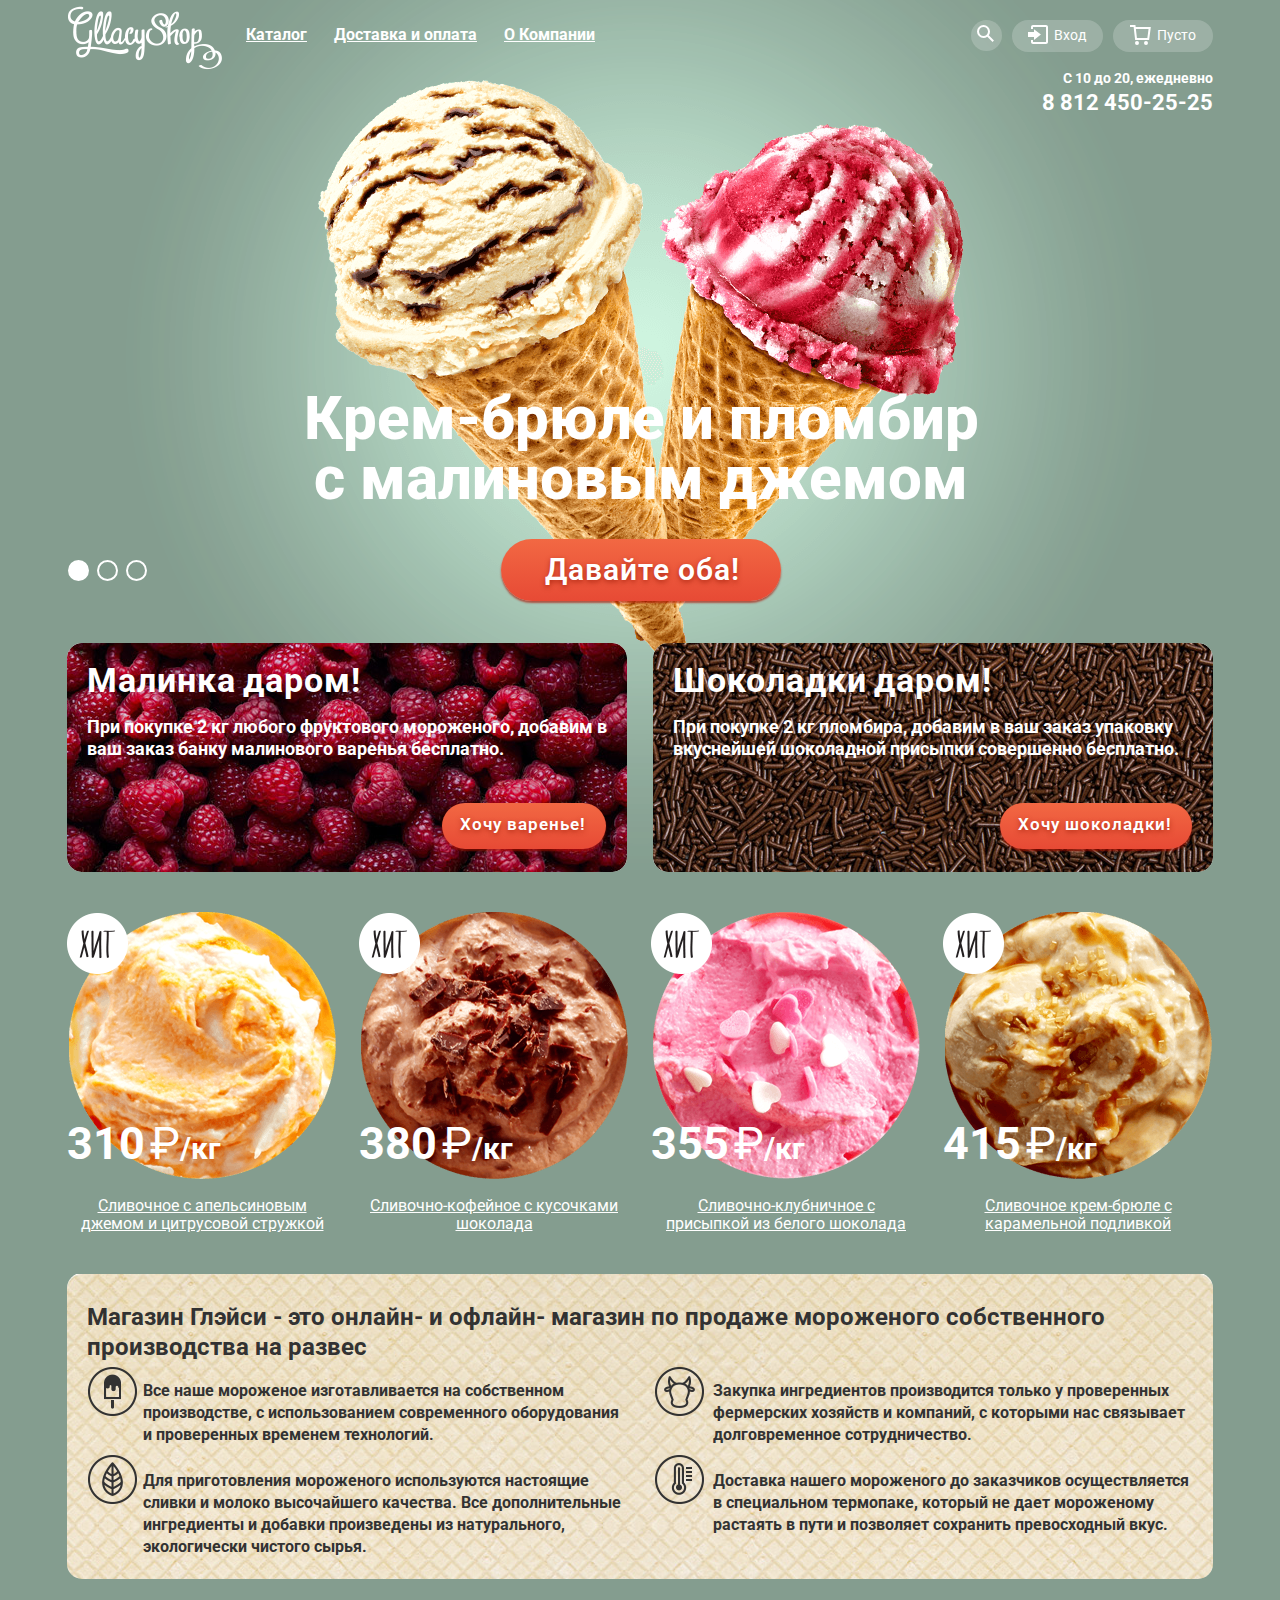
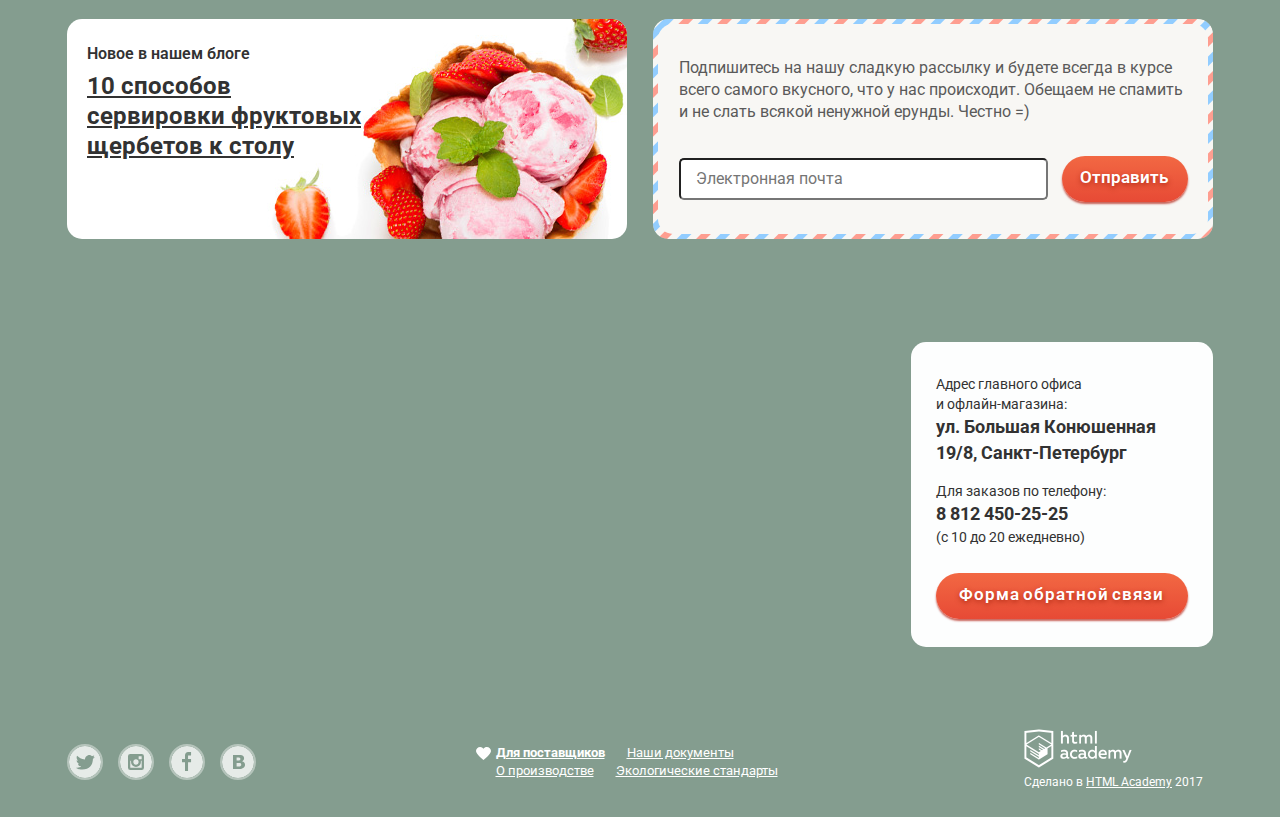
==== index.html @ 6d19d8b7 "Завершение стилизации" ====
<!DOCTYPE html>
<html lang="ru">
    <head>
    	<meta charset="utf-8">
    	<title>Главная Глейси</title>
    	<link href="https://fonts.googleapis.com/css?family=Roboto" rel="stylesheet">
    	<link href="https://fonts.googleapis.com/css?family=Roboto:400,700" rel="stylesheet">
    	<link rel="stylesheet" href="css/normalize.css">
    	<link rel="stylesheet" type="text/css" href="css/style.css">
    </head>
    <body>
            <input type="radio" class="visually-hidden" id="product-1" name="toggle" checked>
            <input type="radio" class="visually-hidden" id="product-2" name="toggle">
            <input type="radio" class="visually-hidden" id="product-3" name="toggle">

    <div class="slider-container">
 		<header class="main-header">
 			<nav class="main-navigation">
                <div class="container">
 				    <a class="main-header-logo">
 					    <img src="img/index-logo.png" width="154" height="64" alt="логотип Глейси">
 				    </a>
 				    <ul class="site-navigation">
 					    <li class="site-navigation-item">
 						    <a class="no-hover" href="">Каталог</a>
 						    <!--Появляется при наведении-->
 						<ul class="catalog-navigation-hover">
 							<li><a href="">Новинки</a></li>
 							<li><a href="catalog.html">Сливочные</a></li>
							<li><a href="">Щербеты</a></li>
 							<li><a href="">Фруктовый лед</a></li>
 							<li><a href="">Мелорин</a></li>
 						</ul>
 					    </li>
 					    <li class="site-navigation-item">
 						    <a href="">Доставка и оплата</a>
 					    </li>
 					    <li class="site-navigation-item">
 						    <a href="">О Компании</a>
 					    </li>
 				    </ul>
 				    <ul class="user-navigation">
 					    <li class="search-link">
 						    <a href="#">
                                <svg xmlns="http://www.w3.org/2000/svg" xmlns:xlink="http://www.w3.org/1999/xlink" width="17" height="17" viewBox="0 0 17 17">
                                <path fill="#FFF" d="M16.958 15.527L11.75 10.32A6.455 6.455 0 0 0 13 6.5 6.5 6.5 0 1 0 6.5 13a6.465 6.465 0 0 0 3.839-1.263l5.205 5.204 1.414-1.414zM6.5 11C4.019 11 2 8.981 2 6.5S4.019 2 6.5 2 11 4.019 11 6.5 8.981 11 6.5 11z"/>
                                </svg>
                            <span class="visually-hidden">Поиск</span>
                            </a>
 						 <!--Появляется при наведении-->
                            <div class="hover-search"> 
 						    <section class="button-search-hover">
 							    <form class="search-link-form" action="https://echo.htmlacademy.ru" method="get">
 								    <label class="visually-hidden" for="button-search">
                                        Поиск
                                    </label>
 								    <input type="text" id="button-search" name="search" placeholder="Что ищем?">
 							    </form>
 						    </section>
                            </div>
 					    </li>
 					    <li class="login-link">
 						    <a class="login-link-user" href="#">
                                <svg xmlns="http://www.w3.org/2000/svg" xmlns:xlink="http://www.w3.org/1999/xlink" width="21" height="19" viewBox="0 0 21 19">
                                <g fill="#FFF">
                                <path d="M6 14.875L12.917 9.5 6 4.125v2.917H-.042v4.917H6z"/>
                                <path d="M18 0H5C3.9 0 3 .9 3 2v2h2V2h13v15H5v-2H3v2c0 1.1.9 2 2 2h13c1.1 0 2-.9 2-2V2c0-1.1-.9-2-2-2z"/>
                                </g>
                                </svg>
                            Вход
                            </a>
 						    <!--Появляется при наведении-->
                            <div class="hover-link">
 						    <section class="button-login-hover">
 							    <form class="login-link-form" action="https://echo.htmlacademy.ru" method="post">
 								    <p>
 									    <label class="visually-hidden" for="button-email">Электронная почта</label>
 									    <input class="login-link-email" type="email" id="button-email" name="email" placeholder="Электронная почта">
 								    </p>
 								    <p>
 									    <label class="visually-hidden" for="button-password">Пароль</label>
 									    <input class="login-link-password" type="password" id="button-password" name="password" placeholder="Пароль">
                                    </p>
                                    <div class="login-link-footer">
                                        <button class="button button-login-link" type="submit" name="button-link">Войти</button>
                                        <p class="password-info">
                                            <a href="#">Забыли пароль?</a>
                                            <a href="#">Новая регистрация</a>
                                        </p>
                                    </div>
                                </form>
 						    </section>
                            </div>
 					    </li>
 					    <li class="basket">
 						    <a class="basket-link" href="#">
                                <svg xmlns="http://www.w3.org/2000/svg" width="21" height="20" viewBox="0 0 21 20">
                                <g fill="#FFF">
                                <path d="M5.657 2.031L5.422 0H0v2h3.64l1.5 13h13.988l1.699-12.969H5.657zM17.372 13H6.922L5.888 4.031h12.66L17.372 13z"/>
                                <circle cx="6.984" cy="18" r="2"/>
                                <circle cx="15.984" cy="18" r="2"/>
                                </g>
                                </svg>
                            Пусто
                            </a>
 					    </li>
 				    </ul>
                </div>
 			</nav>
 		</header>
 
 		<main>

 		    <div class="container">
                <div class="main-navigation-info">
                <p class="main-navigation-info-time">
                    C 10 до 20, ежедневно
                </p>
                <p class="main-navigation-info-tel">
                    8 812 450-25-25
                </p>
                </div>

 			<section class="slider">

 				<h1 class="visually-hidden">Слайдер с мороженным</h1>

                <div class="slider-controls">
                    <label for="product-1">Первый</label>
                    <label for="product-2">Второй</label>
                    <label for="product-3">Третий</label>
                </div>
                <ul class="slider-list">
                    <li class="slider-item slide" id="slide1">
                        <h3 class="slide-title">
                            Крем-брюле и пломбир с малиновым джемом
                        </h3>
                        <a class="button slide-button" href="#">Давайте оба!</a>
                    </li>
                    <li class="slider-item slide" id="slide2">
                        <h3 class="slide-title">
                        Шоколадный пломбир и лимонный сорбет
                    </h3>
                        <a class="button slide-button" href="#">Давайте оба!</a>
                    </li>
                    <li class="slider-item slide" id="slide3">
                        <h3 class="slide-title">
                        Пломбир с помадкой и клубничный щербет
                    </h3>
                        <a class="button slide-button" href="#">Давайте оба!</a>
                    </li>
                </ul>
 			</section>		
 
 			<section class="banners">
 			
 				<h2 class="visually-hidden">Акция</h2>
 
 				<ul class="banner-list">
 					<li class="banner-item banner-item-crimson">
 						<h3>Малинка даром!</h3>
 						<p class="banner-item-text">
 							При покупке 2 кг любого фруктового мороженого, добавим в ваш заказ банку малинового варенья бесплатно.
 						</p>
 						<a href="" class="button button-banner">Хочу варенье!</a>
 					</li>
 					<li class="banner-item banner-item-chocolate">
 						<h3>Шоколадки даром!</h3>
 						<p class="banner-item-text">При покупке 2 кг пломбира, добавим в ваш заказ упаковку вкуснейшей шоколадной присыпки совершенно бесплатно.</p>
 						<a href="" class="button button-banner">Хочу шоколадки!</a>
 					</li>
 				</ul>
 			</section>
 
 			<section class="popular">
 			
 				<h2 class="visually-hidden">Хиты продаж</h2>
 
 				<ul class="product-list">
 					<li class="product-item">
                            <div class="product-item-bg"></div>
                            <img src="img/product-hit.png" width="61" height="61" alt="Хит продаж" class="hit">
 							<img src="img/ice-product1.png" width="267" height="267" alt="Сливочное с апельсиновым джемом и цитрусовой стружкой">
 							<p class="product-text">
                                <a>
 								Сливочное с апельсиновым джемом и цитрусовой стружкой
                                </a>
							</p>
						<p class="product-price">
 							310<span class="product-price-unicode">&#8381;</span><span>/кг</span>
 						</p>
                        <a class="product-link" href="#"></a>
 					</li>
 					<li class="product-item">
                            <img src="img/product-hit.png" width="61" height="61" alt="Хит продаж" class="hit">
							<img src="img/ice-product2.png" width="267" height="267" alt="Сливочно-кофейное с кусочками шоколада">
 							<p class="product-text">
                                <a>
 								Сливочно-кофейное с кусочками шоколада
                                </a>
 							</p>
 						    <p class="product-price">
 							    380<span class="product-price-unicode">&#8381;</span><span>/кг</span>
 						    </p>
                        <a class="product-link" href="#"></a>
 					</li>
 					<li class="product-item">
                            <img src="img/product-hit.png" width="61" height="61" alt="Хит продаж" class="hit">
 							<img src="img/ice-product3.png" width="267" height="267" alt="Сливочно-клубничное с присыпкой из белого шоколада">
 							<p class="product-text">
                                <a>
 								Сливочно-клубничное с присыпкой из белого шоколада
                                </a>
 							</p>
 						<p class="product-price">
 							355<span class="product-price-unicode">&#8381;</span><span>/кг</span>
 						</p>
                        <a class="product-link" href="#"></a>
 					</li>
 					<li class="product-item">
                            <img src="img/product-hit.png" width="61" height="61" alt="Хит продаж" class="hit">
 							<img src="img/ice-product4.png" width="267" height="267" alt="Сливочное крем-брюле с карамельной подливкой">
 							<p class="product-text">
                                <a>
 								Сливочное крем-брюле с карамельной подливкой
                                </a>
 							</p>
 						<p class="product-price">
 							415<span class="product-price-unicode">&#8381;</span><span>/кг</span>
 						</p>
                        <a class="product-link" href="#"></a>
 					</li>
 				</ul>
 			</section>
 
 			<section class="features">
 			
 				<h2 class="visually-hidden">Преимущества</h2>
 
 				<h3>Магазин Глэйси - это онлайн- и офлайн- магазин по продаже мороженого собственного производства на развес</h3>
 				<ul class="features-list">
 					<li class="features-item">
 						<p class="features-item-text features-item-text-1">
 							Все наше мороженое изготавливается на собственном производстве, с использованием современного оборудования и проверенных временем технологий.
 						</p>
 					</li>
 					<li class="features-item">
 						<p class="features-item-text features-item-text-2">
 							Закупка ингредиентов производится только у проверенных фермерских хозяйств и компаний, с которыми нас связывает долговременное сотрудничество.
 						</p>
 					</li>
 					<li class="features-item">
 						<p class="features-item-text features-item-text-3">
 							Для приготовления мороженого используются настоящие сливки и молоко высочайшего качества. Все дополнительные ингредиенты и добавки произведены из натурального, экологически чистого сырья.
 						</p>
 					</li>
 					<li class="features-item">
						<p class="features-item-text features-item-text-4">
 							Доставка нашего мороженого до заказчиков осуществляется в специальном термопаке, который не дает мороженому растаять в пути и позволяет сохранить превосходный вкус.
 						</p>
 					</li>
				</ul>
 			</section>
            <div class="index-column">
			<article class="news">
 			
 				<h2 class="visually-hidden">Новости</h2>
 
 				<ul class="news-list">
 					<li class="news-item">
 						<h3>
 							Новое в нашем блоге
 						</h3>
 						<p class="news-item-text">
 							<a href="">10 способов сервировки фруктовых щербетов к столу</a>
 						</p>
 					</li>
 				</ul>
 			</article>
 
 			<section class="distribution">
 			    <div class="distribution-wraper">
 				<h2 class="visually-hidden">Рассылка</h2>
 
 				<p class="distribution-text">
 					Подпишитесь на нашу сладкую рассылку и будете всегда в курсе всего самого вкусного, что у нас происходит. Обещаем не спамить и не слать всякой ненужной ерунды. Честно =)
 				</p>
 				<form class="distribution-form" action="https://echo.htmlacademy.ru" method="get">
 					<label class="visually-hidden" for="distribution-email">Электронная почта</label>
 					<input type="email" id="distribution-email" name="email" placeholder="Электронная почта">
 					<button class="button distribution-button" type="submit">Отправить</button>
 				</form>
                </div>
 			</section>
            </div>
            </div>
 			<section class="map">

 				<h2 class="visually-hidden">Карта расположения магазина</h2>

                <iframe src="https://www.google.com/maps/embed?pb=!1m18!1m12!1m3!1d1998.6289038046496!2d30.32300819655568!3d59.938299738865474!2m3!1f0!2f0!3f0!3m2!1i1024!2i768!4f13.1!3m3!1m2!1s0x4696310fca5ba729%3A0xea9c53d4493c879f!2z0JHQvtC70YzRiNCw0Y8g0JrQvtC90Y7RiNC10L3QvdCw0Y8g0YPQuy4sIDE5LCDQodCw0L3QutGCLdCf0LXRgtC10YDQsdGD0YDQsywgMTkxMTg2!5e0!3m2!1sru!2sru!4v1530135851954" width="1200" height="430" style="border:0" allowfullscreen></iframe>

 				<img src="img/map.jpg" width="1200" height="430" alt="ул. Большая Конюшенная 19/8, Санкт-Петербург">
 
 				<div class="contact-info">
 					<p class="contact-info-address">
 						Адрес главного офиса<br>
 						и офлайн-магазина:<br>
 						<span>ул. Большая Конюшенная<br>
 						19/8, Санкт-Петербург</span>
 					</p>
 					<p class="contact-info-tel">
 						Для заказов по телефону:<br>
 						<span>8 812 450-25-25</span><br>
 						(с 10 до 20 ежедневно)
 					</p>
 					<button class="button contact-button" type="button">Форма обратной связи</button>
 				</div>
 			</section>
 		</main>
 
 		<footer class="main-footer">
            <div class="container">
 			<div class="footer-social">
 				<ul class="footer-social-list">
 					<li class="footer-social-item">
 						<a class="button-social button-social-tw" href="#">
                        <svg xmlns="http://www.w3.org/2000/svg" width="32" height="32" viewBox="0 0 32 32">
                        <path fill="#FFF" d="M16 0C7.164 0 0 7.164 0 16c0 8.837 7.164 16 16 16 8.837 0 16-7.163 16-16 0-8.836-7.163-16-16-16zm7.944 12.809c-.251 6.516-3.463 10.832-10.992 10.702h-.486c-.447 0-4.543-.443-5.344-1.823 2.479.19 4.247-.406 5.12-1.136-1.048-.289-2.923-.461-3.251-2.848.384.104.618.221 1.299.113-1.307-.824-2.758-1.519-2.679-3.643.311.317 1.164.518 1.46.457-.768-.233-2.149-3.244-.974-4.781 1.984 1.79 4.075 3.482 7.804 3.643.227-2.214 1.24-3.699 3.168-4.325 1.84-.479 3.255.26 3.901 1.138.737-.224 1.453-.466 2.193-.685-.004.833-.569 1.463-.935 1.709.747.165 1.423-.475 1.423-.475-.184.963-1.094 1.725-1.707 1.954z"/>
                        </svg>
                        <span class="visually-hidden">Twiter</span>
                        </a>
 					</li>
 					<li class="footer-social-item">
 						<a class="button-social button-social-inst" href="#">
                        <svg xmlns="http://www.w3.org/2000/svg" width="32" height="32" viewBox="0 0 32 32">
                        <g fill="#FFF">
                        <path d="M20.916 16a4.938 4.938 0 1 1-9.877 0c0-.394.051-.773.138-1.14h-.897v6.838h11.396V14.86h-.897c.086.367.137.746.137 1.14z"/>
                        <path d="M15.978 18.659c1.466 0 2.659-1.193 2.659-2.659s-1.193-2.659-2.659-2.659c-1.466 0-2.659 1.193-2.659 2.659s1.192 2.659 2.659 2.659zM18.637 10.302h3.039v3.039h-3.039z"/>
                        <path d="M16 0C7.164 0 0 7.164 0 16c0 8.837 7.164 16 16 16 8.837 0 16-7.163 16-16 0-8.836-7.163-16-16-16zm7.955 21.698a2.285 2.285 0 0 1-2.279 2.279H10.279A2.285 2.285 0 0 1 8 21.698V10.302a2.286 2.286 0 0 1 2.279-2.279h11.396a2.286 2.286 0 0 1 2.279 2.279v11.396z"/>
                        </g>
                        </svg>
                        <span class="visually-hidden">Instagram</span>
                        </a>
 					</li>
 					<li class="footer-social-item">
 						<a class="button-social button-social-fb" href="#">
                        <svg xmlns="http://www.w3.org/2000/svg" width="32" height="32" viewBox="0 0 32 32">
                        <path fill="#FFF" d="M16 0C7.164 0 0 7.163 0 16s7.164 16 16 16c8.837 0 16-7.164 16-16S24.837 0 16 0zm4.062 9.455h-3.021v3.444h3.021v3.445h-3.021v8.61H14.02v-8.61H11v-3.445h3.021V9.455c0-1.902 1.353-3.445 3.021-3.445h3.021v3.445z"/>
                        </svg>
                        <span class="visually-hidden">Facebook</span>
                        </a>
 					</li>
 					<li class="footer-social-item">
 						<a class="button-social button-social-vk" href="#">
                        <svg xmlns="http://www.w3.org/2000/svg" width="32" height="32" viewBox="0 0 32 32">
                        <g fill="#FFF">
                        <path d="M16.637 14.495c.402-.019.719-.082.951-.188.326-.145.54-.33.641-.559.101-.229.15-.496.15-.797 0-.232-.058-.465-.174-.697-.116-.232-.322-.405-.617-.517-.264-.1-.592-.155-.984-.165a76.242 76.242 0 0 0-1.652-.014h-.339v2.965h.565c.571 0 1.057-.009 1.459-.028zM18.118 17.084c-.282-.081-.672-.125-1.166-.132a127.97 127.97 0 0 0-1.55-.009h-.79v3.493h.264c1.014 0 1.74-.003 2.18-.009a3.2 3.2 0 0 0 1.212-.245c.377-.157.633-.364.774-.625s.214-.562.214-.9c0-.446-.088-.788-.261-1.03-.17-.241-.464-.423-.877-.543z"/>
                        <path d="M16 0C7.164 0 0 7.164 0 16c0 8.837 7.164 16 16 16 8.837 0 16-7.163 16-16 0-8.836-7.163-16-16-16zm6.602 20.531a3.73 3.73 0 0 1-1.124 1.327c-.552.415-1.161.71-1.823.886s-1.501.264-2.519.264h-6.121V8.987h5.443c1.13 0 1.957.038 2.48.113a5.126 5.126 0 0 1 1.561.5c.533.27.929.632 1.189 1.087.26.455.392.975.392 1.558 0 .678-.179 1.278-.536 1.795-.358.518-.863.92-1.517 1.208v.075c.917.182 1.642.559 2.179 1.13.537.571.807 1.325.807 2.261 0 .678-.138 1.283-.411 1.817z"/>
                        </g>
                        </svg>
                        <span class="visually-hidden">Vk</span>
                        </a>
 					</li>
 				</ul>
 			</div>
 
 			<section class="provider">
 				<ul class="provider-list">
 					<li class="provider-item provider-item-love">
 						<a href="#">
                        <svg xmlns="http://www.w3.org/2000/svg" width="15" height="13" viewBox="0 0 15 13">
                        <path fill="#FFF" d="M10.799 0c-1.35 0-2.551.65-3.3 1.661A4.097 4.097 0 0 0 4.199 0C1.875 0 0 1.806 0 4.044 0 7.223 7.499 13 7.499 13s7.499-5.777 7.499-8.956C14.998 1.806 13.123 0 10.799 0z"/>
                        </svg>
                        Для поставщиков
                        </a>
 					</li>
 					<li class="provider-item">
 						<a href="#">Наши документы</a>
 					</li>
 					<li class="provider-item">
 						<a href="#">О производстве</a>
 					</li>
 					<li class="provider-item">
 						<a href="#">Экологические стандарты</a>
 					</li>
 				</ul>
 			</section>
 
 			<section class="footer-copyright">
 				<a class="footer-copyright-logo" href="https://htmlacademy.ru/intensive/htmlcss">
 					<img src="img/logo-htmlacademy.png" width="108" height="39" alt="HTML Academy">
 				</a>
 				<p>
 					Сделано в <a href="https://htmlacademy.ru/intensive/htmlcss">HTML Academy</a> 2017
 				</p>
 			</section>
            </div>
 		</footer>
 
 		<!--Модальные окна-->
 
 		<section class="modal modal-feedback">
 			<h1 class="visually-hidden">Обратная связь</h1>
 			<h3>Мы обязательно вам ответим!</h3>
 			<form class="feedback-form" action="https://echo.htmlacademy.ru" method="post">
 				<p class="feedback-item">
 					<label class="visually-hidden" for="feedback-name">Ваше имя?</label>
 					<input type="text" id="feedback-name" name="login" placeholder="Как вас зовут?">
 				</p>
 				<p class="feedback-item">
 					<label class="visually-hidden" for="feedback-email">Ваша почта для ответа?</label>
 					<input type="email" id="feedback-email" name="email" placeholder="Ваша почта для ответа?">
 				</p>
 				<p class="feedback-item">
 					<label class="visually-hidden" for="feedback-comments">Напишите что-нибудь</label>
 					<textarea rows="7" cols="50" id="feedback-comments" placeholder="Напишите что-нибудь..."></textarea>
 				</p>
 				<button class="button feedback-button" type="submit">Отправить</button>
 			</form>
 			<button class="modal-close" type="button"><span>Закрыть</span></button>
 		</section>
        <script src="js/feedback-modal.js"></script>
    </div>

   	</body>
</html>
---- css/style.css ----
body {
	min-width: 1200px;
	box-sizing: border-box;

	font-family: "Roboto", Arial, sans-serif;
	font-size: 16px;
	line-height: 18px;
	font-weight: 700;
	color: #ffffff;

	background-color: #859e90;
	background-position: top center;
	background-repeat: repeat;
}

.container {
	position: relative;
	width: 1146px;
	margin: 0 auto;
}

.slider-container {
	background-color: #849d8f;
	background-image: url("../img/ice-cream1-2.png");
	background-repeat: no-repeat;
	background-position: top -3px center;

	transition: background-image 0.9s ease, background-color 0.7s ease;
}

.visually-hidden {
  position: absolute;
  width: 1px;
  height: 1px;
  margin: -1px;
  border: 0;
  padding: 0;
  clip: rect(0 0 0 0);
  overflow: hidden;
}

.button {
	display: inline-block;
	padding: 13px 20px;
	padding-top: 9px;
	padding-left: 18px;

	font: inherit;
	font-weight: 600;
	font-size: 17px;
	line-height: 24px;
	text-align: center;
	color: #ffffff;
	vertical-align: top;
	text-decoration: none;
	text-shadow: 0 2px 5px rgba(160, 32, 11, 0.76);

	background-color: #f26843;
	background: linear-gradient(to bottom, #f26843 0%, #e74a35 100%);
	border-radius: 50px;
	box-shadow: 0 2px 2px rgba(172, 16, 0, 0.64);
	border: none;

	cursor: pointer;
}

.button:hover {
	background: linear-gradient(to bottom, #f58669 0%, #ec6f5e 100%);
	box-shadow: 0 2px 2px rgba(172, 16, 0, 1);
}

.button:active {
	background: linear-gradient(to bottom, #d84732 0%, #e1613e 100%);
	box-shadow: inset 0 2px 2px rgba(172, 16, 0,1);
}

.main-navigation {
	display: flex;
	padding-top: 6px;
	font-size: 16px;
	line-height: 18px;
	color: #ffffff;
	margin-bottom: -4px;
}

.main-navigation .container {
	display: flex;
}

.main-header-logo {
	width: 154;
	height: 68;
	margin-right: 12px;
	margin-left: 1px;
}

.site-navigation,
.user-navigation {
	display: flex;
	justify-content: space-between;
	align-self: center;
	flex-wrap: wrap;
	list-style: none;
	padding: 0;
	margin: 0;
	margin-bottom: 8px;
}

.site-navigation a,
.user-navigation a {
	display: block;
	color: #ffffff;
}

.site-navigation {
	min-width: 373px;
}

.site-navigation li {
	position: relative;
}

.site-navigation > li > a {
	padding: 6px 12px 8px;
	border-radius: 20px;
}

.user-navigation {
	min-width: 242px;
	font-size: 14px;
	font-weight: 400;
	margin-left: auto;
}

.user-navigation > li > a {
	position: relative;
	vertical-align: center;
	border-radius: 30px;
	background-color: rgba(255, 255, 255, 0.2);
	text-decoration: none;
}

.user-navigation > li {
	margin-right: 10px;
}

.user-navigation > li:last-child {
	margin-right: 0;
}

.search-link {
	position: relative;
}

.search-link > a {
	width: 31px;
	height: 31px;
	text-align: center;
	
	border-radius: 50%;
}

.search-link svg {
	position: absolute;
	top: 5px;
	left: 6px;
}

.hover-search {
	position: absolute;
	display: none;
	width: 300px;
	height: 10px;
	top: 30px;
	right: 0;
	background-color: transparent;
}

.button-search-hover {
	position: absolute;
	display: none;
	top: 5px;
	right: 0;
	width: 300px;
	padding: 20px 15px;
	border: 1px solid;
	border-radius: 5px;
	background-color: #f8f7f4;
	z-index: 10;
	box-shadow: 0 20px 20px 1px rgba(0, 0, 0, 0.4);
}

.search-link-form input {
	font-size: 14px; 
	line-height: 18px;
	color: #999999;
	width: 100%;
	padding: 15px;
	box-sizing: border-box;

	background-color: #ffffff;
	border: 1px solid #d3d3d2;
}

.login-link {
	position: relative;
}

.login-link-user  {
	padding: 6px 17px 8px 42px;
}

.hover-link {
	position: absolute;
	display: none;
	top: 30px;
	right: 0;
	background-color: transparent;
	width: 277px;
	height: 10px;
}

.button-login-hover {
	position: absolute;
	display: none;
	top: 5px;
	right: 0px;
	padding: 20px;
	color: #323232;
	width: 237px;
	z-index: 10;
	border-radius: 5px;

	background-color: #f8f7f4;
	box-shadow: 0 20px 20px 1px rgba(0, 0, 0, 0.4);
}

.search-link:hover .hover-search,
.search-link:hover .button-search-hover,
.login-link:hover .hover-link,
.login-link:hover .button-login-hover {
	display: block;
}


.login-link-form p {
	margin: 0;
	padding: 0;
}

.login-link-form input {
	box-sizing: border-box;
	width: 100%;
	padding: 15px;
	margin-bottom: 20px;
}

.login-link-footer {
	display: flex;
	justify-content: space-between;
	align-items: center;
}

.password-info a {
	font-size: 13px;
	line-height: 24px;
	font-weight: 700;
	color: #323232;
}

.password-info a:hover,
.password-indo a:active {
	color: #e84d37;
}

.password-info p {
	margin: 0;
	padding: 0;
}

.button-login-link {
	padding: 15px 25px;
}

.login-link-user svg {
	position: absolute;
	top: 5px;
	left: 16px;
}

.basket-link  {
	padding: 6px 17px 8px 44px;
}

.basket-link svg {
	position: absolute;
	top: 5px;
	left: 17px;
}

.inner-page .site-navigation-current > a {
	background-color: #d07058;
	text-decoration: none;
}

.site-navigation > li > a[href]:hover,
.site-navigation > li > a[href]:focus,
.user-navigation > li > a:hover,
.user-navigation > li > a:focus {
	background-color: #f7f6f3;
	color: #333333;
	text-decoration: none;
}

.search-link a:hover path,
.search-link a:active path,
.search-link a:focus path {
	fill: #333;
}

.login-link a:hover path,
.login-link a:active path,
.login-link a:focus path {
	fill: #333;
}

.basket a:hover path,
.basket a:hover circle,
.basket a:active path,
.basket a:active circle, 
.basket a:focus path,
.basket a:focus circle {
	fill: #333;
}

li.basket-inner a {
	position: relative;
	background-color: #fff;
	color: #323232;
}



.basket-inner a:hover path,
.basket-inner a:hover circle,
.basket-inner a:active circle,
.basket-inner a:active path,
.basket-inner a:focus circle,
.basket-inner a:focus path {
	fill: 333;
}

.basket-inner a:hover .basket-orange {
	fill: #E84D37;
}

.basket-inner::after {
	content: "";
	position: absolute;
	right: 0;
	bottom: top;
	width: 120px;
	height: 5px;
	background-color: transparent;
}

.basket-hover {
	display: none;
	position: absolute;
	z-index: 20;
	top: 50px;
	right: 0;
	width: 520px;
	padding: 10px;
	min-height: 220px;
	background-color: #fff;
	border-radius: 5px;
	box-shadow: 0 20px 20px 1px rgba(0, 0, 0, 0.4);
}

.basket-inner:hover .basket-hover {
	display: block;
}

.basket-product {
	width: 520px;
	font-size: 13px;
	line-height: 16px;
	background-color: #fff;
	color: #323232;
	border-collapse: collapse;
	margin-bottom: 5px;
}

.basket-product td {
	text-align: left;
	padding: 10px;
	padding-top: 15px;
	padding-bottom: 15px;
}

.basket-product-close {
	background-image: url("../img/product-close.png");
	background-repeat: no-repeat;
	background-position: 50% 50%;

	padding: 10px;
}

.basket-product-row .basket-product-text {
	padding-left: 50px;
	width: 230px;
}

.basket-product-text a::before {
	content: "";
	position: absolute;
	width: 33px;
	height: 33px;
}

.basket-product-text-1 a::before {
	top: -7px;
	left: -45px;
	background-image: url("../img/product-text-1.png");
	background-repeat: no-repeat;
}

.basket-product-text-2 a::before {
	top: 0px;
	left: -45px;
	background-image: url("../img/product-text-2.png");
	background-repeat: no-repeat;
}

td.basket-product-price {
	text-align: right;
	font-size: 15px;
	line-height: 18px;
	font-weight: bold;
}

.basket-product tr:nth-last-of-type(2) {
	border-bottom: 1px solid lightgray;
}

.basket-hover .basket-hover-button {
	font-size: 18px;
	line-height: 24px;
	color: #fff;
	width: 143px;
	padding: 0;
	padding: 10px 13px;
	margin-left: auto;
}


.no-hover::before {
	content: "";
	position: absolute;
	bottom: -5px;
	left: -5px;
	width: 143px;
	height: 5px;
	background-color: transparent;
}

.catalog-navigation-hover {
	display: none;
	position: absolute;
	top: 38px;
	left: -6px;
	z-index: 20;
	font-size: 14px;
	width: 143px;
	list-style: none;
	margin: 0;
	padding: 0;
	background-color: #fff;
	border-radius: 5px;
	overflow: hidden;
}

.site-navigation li:hover .catalog-navigation-hover {
	display: block;
}


.catalog-navigation-hover li {
	position: relative;
}

.catalog-navigation-hover a {
	display: block;
	color: #323232;
	padding: 8px 20px;
	padding-right: 0;
	text-decoration: none;
	font-weight: normal;
}

.catalog-navigation-current {
	background-color: rgba(208, 112, 88, 1);
}

.catalog-navigation-hover li:first-child a {
	font-weight: bold;
	padding-top: 13px;
	padding-bottom: 13px;
}

.catalog-navigation-hover li:first-child::after {
	content: "";
	position: absolute;
	bottom: 0;
	left: 11px;
	width: 120px;
	height: 1px;
	background-color: rgba(0, 0, 0, 0.2);
}

.catalog-navigation-hover li:last-child a {
	padding-bottom: 13px;
}

.catalog-navigation-hover a:hover {
	background-color: rgba(208, 112, 88, 0.2);
}

.catalog-navigation-hover a:active {
	background-color: rgba(208, 112, 88, 0.6);
}

.container {
	position: relative;
	padding: 0;
	margin-top: 0;
}

.inner-container {
	position: relative;
}

.main-navigation-info {
	position: absolute;
	z-index: 10;
	top: 0;
	right: 0;
	margin: 0;
	padding: 0;
	font-size: 14px;
	line-height: 16px;
	text-align: right;
}

.main-navigation-info-time {
	padding: 0;
	margin: 0;
	margin-bottom: 6px;
}

.main-navigation-info-tel {
	font-size: 22px;
	line-height: 22px;
	padding: 0;
	margin: 0;
}

		/* СЛАЙДЕР */

.slider {
	position: relative;

	padding-top: 319px;
	text-align: center;
	color: #fff;
	margin-right: -2px;
	margin-bottom: 2px;

}

.slider-list {
	margin: 0;
	padding: 0;

	list-style: none;
}

.slide {
	display: none;
}

.slide-title {
	width: 700px;
	margin: 0 auto;
	margin-bottom: 30px;

	font-size: 60px;
	line-height: 60px;
	font-weight: 800;
}


.slider-controls {
	position: absolute;
	bottom: 60px;
	left: 1px;
	z-index: 10;
	font-size: 0;
}

.slider-controls label {
	display: inline-block;
	width: 17px;
	height: 17px;
	margin-right: 8px;

	vertical-align: top;

	background-color: #transparent;
	border: 2px solid #ffffff;
	border-radius: 50%;
	cursor: pointer;
}

.slider-controls label:hover {
	background-color: rgba(255, 255, 255, 0.4);
}

#product-1:checked ~ .slider-container {
	background-color: #849d8f;
	background-image: url("../img/ice-cream1-2.png");
	background-repeat: no-repeat;
}

#product-2:checked ~ .slider-container {
	background-color: #8996a6;
	background-image: url("../img/ice-cream3-4.png");
	background-repeat: no-repeat;
}

#product-3:checked ~ .slider-container {
	background-color: #9d8b84;
	background-image: url("../img/ice-cream5-6.png");
	background-repeat: no-repeat;
}

#product-1:checked ~ .slider-container #slide1,
#product-2:checked ~ .slider-container #slide2,
#product-3:checked ~ .slider-container #slide3 {
display: block;
}

#product-1:checked ~ .slider-container label[for="product-1"],
#product-2:checked ~ .slider-container label[for="product-2"],
#product-3:checked ~ .slider-container label[for="product-3"] {
	background-color: #fff;
}

.slide-button {
	width: 220px;
	margin-bottom: 40px;
	padding-bottom: 11px;
	padding-left: 31px;
	padding-right: 29px;
	padding-top: 10px;
	font-size: 30px;
	line-height: 41px;
	letter-spacing: 1px;
}


.banners {
	font-size: 18px;
	line-height: 22px;
	font-weight: 700;
	color: #ffffff;
}

.banner-list {
	display: flex;
	justify-content: space-between;
	list-style: none;
	margin: 0;
	padding: 0;
}

.banners h3 {
	font-size: 34px;
	line-height: 41px;
	letter-spacing: 1px;
	word-spacing: -2px;
	padding: 0;
	margin: 0;
	margin-bottom: 15px;
}

.banner-item-text {
	margin: 0;
	padding: 0;
}

.banner-item {
	position: relative;
	width: 540px;
	height: 212px;
	border-radius: 15px;
	margin-right: 26px;
	margin-bottom: 40px;
	padding-left: 20px;
	padding-right: 20px;
	padding-top: 17px;

}

.banner-item-crimson {
	background-image: url("../img/crimson-bg.jpg");
	background-repeat: no-repeat;
}

.banner-item-chocolate {
	background-image: url("../img/chocolate-bg.jpg");
	background-repeat: no-repeat;
	margin-right: 0;
}

.button-banner {
	position: absolute;
	letter-spacing: 1px;
	bottom: 23px;
	right: 21px;
}

.product-list {
	display: flex;
	justify-content: space-between;
	flex-wrap: wrap;
	list-style: none;
	margin: 0;
	padding: 0;
}

.product-item {
	position: relative;
	width: 270px;
	font-weight: normal;
	margin-bottom: 40px;
	text-align: center;
}

.product-item a {
	color: #ffffff;
	font-weight: normal;
}

.product-item .hit {
	position: absolute;
	top: 1px;
	left: 0;
}

a.product-link {
	position: absolute;
	top: 0;
	right: 0;
	bottom: 0;
	left: 0;
}

.product-price {
	position: absolute;
	top: 178px;
	left: 0px;
	font-size: 45px;
	font-weight: bold;
}

.product-text {
	padding: 0 10px;
	margin: 0;
	margin-top: 14px;
}

.product-text a {
	text-decoration: underline;
}

.product-price span {
	font-size: 30px;
}

.product-price .product-price-unicode {
	font-size: 45px;
	font-weight: normal;
	margin-left: 5px;
}



.product-item a:hover,
.product-item a:active {
	color: #ffbc9e;
}

.product-item:hover {
	background-color: rgba(255, 255, 255, 0.2);
}

.features {
	color: #323232;
	border-radius: 15px;
	width: 1146px;
	height: 305px;
	margin-bottom: 40px;

	background-image: url("../img/pattern-bg.jpg");
	background-repeat: no-repeat;

	border-top: 1px solid transparent;
}

.features h3 {
	font-size: 24px;
	line-height: 30px;
	color: #323232;
	margin: 0;
	padding: 0;
	margin-top: 28px;
	margin-left: 20px;
	margin-right: 20px;
}

.features-list {
	display: flex;
	flex-wrap: wrap;
	justify-content: space-between;
	list-style: none;
	line-height: 22px;
	font-size: 16px;
	padding: 0;
	margin: 0;
}

.features-item {
	width: 540px;
	margin-left: 20px;
}

.features-item:nth-of-type(3),
.features-item:nth-of-type(4) {
	margin-top: 6px;
}

.features-item:nth-of-type(2),
.feauters-item:nth-of-type(4) {
	margin-left: 0;
}

.features-item-text {
	position: relative;
	padding: 0;
	margin: 0;
	margin-left: 56px;
	margin-top: 18px;

}

.features-item-text-2,
.features-item-text-4 {
	margin-left: 40px;
	padding-right: 15px;
}

.features-item-text::before {
	content: "";
	position: absolute;
	width: 49px;
	height: 49px;
	z-index: 10;
}

.features-item-text-1::before {
	top: -13px;
	left: -55px;
	background-image: url("../img/features-photo1.png");	
}

.features-item-text-2::before {
	top: -13px;
	left: -58px;
	background-image: url("../img/features-photo2.png");
}

.features-item-text-3::before {
	top: -15px;
	left: -55px;
	background-image: url("../img/features-photo3.png");
}

.features-item-text-4::before {
	top: -15px;
	left: -58px;
	background-image: url("../img/features-photo4.png");	
}

.index-column {
	display: flex;
	justify-content: space-between;
	margin-bottom: 40px;
}	

.news {
	color: #323232;
	width: 560px;
	border-radius: 15px;
	padding: 0;
	margin: 0;
	height: 220px;

	background-image: url("../img/news-bg.jpg");
	background-repeat: no-repeat;
}

.news-list {
	color: #323232;
	list-style: none;
	margin: 0;
	padding: 0;
}

.news-list h3 {
	font-weight: 600;
	color: #323232;
	margin: 0;
	padding: 0;
	font-size: 16px;
	line-height: 20px;
	
	margin-top: 25px;
	margin-left: 20px;
	margin-bottom: 0px;
}

.news-item-text {
	width: 285px;
	height: 84px;
	margin-left: 20px;
	margin-top: 7px;
	font-size: 24px;
}

.news-list a {
	color: #323232;
	line-height: 30px;
	text-decoration: underline;
}

.news-list a:hover,
.news-list a:active {
	color: #e84d37;
}

.distribution {
	display: flex;
	color: #5a5a5a;
	font-weight: 400;
	width: 560px;
	height: 220px;
	border-radius: 15px;
	padding: 0;
	margin: 0;

	background-image: url("../img/email-bg.png");
}

.distribution-wraper {
	width: 529px;
	height: 144px;
	margin: auto;
	padding: 33px 21px;
	padding-right: 0;
	background-color: #f8f7f4;
	border-radius: 15px;
}

.distribution-text {
	font-size: 16px;
	line-height: 22px;
	padding: 0;
	margin: 0;
	margin-bottom: 33px;
	padding-right: 20px;
}

.distribution-form input[type="email"] {
	width: 335px;
	height: 8px;
	padding: 15px;
	margin-right: 10px;
	margin-top: 2px;
	border-radius: 5px;
	box-shadow: none;
}

.distribution-button {

}

.map {
	position: relative;
	background-color: transparent;
	color: #323232;
	width: 1200px;
	height: 430px;
	margin-left: auto;
	margin-right: auto;
	margin-bottom: 17px;
}

.map img {
	position: absolute;
	top: 0;
	left: 0;
	z-index: -1;
}

.contact-info {
	position: absolute;
	top: 63px;
	right: 27px;
	font-size: 14px;
	font-weight: normal;
	line-height: 20px;
	color: #323232;
	width: 252px;
	height: 241px;
	background-color: #fdfefe;
	border-radius: 15px;

	padding: 32px 25px;
}

.contact-info-address {
	padding: 0;
	margin: 0;
	margin-bottom: 15px;
}

.contact-info span {
	font-size: 18px;
	line-height: 26px;
	font-weight: 700;
}

.contact-info-tel {
	padding: 0;
	margin: 0;
	margin-bottom: 26px;
}

.contact-button {
	width: 252px;
	letter-spacing: 1px;
	word-spacing: -2px;
}

.main-footer ul {
	list-style: none;
	font-size: 13px;
	font-weight: 400;
	line-height: 18px;
	padding: 0;
	margin: 0;
}

.main-footer a {
	color: #ffffff;
	text-decoration: underline;
}

.main-footer a:hover,
.main-footer a:active {
	color: #ffbc9e;
}

footer .container {
	display: flex;
	justify-content: space-between;
	margin-top: 20px;
	padding-bottom: 26px;
}

.footer-social {
	width: 260px;
	margin-top: 15px;
}

.footer-social-list {
	display: flex;
	padding: 0;
	margin: 0;
	list-style: none;
}

.footer-social-item {
	margin-right: 15px;
}

.footer-social-item svg {
	border: 2px solid rgba(255, 255, 255, 0.5);
	border-radius: 50%;
}

.footer-social-item:last-child {
	margin-right: 0;
}

.button-social {
	opacity: 0.8;
}

.button-social:hover {
	opacity: 1;
}

.provider {
	width: 360px;
	margin-top: 15px;
}

.provider-list {
	display: flex;
	flex-wrap:  wrap;
	padding: 0;
	margin: 0;
}

.provider-item {
	margin-right: 22px;
}

.provider-item-love a {
	position: relative;
	font-weight: 700;
}

.provider-item-love svg {
	position: absolute;
	top: 2px;
	left: -20px;
}

.footer-copyright {
	width: 189px;
	padding-left: 0px;
}

.footer-copyright p,
.footer-copyright a {
	font-size: 12px;
	line-height:  18px;
	font-weight: normal;
	padding: 0;
	margin: 0;
}

			/* Модальные окна */		

@keyframes bounce {
	0% { transform: translateY(-2000px) };
	70% { transform: translateY(30px) };
	90% { transform: translate(-50px) };
	100% { transform: translate(0) };
	0% {
		transform: rotate(0deg);
	}
	20% {
		transform: rotate(15deg);
	}
	40% {
		transform: rotate(-15deg);
	}
	60% {
		transform: rotate(15deg);
	}
	80% {
		transform: rotate(-15deg);
	}
	100% {
		transform: rotate(0deg);
	}
}


.modal-feedback {
	display: none;
	position: fixed;
	z-index: 11;
	top: 200px;
	left: 50%;
	width: 430px;
	color: #323232;
	padding: 25px;
	padding-top: 20px;
	padding-bottom: 95px;
	margin-left: -215px;
	border-radius: 15px;

	background-color: #f8f7f3;
}

.modal-show {
	display: block;
	animation-name: bounce;
	animation-duration: 0.4s;
}

.modal-feedback h3 {
	font-size: 24px;
	line-height: 28px;
	font-weight: 700;
	color: #323232;

	margin: 0;
	margin-bottom: 20px;
}

.modal-feedback p {
	padding: 0;
	margin: 0;
	margin-bottom: 20px;
}

.modal-feedback p:last-child {
	margin-bottom: 0;
}

.feedback-form input[type="text"],
.feedback-form input[type="email"] {
	width: 237px;
	height: 15px;
	padding: 15px;
}

.feedback-form .feedback-button {
	position: absolute;
	right: 25px;		
	bottom: 25px;
}

.feedback-form input[type="text"],
.feedback-form input[type="email"],
.feedback-form text-area {
	font: inherit;
	color: #000000;
	font-weight: 400;

	background-color: #ffffff;
	border: 1px solid #d3d3d2;
}

.modal-feedback .modal-close {
	position: absolute;
	top: 15px;
	right: 15px;
	font-size: 0;
	width: 18px;
	height: 18px;
	background-color: transparent;
	border: none;
	cursor: pointer;
}

.modal-feedback .modal-close::before,
.modal-feedback .modal-close::after {
	content: "";
	position: absolute;
	top: 8px;
	left: -1px;
	width: 20px;
	height: 2px;
	background-color: #323232;
}

.modal-feedback .modal-close::before {
	transform: rotate(45deg);
}

.modal-feedback .modal-close::after {
	transform: rotate(-45deg);
}

/*------Внутренняя страница---*/

.inner-page {
	font-family: "Roboto", Arial, sans-serif;
}

.inner-container {
	padding-top: 25px;
}

.page-title {
	padding: 0;
	margin: 0;
	margin-bottom: 25px;

	font-size: 35px;
	line-height: 41px;
	font-weight: 700;
	color: #ffffff;
}

.breadcrumbs  {
	/*position: absolute;*/
	display: flex;
	font-size: 14px;
	line-height: 16px;
	color: #ffffff;
	font-weight: 400;
	list-style: none;
	padding: 0;
	margin: 0;
	margin-bottom: 7px;
}

.breadcrumbs li {
	position: relative;
	margin-right: 20px;
}

.breadcrumbs a {
	color: rgba(255, 255, 255, 0.8);
	font-weight: normal;
}

.breadcrumbs span {
	position: absolute;
	left: 60px;
}

.breadcrumbs a:hover,
.breadcrumbs a:active {
	color: #ffbc9e;
}

.filtres {
	font-size: 14px;
	font-weight: 400;
	margin-bottom: 38px;
}

form.filter {
	display: flex;
	flex-wrap: wrap;
}

.filter ul,
.filter select {
	height: 37px;
	border-radius: 25px;
	color: #fff;
}

.filter > div {
	margin-right: 14px;
}

.sorting select {
	width: 195px;
	font-size: 16px;
	padding-left: 13px;
}

.sorting p {
	padding: 0;
	margin: 0;
	margin-bottom: 5px;
	padding-left: 14px;
}

.range-filter {
	width: 220px;
}

.range-filter p {
	padding: 0;
	margin: 0;
	margin-bottom: 5px;
	padding-left: 14px;
}

.range-controls {
	position: relative;
	height: 21px;
	background-color: rgba(255, 255, 255, 0.2);
	border-radius: 25px;
	padding-top: 16px;
	padding-left: 21px;
	padding-right: 21px;
}

.range-controls .scale {
	height: 4px;
	background-color: #d1dad3;
}

.range-controls .bar {
	width: 60%;
	height: 4px;
	margin-left: 10%;
	background-color: #fff;
}

.range-controls .toggle {
	position: absolute;
	top: 8px;
	left: 0;

	width: 4px;
	height: 4px;
	padding: 0;

	border: 8px solid #fff;
	background-color: #ababab;
	box-shadow: 0 2px 1px 0 #cfcfcf;
	border-radius: 50%;
	cursor: pointer;
}

.range-controls .toggle-min {
	left: 34px;
}

.range-controls .toggle-max {
	left: 132px;
}

.percent ul {
	display: flex;
	flex-wrap: wrap;
	justify-content: space-between;
	width: 345px;
	padding: 0;
	padding-left: 45px;
	padding-right: 25px;
	margin: 0;
	list-style: none;
}

.percent p {
	padding: 0;
	margin: 0;
	margin-bottom: 5px;
	padding-left: 14px;
}

.percent div {
	background-color: rgba(255, 255, 255, 0.2);
	padding-top: 10px;
	border-radius: 25px;
	height: 27px;
}

.percent  li {
	position: relative;
	/*margin-left: 45px;*/
}

.percent label:before {
	content: "";
	position: absolute;
	left: -30px;
	top: -2px;
	background-image: url("../img/radio-off.svg");
	background-repeat: no-repeat;
	-webkit-background-size: 20px;
	background-size: 20px;
	width: 26px;
	height: 26px;
}

.percent input[type="radio"]:checked ~ label:before {
	background-image: url("../img/radio-on.svg");
}

.fillers-list {
	display: flex;
	justify-content: space-between;
	list-style: none;
	padding: 0;
	margin: 0;
	padding-left: 45px;
	padding-right: 25px;
	width: 635px;
	font-size: 16px;
}

.fillers p {
	padding: 0;
	margin: 0;
	margin-bottom: 5px;
	margin-top: 15px;
	padding-left: 14px;
}

.fillers div {
	background-color: rgba(255, 255, 255, 0.2);
	border-radius: 25px;
	padding-top: 10px;
	height: 27px;
}

.fillers li {
	position: relative;
}

.fillers label::before {
	content: "";
	position: absolute;
	left: -30px;
	top: -2px;
	width: 25px;
	height: 25px;
	background-image: url(../img/checkbox-off.svg);
	background-repeat: no-repeat;
	-webkit-background-size: 20px 20px;
	background-size: 20px 20px;
}

.fillers input:checked ~ label::before {
	background-image: url(../img/checkbox-on.svg);
	-webkit-background-size: 24px 24px;
	background-size: 24px 24px;
	top: -4px;
}

select {
	color: #ffffff;
	background-color: rgba(255, 255, 255, 0.2);
}

select:hover {
	color: #323232;
}

.filter-button {
	align-self: flex-end;
	font-size: 16px;
	line-height: 18px;
	border: 2px solid #ffffff;
	color: #ffffff;
	background-color: rgba(255, 255, 255, 0.2);
	min-height: 32px;
	padding-top: 8px;
	padding-bottom: 8px;
	padding-left: 27px;
	padding-right: 29px;
	border-radius: 25px;
}

.filter-button:hover {
	color: #323232;
	background-color: #ffffff;
}

.filter-button:active {
	background-color: #eaeaea;
}

.pagination {
	display: flex;
	justify-content: flex-end;
	align-items: center;
	margin-top: 50px;
	margin-bottom: 30px;
}

.pagination-list {
	display: flex;
	justify-content: space-between;
	list-style: none;
	margin: 0;
	padding: 0;
	margin-left: 6px;
	margin-right: 10px;
}

.pagination-item a {
	display: inline-block;
	width: 26px;
	height: 26px;
	font-size: 18px;
	line-height: 26px;
	vertical-align: middle;
	text-align: center;
	text-decoration: none;
	border-radius: 50%;
	color: #fff;
	margin-left: 5px;
}

.pagination-item a[href]:hover {
	background-color: rgba(255, 255, 255, 0.2);
}

.pagination-item-current a {
	color: #323232;
	background-color: #fff;
}

.pagination-toggle {
	position: relative;
	display: block;
	font-size: 0;
	width: 10px;
	height: 13px;
	cursor: pointer;
}

.pagination-toggle::before,
.pagination-toggle::after {
	content: "";
	position: absolute;
	width: 1px;
	height: 7px;
	background-color: #fff;
}

.pagination-toggle::before {
	top: 0px;
	left: 5px;
	transform: rotate(45deg);
}

.pagination-toggle::after {
	top: 5px;
	left: 5px;
	transform: rotate(-45deg);
}

.pagination-toggle-next::before {
	transform: rotate(-45deg);
}

.pagination-toggle-next::after {
	transform: rotate(45deg);
}

.pagination-disabled {
	opacity: 0.2;
}

.inner-container {
	border-bottom: 1px solid rgba(255, 255, 255, 0.3);
}
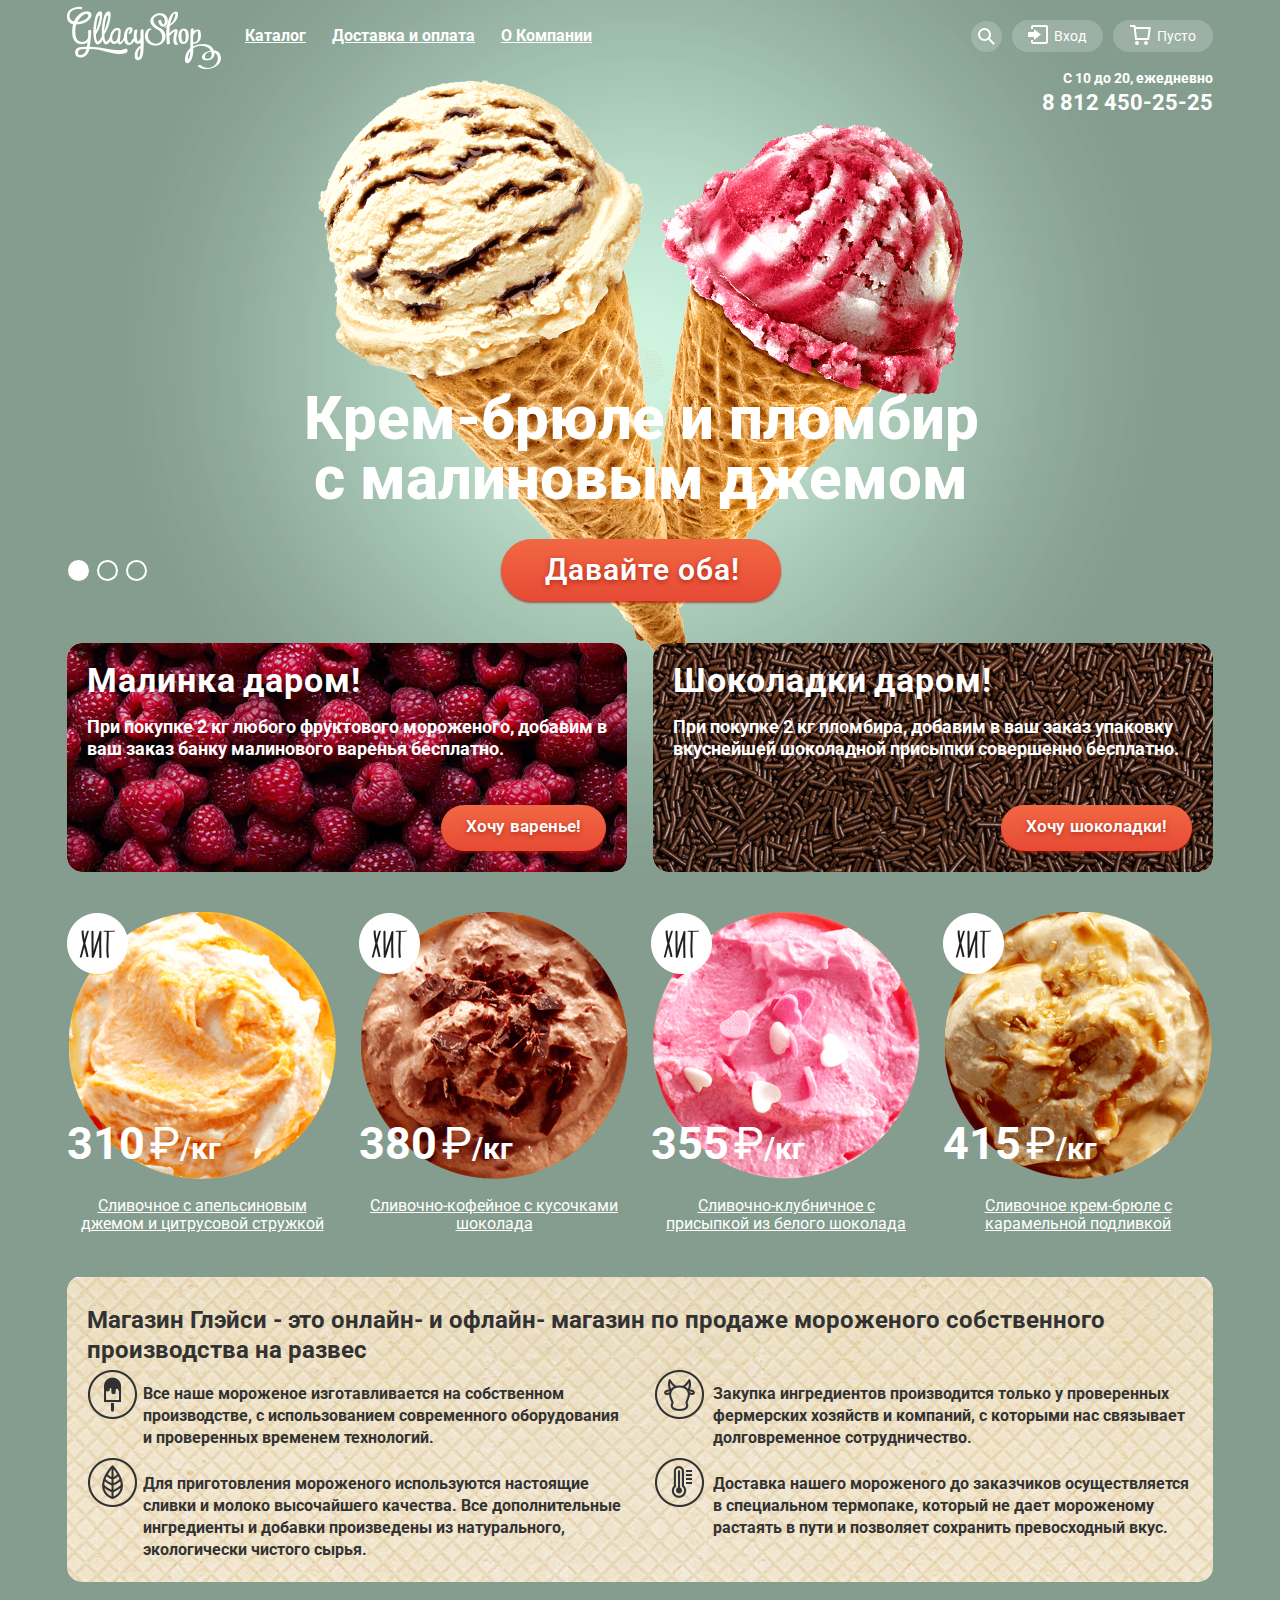
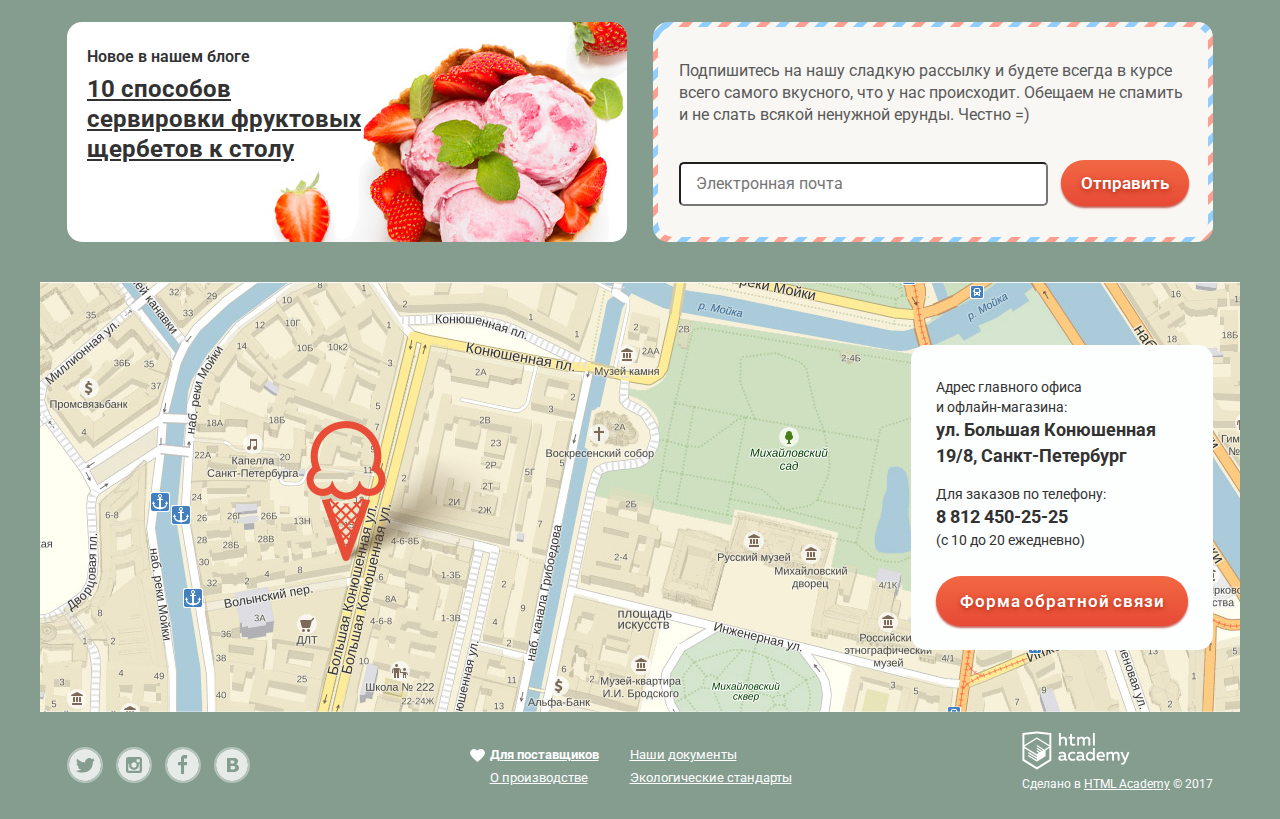
==== commit 0393fa23: "Верстка интерактивных элементов" ====
--- a/index.html
+++ b/index.html
@@ -24,13 +24,13 @@
  					    <li class="site-navigation-item">
  						    <a class="no-hover" href="">Каталог</a>
  						    <!--Появляется при наведении-->
- 						<ul class="catalog-navigation-hover">
- 							<li><a href="">Новинки</a></li>
- 							<li><a href="catalog.html">Сливочные</a></li>
-							<li><a href="">Щербеты</a></li>
- 							<li><a href="">Фруктовый лед</a></li>
- 							<li><a href="">Мелорин</a></li>
- 						</ul>
+ 					        <ul class="catalog-navigation-hover">
+ 							    <li><a href="">Новинки</a></li>
+ 							    <li><a href="catalog.html">Сливочные</a></li>
+							    <li><a href="">Щербеты</a></li>
+ 							    <li><a href="">Фруктовый лед</a></li>
+ 							    <li><a href="">Мелорин</a></li>
+ 						    </ul>
  					    </li>
  					    <li class="site-navigation-item">
  						    <a href="">Доставка и оплата</a>
@@ -43,65 +43,67 @@
  					    <li class="search-link">
  						    <a href="#">
                                 <svg xmlns="http://www.w3.org/2000/svg" xmlns:xlink="http://www.w3.org/1999/xlink" width="17" height="17" viewBox="0 0 17 17">
-                                <path fill="#FFF" d="M16.958 15.527L11.75 10.32A6.455 6.455 0 0 0 13 6.5 6.5 6.5 0 1 0 6.5 13a6.465 6.465 0 0 0 3.839-1.263l5.205 5.204 1.414-1.414zM6.5 11C4.019 11 2 8.981 2 6.5S4.019 2 6.5 2 11 4.019 11 6.5 8.981 11 6.5 11z"/>
-                                </svg>
-                            <span class="visually-hidden">Поиск</span>
+                                    <path fill="#FFF" d="M16.958 15.527L11.75 10.32A6.455 6.455 0 0 0 13 6.5 6.5 6.5 0 1 0 6.5 13a6.465 6.465 0 0 0 3.839-1.263l5.205 5.204 1.414-1.414zM6.5 11C4.019 11 2 8.981 2 6.5S4.019 2 6.5 2 11 4.019 11 6.5 8.981 11 6.5 11z"/>
+                                </svg>
+                                <span class="visually-hidden">Поиск</span>
                             </a>
  						 <!--Появляется при наведении-->
                             <div class="hover-search"> 
- 						    <section class="button-search-hover">
- 							    <form class="search-link-form" action="https://echo.htmlacademy.ru" method="get">
- 								    <label class="visually-hidden" for="button-search">
-                                        Поиск
-                                    </label>
- 								    <input type="text" id="button-search" name="search" placeholder="Что ищем?">
- 							    </form>
- 						    </section>
+ 						        <section class="button-search-hover">
+                                    <h2 class="visually-hidden">Выпадающая форма поиска при наведении</h2>
+ 							        <form class="search-link-form" action="https://echo.htmlacademy.ru" method="get">
+ 								        <label class="visually-hidden" for="button-search">
+                                            Поиск
+                                        </label>
+ 								        <input type="text" id="button-search" name="search" placeholder="Что ищем?">
+ 							        </form>
+ 						        </section>
                             </div>
  					    </li>
  					    <li class="login-link">
  						    <a class="login-link-user" href="#">
                                 <svg xmlns="http://www.w3.org/2000/svg" xmlns:xlink="http://www.w3.org/1999/xlink" width="21" height="19" viewBox="0 0 21 19">
-                                <g fill="#FFF">
-                                <path d="M6 14.875L12.917 9.5 6 4.125v2.917H-.042v4.917H6z"/>
-                                <path d="M18 0H5C3.9 0 3 .9 3 2v2h2V2h13v15H5v-2H3v2c0 1.1.9 2 2 2h13c1.1 0 2-.9 2-2V2c0-1.1-.9-2-2-2z"/>
-                                </g>
-                                </svg>
-                            Вход
+                                    <g fill="#FFF">
+                                        <path d="M6 14.875L12.917 9.5 6 4.125v2.917H-.042v4.917H6z"/>
+                                        <path d="M18 0H5C3.9 0 3 .9 3 2v2h2V2h13v15H5v-2H3v2c0 1.1.9 2 2 2h13c1.1 0 2-.9 2-2V2c0-1.1-.9-2-2-2z"/>
+                                    </g>
+                                </svg>
+                                Вход
                             </a>
  						    <!--Появляется при наведении-->
                             <div class="hover-link">
- 						    <section class="button-login-hover">
- 							    <form class="login-link-form" action="https://echo.htmlacademy.ru" method="post">
- 								    <p>
- 									    <label class="visually-hidden" for="button-email">Электронная почта</label>
- 									    <input class="login-link-email" type="email" id="button-email" name="email" placeholder="Электронная почта">
- 								    </p>
- 								    <p>
- 									    <label class="visually-hidden" for="button-password">Пароль</label>
- 									    <input class="login-link-password" type="password" id="button-password" name="password" placeholder="Пароль">
-                                    </p>
-                                    <div class="login-link-footer">
-                                        <button class="button button-login-link" type="submit" name="button-link">Войти</button>
-                                        <p class="password-info">
-                                            <a href="#">Забыли пароль?</a>
-                                            <a href="#">Новая регистрация</a>
+ 						        <section class="button-login-hover">
+                                    <h2 class="visually-hidden">Выпадающая форма входа при наведении</h2>
+ 							        <form class="login-link-form" action="https://echo.htmlacademy.ru" method="post">
+ 								        <p>
+ 									        <label class="visually-hidden" for="button-email">Электронная почта</label>
+ 									        <input class="login-link-email" type="email" id="button-email" name="email" placeholder="Электронная почта">
+ 								        </p>
+ 								        <p>
+ 									        <label class="visually-hidden" for="button-password">Пароль</label>
+ 									        <input class="login-link-password" type="password" id="button-password" name="password" placeholder="Пароль">
                                         </p>
-                                    </div>
-                                </form>
- 						    </section>
+                                        <div class="login-link-footer">
+                                            <button class="button button-login-link" type="submit" name="button-link">Войти</button>
+                                            <p class="password-info">
+                                                <a href="#">Забыли пароль?</a>
+                                                <a href="#">Новая регистрация</a>
+                                            </p>
+                                        </div>
+                                    </form>
+ 						        </section>
                             </div>
  					    </li>
  					    <li class="basket">
  						    <a class="basket-link" href="#">
                                 <svg xmlns="http://www.w3.org/2000/svg" width="21" height="20" viewBox="0 0 21 20">
-                                <g fill="#FFF">
-                                <path d="M5.657 2.031L5.422 0H0v2h3.64l1.5 13h13.988l1.699-12.969H5.657zM17.372 13H6.922L5.888 4.031h12.66L17.372 13z"/>
-                                <circle cx="6.984" cy="18" r="2"/>
-                                <circle cx="15.984" cy="18" r="2"/>
-                                </g>
-                                </svg>
-                            Пусто
+                                    <g fill="#FFF">
+                                        <path d="M5.657 2.031L5.422 0H0v2h3.64l1.5 13h13.988l1.699-12.969H5.657zM17.372 13H6.922L5.888 4.031h12.66L17.372 13z"/>
+                                        <circle cx="6.984" cy="18" r="2"/>
+                                        <circle cx="15.984" cy="18" r="2"/>
+                                    </g>
+                                </svg>
+                                Пусто
                             </a>
  					    </li>
  				    </ul>
@@ -110,7 +112,6 @@
  		</header>
  
  		<main>
-
  		    <div class="container">
                 <div class="main-navigation-info">
                 <p class="main-navigation-info-time">
@@ -120,288 +121,291 @@
                     8 812 450-25-25
                 </p>
                 </div>
-
- 			<section class="slider">
-
- 				<h1 class="visually-hidden">Слайдер с мороженным</h1>
-
-                <div class="slider-controls">
-                    <label for="product-1">Первый</label>
-                    <label for="product-2">Второй</label>
-                    <label for="product-3">Третий</label>
+ 			    <section class="slider">
+
+ 				   <h1 class="visually-hidden">Слайдер с мороженным</h1>
+
+                    <div class="slider-controls">
+                        <label for="product-1">Первый</label>
+                        <label for="product-2">Второй</label>
+                        <label for="product-3">Третий</label>
+                    </div>
+                    <ul class="slider-list">
+                        <li class="slider-item slide" id="slide1">
+                            <h3 class="slide-title">
+                                Крем-брюле и пломбир с малиновым джемом
+                            </h3>
+                            <a class="button slide-button" href="#">Давайте оба!</a>
+                        </li>
+                        <li class="slider-item slide" id="slide2">
+                            <h3 class="slide-title">
+                            Шоколадный пломбир и лимонный сорбет
+                            </h3>
+                            <a class="button slide-button" href="#">Давайте оба!</a>
+                        </li>
+                        <li class="slider-item slide" id="slide3">
+                            <h3 class="slide-title">
+                            Пломбир с помадкой и клубничный щербет
+                            </h3>
+                            <a class="button slide-button" href="#">Давайте оба!</a>
+                        </li>
+                    </ul>
+ 			    </section>		
+ 			    <section class="banners">
+ 			
+ 				   <h2 class="visually-hidden">Акция</h2>
+ 
+ 				    <ul class="banner-list">
+ 					    <li class="banner-item banner-item-crimson">
+ 						    <h3>Малинка даром!</h3>
+ 						    <p class="banner-item-text">
+ 							    При покупке 2 кг любого фруктового мороженого, добавим в ваш заказ банку малинового варенья бесплатно.
+ 						    </p>
+ 						    <a href="" class="button button-banner">Хочу варенье!</a>
+ 					    </li>
+ 					    <li class="banner-item banner-item-chocolate">
+ 						    <h3>Шоколадки даром!</h3>
+ 						    <p class="banner-item-text">
+                            При покупке 2 кг пломбира, добавим в ваш заказ упаковку вкуснейшей шоколадной присыпки совершенно бесплатно.
+                            </p>
+ 						    <a href="" class="button button-banner">Хочу шоколадки!</a>
+ 					    </li>
+ 				    </ul>
+ 			    </section>
+ 			    <section class="popular">
+ 			
+ 				    <h2 class="visually-hidden">Хиты продаж</h2>
+ 
+                    <ul class="product-list">
+                        <li class="product-item">
+                            <div class="product-link">
+                                <a class="button button-product" href="">Быстрый просмотр</a>
+                            </div>
+                            <img src="img/product-hit.png" width="61" height="61" alt="Хит продаж" class="hit">
+                            <img src="img/ice-product1.png" width="267" height="267" alt="Сливочное с апельсиновым джемом и цитрусовой стружкой">
+                            <p class="product-text">
+                                <a href="#">
+                                    Сливочное с апельсиновым джемом и цитрусовой стружкой
+                                </a>
+                            </p>
+                            <p class="product-price">
+                                310<span class="product-price-unicode">&#8381;</span><span>/кг</span>
+                            </p>
+ 					    </li>
+ 					    <li class="product-item">
+                            <div class="product-link">
+                                <a class="button button-product" href="">Быстрый просмотр</a>
+                            </div>
+                            <img src="img/product-hit.png" width="61" height="61" alt="Хит продаж" class="hit">
+						    <img src="img/ice-product2.png" width="267" height="267" alt="Сливочно-кофейное с кусочками шоколада">
+ 						    <p class="product-text">
+                                <a>
+ 								    Сливочно-кофейное с кусочками шоколада
+                                </a>
+ 						    </p>
+ 					        <p class="product-price">
+ 						        380<span class="product-price-unicode">&#8381;</span><span>/кг</span>
+					        </p>
+ 					    </li>
+ 					    <li class="product-item">
+                            <div class="product-link">
+                                <a class="button button-product" href="">Быстрый просмотр</a>
+                            </div>
+                            <img src="img/product-hit.png" width="61" height="61" alt="Хит продаж" class="hit">
+ 						    <img src="img/ice-product3.png" width="267" height="267" alt="Сливочно-клубничное с присыпкой из белого шоколада">
+ 						    <p class="product-text">
+                                <a>
+ 								    Сливочно-клубничное с присыпкой из белого шоколада
+                                </a>
+ 						    </p>
+ 						    <p class="product-price">
+ 							    355<span class="product-price-unicode">&#8381;</span><span>/кг</span>
+ 						    </p>
+ 					    </li>
+ 					    <li class="product-item">
+                            <div class="product-link">
+                                <a class="button button-product" href="">Быстрый просмотр</a>
+                            </div>
+                            <img src="img/product-hit.png" width="61" height="61" alt="Хит продаж" class="hit">
+ 						    <img src="img/ice-product4.png" width="267" height="267" alt="Сливочное крем-брюле с карамельной подливкой">
+ 						    <p class="product-text">
+                                <a>
+ 								   Сливочное крем-брюле с карамельной подливкой
+                                </a>
+ 						    </p>
+ 						    <p class="product-price">
+ 							    415<span class="product-price-unicode">&#8381;</span><span>/кг</span>
+ 						    </p>
+ 					    </li>
+ 				    </ul>
+ 			    </section>
+ 			    <section class="features">
+ 			
+ 				    <h2 class="visually-hidden">Преимущества</h2>
+ 
+ 				    <h3>Магазин Глэйси - это онлайн- и офлайн- магазин по продаже мороженого собственного производства на развес</h3>
+ 				    <ul class="features-list">
+ 					    <li class="features-item">
+ 					        <p class="features-item-text features-item-text-1">
+ 							    Все наше мороженое изготавливается на собственном производстве, с использованием современного оборудования и проверенных временем технологий.
+ 						    </p>
+ 					    </li>
+ 					    <li class="features-item">
+ 						    <p class="features-item-text features-item-text-2">
+ 							    Закупка ингредиентов производится только у проверенных фермерских хозяйств и компаний, с которыми нас связывает долговременное сотрудничество.
+ 						    </p>
+ 					    </li>
+ 					    <li class="features-item">
+ 						    <p class="features-item-text features-item-text-3">
+ 							    Для приготовления мороженого используются настоящие сливки и молоко высочайшего качества. Все дополнительные ингредиенты и добавки произведены из натурального, экологически чистого сырья.
+ 						    </p>
+ 					    </li>
+ 					    <li class="features-item">
+						    <p class="features-item-text features-item-text-4">
+ 							    Доставка нашего мороженого до заказчиков осуществляется в специальном термопаке, который не дает мороженому растаять в пути и позволяет сохранить превосходный вкус.
+ 						    </p>
+ 					    </li>
+				    </ul>
+ 			    </section>
+                <div class="index-column">
+			        <article class="news">
+ 			
+ 				        <h2 class="visually-hidden">Новости</h2>
+ 
+ 				        <ul class="news-list">
+ 					        <li class="news-item">
+ 						        <h3>
+ 							        Новое в нашем блоге
+ 						        </h3>
+ 						        <p class="news-item-text">
+ 							        <a href="">10 способов сервировки фруктовых щербетов к столу</a>
+ 						        </p>
+ 					        </li>
+ 				        </ul>
+ 			        </article>
+ 			        <section class="distribution">
+ 			            <div class="distribution-wraper">
+
+ 				            <h2 class="visually-hidden">Рассылка</h2>
+ 
+ 				            <p class="distribution-text">
+ 					            Подпишитесь на нашу сладкую рассылку и будете всегда в курсе всего самого вкусного, что у нас происходит. Обещаем не спамить и не слать всякой ненужной ерунды. Честно =)
+ 				            </p>
+ 				            <form class="distribution-form" action="https://echo.htmlacademy.ru" method="get">
+ 					            <label class="visually-hidden" for="distribution-email">Электронная почта</label>
+ 					            <input type="email" id="distribution-email" name="email" placeholder="Электронная почта">
+ 					            <button class="button distribution-button" type="submit">Отправить</button>
+ 				            </form>
+                        </div>
+ 			        </section>
                 </div>
-                <ul class="slider-list">
-                    <li class="slider-item slide" id="slide1">
-                        <h3 class="slide-title">
-                            Крем-брюле и пломбир с малиновым джемом
-                        </h3>
-                        <a class="button slide-button" href="#">Давайте оба!</a>
-                    </li>
-                    <li class="slider-item slide" id="slide2">
-                        <h3 class="slide-title">
-                        Шоколадный пломбир и лимонный сорбет
-                    </h3>
-                        <a class="button slide-button" href="#">Давайте оба!</a>
-                    </li>
-                    <li class="slider-item slide" id="slide3">
-                        <h3 class="slide-title">
-                        Пломбир с помадкой и клубничный щербет
-                    </h3>
-                        <a class="button slide-button" href="#">Давайте оба!</a>
-                    </li>
-                </ul>
- 			</section>		
- 
- 			<section class="banners">
- 			
- 				<h2 class="visually-hidden">Акция</h2>
- 
- 				<ul class="banner-list">
- 					<li class="banner-item banner-item-crimson">
- 						<h3>Малинка даром!</h3>
- 						<p class="banner-item-text">
- 							При покупке 2 кг любого фруктового мороженого, добавим в ваш заказ банку малинового варенья бесплатно.
- 						</p>
- 						<a href="" class="button button-banner">Хочу варенье!</a>
- 					</li>
- 					<li class="banner-item banner-item-chocolate">
- 						<h3>Шоколадки даром!</h3>
- 						<p class="banner-item-text">При покупке 2 кг пломбира, добавим в ваш заказ упаковку вкуснейшей шоколадной присыпки совершенно бесплатно.</p>
- 						<a href="" class="button button-banner">Хочу шоколадки!</a>
- 					</li>
- 				</ul>
- 			</section>
- 
- 			<section class="popular">
- 			
- 				<h2 class="visually-hidden">Хиты продаж</h2>
- 
- 				<ul class="product-list">
- 					<li class="product-item">
-                            <div class="product-item-bg"></div>
-                            <img src="img/product-hit.png" width="61" height="61" alt="Хит продаж" class="hit">
- 							<img src="img/ice-product1.png" width="267" height="267" alt="Сливочное с апельсиновым джемом и цитрусовой стружкой">
- 							<p class="product-text">
-                                <a>
- 								Сливочное с апельсиновым джемом и цитрусовой стружкой
-                                </a>
-							</p>
-						<p class="product-price">
- 							310<span class="product-price-unicode">&#8381;</span><span>/кг</span>
- 						</p>
-                        <a class="product-link" href="#"></a>
- 					</li>
- 					<li class="product-item">
-                            <img src="img/product-hit.png" width="61" height="61" alt="Хит продаж" class="hit">
-							<img src="img/ice-product2.png" width="267" height="267" alt="Сливочно-кофейное с кусочками шоколада">
- 							<p class="product-text">
-                                <a>
- 								Сливочно-кофейное с кусочками шоколада
-                                </a>
- 							</p>
- 						    <p class="product-price">
- 							    380<span class="product-price-unicode">&#8381;</span><span>/кг</span>
- 						    </p>
-                        <a class="product-link" href="#"></a>
- 					</li>
- 					<li class="product-item">
-                            <img src="img/product-hit.png" width="61" height="61" alt="Хит продаж" class="hit">
- 							<img src="img/ice-product3.png" width="267" height="267" alt="Сливочно-клубничное с присыпкой из белого шоколада">
- 							<p class="product-text">
-                                <a>
- 								Сливочно-клубничное с присыпкой из белого шоколада
-                                </a>
- 							</p>
- 						<p class="product-price">
- 							355<span class="product-price-unicode">&#8381;</span><span>/кг</span>
- 						</p>
-                        <a class="product-link" href="#"></a>
- 					</li>
- 					<li class="product-item">
-                            <img src="img/product-hit.png" width="61" height="61" alt="Хит продаж" class="hit">
- 							<img src="img/ice-product4.png" width="267" height="267" alt="Сливочное крем-брюле с карамельной подливкой">
- 							<p class="product-text">
-                                <a>
- 								Сливочное крем-брюле с карамельной подливкой
-                                </a>
- 							</p>
- 						<p class="product-price">
- 							415<span class="product-price-unicode">&#8381;</span><span>/кг</span>
- 						</p>
-                        <a class="product-link" href="#"></a>
- 					</li>
- 				</ul>
- 			</section>
- 
- 			<section class="features">
- 			
- 				<h2 class="visually-hidden">Преимущества</h2>
- 
- 				<h3>Магазин Глэйси - это онлайн- и офлайн- магазин по продаже мороженого собственного производства на развес</h3>
- 				<ul class="features-list">
- 					<li class="features-item">
- 						<p class="features-item-text features-item-text-1">
- 							Все наше мороженое изготавливается на собственном производстве, с использованием современного оборудования и проверенных временем технологий.
- 						</p>
- 					</li>
- 					<li class="features-item">
- 						<p class="features-item-text features-item-text-2">
- 							Закупка ингредиентов производится только у проверенных фермерских хозяйств и компаний, с которыми нас связывает долговременное сотрудничество.
- 						</p>
- 					</li>
- 					<li class="features-item">
- 						<p class="features-item-text features-item-text-3">
- 							Для приготовления мороженого используются настоящие сливки и молоко высочайшего качества. Все дополнительные ингредиенты и добавки произведены из натурального, экологически чистого сырья.
- 						</p>
- 					</li>
- 					<li class="features-item">
-						<p class="features-item-text features-item-text-4">
- 							Доставка нашего мороженого до заказчиков осуществляется в специальном термопаке, который не дает мороженому растаять в пути и позволяет сохранить превосходный вкус.
- 						</p>
- 					</li>
-				</ul>
- 			</section>
-            <div class="index-column">
-			<article class="news">
- 			
- 				<h2 class="visually-hidden">Новости</h2>
- 
- 				<ul class="news-list">
- 					<li class="news-item">
- 						<h3>
- 							Новое в нашем блоге
- 						</h3>
- 						<p class="news-item-text">
- 							<a href="">10 способов сервировки фруктовых щербетов к столу</a>
- 						</p>
- 					</li>
- 				</ul>
- 			</article>
- 
- 			<section class="distribution">
- 			    <div class="distribution-wraper">
- 				<h2 class="visually-hidden">Рассылка</h2>
- 
- 				<p class="distribution-text">
- 					Подпишитесь на нашу сладкую рассылку и будете всегда в курсе всего самого вкусного, что у нас происходит. Обещаем не спамить и не слать всякой ненужной ерунды. Честно =)
- 				</p>
- 				<form class="distribution-form" action="https://echo.htmlacademy.ru" method="get">
- 					<label class="visually-hidden" for="distribution-email">Электронная почта</label>
- 					<input type="email" id="distribution-email" name="email" placeholder="Электронная почта">
- 					<button class="button distribution-button" type="submit">Отправить</button>
- 				</form>
-                </div>
- 			</section>
+ 			    <section class="map">
+
+ 				    <h2 class="visually-hidden">Карта расположения магазина</h2>
+
+                    <iframe src="https://www.google.com/maps/embed?pb=!1m18!1m12!1m3!1d1998.6289038046496!2d30.32300819655568!3d59.938299738865474!2m3!1f0!2f0!3f0!3m2!1i1024!2i768!4f13.1!3m3!1m2!1s0x4696310fca5ba729%3A0xea9c53d4493c879f!2z0JHQvtC70YzRiNCw0Y8g0JrQvtC90Y7RiNC10L3QvdCw0Y8g0YPQuy4sIDE5LCDQodCw0L3QutGCLdCf0LXRgtC10YDQsdGD0YDQsywgMTkxMTg2!5e0!3m2!1sru!2sru!4v1530135851954" width="1200" height="430" style="border:0" allowfullscreen>
+                    </iframe>
+                    <img src="img/map.jpg" width="1200" height="430" alt="ул. Большая Конюшенная 19/8, Санкт-Петербург">
+ 				    <div class="contact-info">
+ 					    <p class="contact-info-address">
+ 						    Адрес главного офиса<br>
+ 						    и офлайн-магазина:<br>
+ 						    <span>ул. Большая Конюшенная<br>
+ 						    19/8, Санкт-Петербург</span>
+ 					    </p>
+ 					    <p class="contact-info-tel">
+ 						    Для заказов по телефону:<br>
+ 						    <span>8 812 450-25-25</span><br>
+ 						    (с 10 до 20 ежедневно)
+ 					    </p>
+ 					    <button class="button contact-button" type="button">Форма обратной связи</button>
+ 				    </div>
+ 			    </section>
             </div>
-            </div>
- 			<section class="map">
-
- 				<h2 class="visually-hidden">Карта расположения магазина</h2>
-
-                <iframe src="https://www.google.com/maps/embed?pb=!1m18!1m12!1m3!1d1998.6289038046496!2d30.32300819655568!3d59.938299738865474!2m3!1f0!2f0!3f0!3m2!1i1024!2i768!4f13.1!3m3!1m2!1s0x4696310fca5ba729%3A0xea9c53d4493c879f!2z0JHQvtC70YzRiNCw0Y8g0JrQvtC90Y7RiNC10L3QvdCw0Y8g0YPQuy4sIDE5LCDQodCw0L3QutGCLdCf0LXRgtC10YDQsdGD0YDQsywgMTkxMTg2!5e0!3m2!1sru!2sru!4v1530135851954" width="1200" height="430" style="border:0" allowfullscreen></iframe>
-
- 				<img src="img/map.jpg" width="1200" height="430" alt="ул. Большая Конюшенная 19/8, Санкт-Петербург">
- 
- 				<div class="contact-info">
- 					<p class="contact-info-address">
- 						Адрес главного офиса<br>
- 						и офлайн-магазина:<br>
- 						<span>ул. Большая Конюшенная<br>
- 						19/8, Санкт-Петербург</span>
- 					</p>
- 					<p class="contact-info-tel">
- 						Для заказов по телефону:<br>
- 						<span>8 812 450-25-25</span><br>
- 						(с 10 до 20 ежедневно)
- 					</p>
- 					<button class="button contact-button" type="button">Форма обратной связи</button>
- 				</div>
- 			</section>
  		</main>
- 
  		<footer class="main-footer">
             <div class="container">
- 			<div class="footer-social">
- 				<ul class="footer-social-list">
- 					<li class="footer-social-item">
- 						<a class="button-social button-social-tw" href="#">
-                        <svg xmlns="http://www.w3.org/2000/svg" width="32" height="32" viewBox="0 0 32 32">
-                        <path fill="#FFF" d="M16 0C7.164 0 0 7.164 0 16c0 8.837 7.164 16 16 16 8.837 0 16-7.163 16-16 0-8.836-7.163-16-16-16zm7.944 12.809c-.251 6.516-3.463 10.832-10.992 10.702h-.486c-.447 0-4.543-.443-5.344-1.823 2.479.19 4.247-.406 5.12-1.136-1.048-.289-2.923-.461-3.251-2.848.384.104.618.221 1.299.113-1.307-.824-2.758-1.519-2.679-3.643.311.317 1.164.518 1.46.457-.768-.233-2.149-3.244-.974-4.781 1.984 1.79 4.075 3.482 7.804 3.643.227-2.214 1.24-3.699 3.168-4.325 1.84-.479 3.255.26 3.901 1.138.737-.224 1.453-.466 2.193-.685-.004.833-.569 1.463-.935 1.709.747.165 1.423-.475 1.423-.475-.184.963-1.094 1.725-1.707 1.954z"/>
-                        </svg>
-                        <span class="visually-hidden">Twiter</span>
-                        </a>
- 					</li>
- 					<li class="footer-social-item">
- 						<a class="button-social button-social-inst" href="#">
-                        <svg xmlns="http://www.w3.org/2000/svg" width="32" height="32" viewBox="0 0 32 32">
-                        <g fill="#FFF">
-                        <path d="M20.916 16a4.938 4.938 0 1 1-9.877 0c0-.394.051-.773.138-1.14h-.897v6.838h11.396V14.86h-.897c.086.367.137.746.137 1.14z"/>
-                        <path d="M15.978 18.659c1.466 0 2.659-1.193 2.659-2.659s-1.193-2.659-2.659-2.659c-1.466 0-2.659 1.193-2.659 2.659s1.192 2.659 2.659 2.659zM18.637 10.302h3.039v3.039h-3.039z"/>
-                        <path d="M16 0C7.164 0 0 7.164 0 16c0 8.837 7.164 16 16 16 8.837 0 16-7.163 16-16 0-8.836-7.163-16-16-16zm7.955 21.698a2.285 2.285 0 0 1-2.279 2.279H10.279A2.285 2.285 0 0 1 8 21.698V10.302a2.286 2.286 0 0 1 2.279-2.279h11.396a2.286 2.286 0 0 1 2.279 2.279v11.396z"/>
-                        </g>
-                        </svg>
-                        <span class="visually-hidden">Instagram</span>
-                        </a>
- 					</li>
- 					<li class="footer-social-item">
- 						<a class="button-social button-social-fb" href="#">
-                        <svg xmlns="http://www.w3.org/2000/svg" width="32" height="32" viewBox="0 0 32 32">
-                        <path fill="#FFF" d="M16 0C7.164 0 0 7.163 0 16s7.164 16 16 16c8.837 0 16-7.164 16-16S24.837 0 16 0zm4.062 9.455h-3.021v3.444h3.021v3.445h-3.021v8.61H14.02v-8.61H11v-3.445h3.021V9.455c0-1.902 1.353-3.445 3.021-3.445h3.021v3.445z"/>
-                        </svg>
-                        <span class="visually-hidden">Facebook</span>
-                        </a>
- 					</li>
- 					<li class="footer-social-item">
- 						<a class="button-social button-social-vk" href="#">
-                        <svg xmlns="http://www.w3.org/2000/svg" width="32" height="32" viewBox="0 0 32 32">
-                        <g fill="#FFF">
-                        <path d="M16.637 14.495c.402-.019.719-.082.951-.188.326-.145.54-.33.641-.559.101-.229.15-.496.15-.797 0-.232-.058-.465-.174-.697-.116-.232-.322-.405-.617-.517-.264-.1-.592-.155-.984-.165a76.242 76.242 0 0 0-1.652-.014h-.339v2.965h.565c.571 0 1.057-.009 1.459-.028zM18.118 17.084c-.282-.081-.672-.125-1.166-.132a127.97 127.97 0 0 0-1.55-.009h-.79v3.493h.264c1.014 0 1.74-.003 2.18-.009a3.2 3.2 0 0 0 1.212-.245c.377-.157.633-.364.774-.625s.214-.562.214-.9c0-.446-.088-.788-.261-1.03-.17-.241-.464-.423-.877-.543z"/>
-                        <path d="M16 0C7.164 0 0 7.164 0 16c0 8.837 7.164 16 16 16 8.837 0 16-7.163 16-16 0-8.836-7.163-16-16-16zm6.602 20.531a3.73 3.73 0 0 1-1.124 1.327c-.552.415-1.161.71-1.823.886s-1.501.264-2.519.264h-6.121V8.987h5.443c1.13 0 1.957.038 2.48.113a5.126 5.126 0 0 1 1.561.5c.533.27.929.632 1.189 1.087.26.455.392.975.392 1.558 0 .678-.179 1.278-.536 1.795-.358.518-.863.92-1.517 1.208v.075c.917.182 1.642.559 2.179 1.13.537.571.807 1.325.807 2.261 0 .678-.138 1.283-.411 1.817z"/>
-                        </g>
-                        </svg>
-                        <span class="visually-hidden">Vk</span>
-                        </a>
- 					</li>
- 				</ul>
- 			</div>
- 
- 			<section class="provider">
- 				<ul class="provider-list">
- 					<li class="provider-item provider-item-love">
- 						<a href="#">
-                        <svg xmlns="http://www.w3.org/2000/svg" width="15" height="13" viewBox="0 0 15 13">
-                        <path fill="#FFF" d="M10.799 0c-1.35 0-2.551.65-3.3 1.661A4.097 4.097 0 0 0 4.199 0C1.875 0 0 1.806 0 4.044 0 7.223 7.499 13 7.499 13s7.499-5.777 7.499-8.956C14.998 1.806 13.123 0 10.799 0z"/>
-                        </svg>
-                        Для поставщиков
-                        </a>
- 					</li>
- 					<li class="provider-item">
- 						<a href="#">Наши документы</a>
- 					</li>
- 					<li class="provider-item">
- 						<a href="#">О производстве</a>
- 					</li>
- 					<li class="provider-item">
- 						<a href="#">Экологические стандарты</a>
- 					</li>
- 				</ul>
- 			</section>
- 
- 			<section class="footer-copyright">
- 				<a class="footer-copyright-logo" href="https://htmlacademy.ru/intensive/htmlcss">
- 					<img src="img/logo-htmlacademy.png" width="108" height="39" alt="HTML Academy">
- 				</a>
- 				<p>
- 					Сделано в <a href="https://htmlacademy.ru/intensive/htmlcss">HTML Academy</a> 2017
- 				</p>
- 			</section>
+ 			    <div class="footer-social">
+ 				    <ul class="footer-social-list">
+ 					    <li class="footer-social-item">
+ 						    <a class="button-social button-social-tw" href="#">
+                                <svg xmlns="http://www.w3.org/2000/svg" width="32" height="32" viewBox="0 0 32 32">
+                                    <path fill="#FFF" d="M16 0C7.164 0 0 7.164 0 16c0 8.837 7.164 16 16 16 8.837 0 16-7.163 16-16 0-8.836-7.163-16-16-16zm7.944 12.809c-.251 6.516-3.463 10.832-10.992 10.702h-.486c-.447 0-4.543-.443-5.344-1.823 2.479.19 4.247-.406 5.12-1.136-1.048-.289-2.923-.461-3.251-2.848.384.104.618.221 1.299.113-1.307-.824-2.758-1.519-2.679-3.643.311.317 1.164.518 1.46.457-.768-.233-2.149-3.244-.974-4.781 1.984 1.79 4.075 3.482 7.804 3.643.227-2.214 1.24-3.699 3.168-4.325 1.84-.479 3.255.26 3.901 1.138.737-.224 1.453-.466 2.193-.685-.004.833-.569 1.463-.935 1.709.747.165 1.423-.475 1.423-.475-.184.963-1.094 1.725-1.707 1.954z"/>
+                                </svg>
+                                <span class="visually-hidden">Twiter</span>
+                            </a>
+ 					    </li>
+ 					    <li class="footer-social-item">
+ 						    <a class="button-social button-social-inst" href="#">
+                                <svg xmlns="http://www.w3.org/2000/svg" width="32" height="32" viewBox="0 0 32 32">
+                                    <g fill="#FFF">
+                                        <path d="M20.916 16a4.938 4.938 0 1 1-9.877 0c0-.394.051-.773.138-1.14h-.897v6.838h11.396V14.86h-.897c.086.367.137.746.137 1.14z"/>
+                                        <path d="M15.978 18.659c1.466 0 2.659-1.193 2.659-2.659s-1.193-2.659-2.659-2.659c-1.466 0-2.659 1.193-2.659 2.659s1.192 2.659 2.659 2.659zM18.637 10.302h3.039v3.039h-3.039z"/>
+                                        <path d="M16 0C7.164 0 0 7.164 0 16c0 8.837 7.164 16 16 16 8.837 0 16-7.163 16-16 0-8.836-7.163-16-16-16zm7.955 21.698a2.285 2.285 0 0 1-2.279 2.279H10.279A2.285 2.285 0 0 1 8 21.698V10.302a2.286 2.286 0 0 1 2.279-2.279h11.396a2.286 2.286 0 0 1 2.279 2.279v11.396z"/>
+                                    </g>
+                                </svg>
+                                <span class="visually-hidden">Instagram</span>
+                            </a>
+ 					    </li>
+ 					    <li class="footer-social-item">
+ 						    <a class="button-social button-social-fb" href="#">
+                                <svg xmlns="http://www.w3.org/2000/svg" width="32" height="32" viewBox="0 0 32 32">
+                                    <path fill="#FFF" d="M16 0C7.164 0 0 7.163 0 16s7.164 16 16 16c8.837 0 16-7.164 16-16S24.837 0 16 0zm4.062 9.455h-3.021v3.444h3.021v3.445h-3.021v8.61H14.02v-8.61H11v-3.445h3.021V9.455c0-1.902 1.353-3.445 3.021-3.445h3.021v3.445z"/>
+                                </svg>
+                                <span class="visually-hidden">Facebook</span>
+                            </a>
+ 					    </li>
+ 					    <li class="footer-social-item">
+ 						    <a class="button-social button-social-vk" href="#">
+                                <svg xmlns="http://www.w3.org/2000/svg" width="32" height="32" viewBox="0 0 32 32">
+                                    <g fill="#FFF">
+                                        <path d="M16.637 14.495c.402-.019.719-.082.951-.188.326-.145.54-.33.641-.559.101-.229.15-.496.15-.797 0-.232-.058-.465-.174-.697-.116-.232-.322-.405-.617-.517-.264-.1-.592-.155-.984-.165a76.242 76.242 0 0 0-1.652-.014h-.339v2.965h.565c.571 0 1.057-.009 1.459-.028zM18.118 17.084c-.282-.081-.672-.125-1.166-.132a127.97 127.97 0 0 0-1.55-.009h-.79v3.493h.264c1.014 0 1.74-.003 2.18-.009a3.2 3.2 0 0 0 1.212-.245c.377-.157.633-.364.774-.625s.214-.562.214-.9c0-.446-.088-.788-.261-1.03-.17-.241-.464-.423-.877-.543z"/>
+                                        <path d="M16 0C7.164 0 0 7.164 0 16c0 8.837 7.164 16 16 16 8.837 0 16-7.163 16-16 0-8.836-7.163-16-16-16zm6.602 20.531a3.73 3.73 0 0 1-1.124 1.327c-.552.415-1.161.71-1.823.886s-1.501.264-2.519.264h-6.121V8.987h5.443c1.13 0 1.957.038 2.48.113a5.126 5.126 0 0 1 1.561.5c.533.27.929.632 1.189 1.087.26.455.392.975.392 1.558 0 .678-.179 1.278-.536 1.795-.358.518-.863.92-1.517 1.208v.075c.917.182 1.642.559 2.179 1.13.537.571.807 1.325.807 2.261 0 .678-.138 1.283-.411 1.817z"/>
+                                    </g>
+                                </svg>
+                                <span class="visually-hidden">Vk</span>
+                            </a>
+ 					    </li>
+ 				    </ul>
+ 			    </div>
+ 			    <section class="provider">
+                    <h2 class="visually-hidden">Информация для сотрудничества</h2>
+ 				    <ul class="provider-list">
+ 					    <li class="provider-item provider-item-love">
+ 						    <a href="#">
+                                <svg xmlns="http://www.w3.org/2000/svg" width="15" height="13" viewBox="0 0 15 13">
+                                    <path fill="#FFF" d="M10.799 0c-1.35 0-2.551.65-3.3 1.661A4.097 4.097 0 0 0 4.199 0C1.875 0 0 1.806 0 4.044 0 7.223 7.499 13 7.499 13s7.499-5.777 7.499-8.956C14.998 1.806 13.123 0 10.799 0z"/>
+                                </svg>
+                                Для поставщиков
+                            </a>
+ 					    </li>
+ 					    <li class="provider-item">
+ 						    <a href="#">Наши документы</a>
+ 					    </li>
+ 					    <li class="provider-item">
+ 						    <a href="#">О производстве</a>
+ 					    </li>
+ 					    <li class="provider-item">
+ 						    <a href="#">Экологические стандарты</a>
+ 					    </li>
+ 				    </ul>
+ 			    </section>
+ 			    <section class="footer-copyright">
+                    <h2 class="visually-hidden">Информация о разработчике сайта</h2>
+ 				    <a class="footer-copyright-logo" href="https://htmlacademy.ru/intensive/htmlcss">
+ 					    <img src="img/logo-htmlacademy.png" width="108" height="39" alt="HTML Academy">
+ 				    </a>
+ 				    <p>
+ 					    Сделано в <a href="https://htmlacademy.ru/intensive/htmlcss">HTML Academy</a> &#169; 2017
+ 				    </p>
+ 			    </section>
             </div>
  		</footer>
- 
  		<!--Модальные окна-->
- 
  		<section class="modal modal-feedback">
+
  			<h1 class="visually-hidden">Обратная связь</h1>
+
  			<h3>Мы обязательно вам ответим!</h3>
  			<form class="feedback-form" action="https://echo.htmlacademy.ru" method="post">
  				<p class="feedback-item">
@@ -414,7 +418,7 @@
  				</p>
  				<p class="feedback-item">
  					<label class="visually-hidden" for="feedback-comments">Напишите что-нибудь</label>
- 					<textarea rows="7" cols="50" id="feedback-comments" placeholder="Напишите что-нибудь..."></textarea>
+ 					<textarea rows="7"  class="feedback-comments" id="feedback-comments" placeholder="Напишите что-нибудь..."></textarea>
  				</p>
  				<button class="button feedback-button" type="submit">Отправить</button>
  			</form>
@@ -422,6 +426,5 @@
  		</section>
         <script src="js/feedback-modal.js"></script>
     </div>
-
    	</body>
 </html>--- a/css/style.css
+++ b/css/style.css
@@ -1,1656 +1,2009 @@
 body {
-	min-width: 1200px;
-	box-sizing: border-box;
-
-	font-family: "Roboto", Arial, sans-serif;
-	font-size: 16px;
-	line-height: 18px;
-	font-weight: 700;
-	color: #ffffff;
-
-	background-color: #859e90;
-	background-position: top center;
-	background-repeat: repeat;
+    font-family: 'Roboto', Arial, sans-serif;
+    font-size: 16px;
+    font-weight: 700;
+    line-height: 18px;
+
+    -webkit-box-sizing: border-box;
+            box-sizing: border-box;
+    min-width: 1200px;
+
+    color: #fff;
+    background-color: #859e90;
+    background-repeat: repeat;
+    background-position: top center;
+}
+
+main {
+    display: block;
 }
 
 .container {
-	position: relative;
-	width: 1146px;
-	margin: 0 auto;
+    position: relative;
+
+    width: 1146px;
+    margin: 0 auto;
 }
 
 .slider-container {
-	background-color: #849d8f;
-	background-image: url("../img/ice-cream1-2.png");
-	background-repeat: no-repeat;
-	background-position: top -3px center;
-
-	transition: background-image 0.9s ease, background-color 0.7s ease;
+    -webkit-transition: background-image .9s ease, background-color .7s ease;
+         -o-transition: background-image .9s ease, background-color .7s ease;
+            transition: background-image .9s ease, background-color .7s ease;
+
+    background-color: #849d8f;
+    background-image: url('../img/ice-cream1-2.png');
+    background-repeat: no-repeat;
+    background-position: top -3px center;
 }
 
 .visually-hidden {
-  position: absolute;
-  width: 1px;
-  height: 1px;
-  margin: -1px;
-  border: 0;
-  padding: 0;
-  clip: rect(0 0 0 0);
-  overflow: hidden;
+    position: absolute;
+
+    overflow: hidden;
+    clip: rect(0 0 0 0);
+
+    width: 1px;
+    height: 1px;
+    margin: -1px;
+    padding: 0;
+
+    border: 0;
 }
 
 .button {
-	display: inline-block;
-	padding: 13px 20px;
-	padding-top: 9px;
-	padding-left: 18px;
-
-	font: inherit;
-	font-weight: 600;
-	font-size: 17px;
-	line-height: 24px;
-	text-align: center;
-	color: #ffffff;
-	vertical-align: top;
-	text-decoration: none;
-	text-shadow: 0 2px 5px rgba(160, 32, 11, 0.76);
-
-	background-color: #f26843;
-	background: linear-gradient(to bottom, #f26843 0%, #e74a35 100%);
-	border-radius: 50px;
-	box-shadow: 0 2px 2px rgba(172, 16, 0, 0.64);
-	border: none;
-
-	cursor: pointer;
+    font: inherit;
+    font-size: 17px;
+    font-weight: 600;
+    line-height: 24px;
+
+    display: inline-block;
+
+    padding: 13px 25px;
+    padding-top: 9px;
+
+    cursor: pointer;
+    text-align: center;
+    vertical-align: top;
+    text-decoration: none;
+
+    color: #fff;
+    border: none;
+    border-radius: 50px;
+    background: -webkit-gradient(linear, left top, left bottom, from(#f26843), to(#e74a35));
+    background: -webkit-linear-gradient(top, #f26843 0%, #e74a35 100%);
+    background:      -o-linear-gradient(top, #f26843 0%, #e74a35 100%);
+    background:         linear-gradient(to bottom, #f26843 0%, #e74a35 100%);
+    background-color: #f26843;
+    -webkit-box-shadow: 0 2px 2px rgba(172, 16, 0, .64);
+            box-shadow: 0 2px 2px rgba(172, 16, 0, .64);
+    text-shadow: 0 2px 5px rgba(160, 32, 11, .76);
 }
 
 .button:hover {
-	background: linear-gradient(to bottom, #f58669 0%, #ec6f5e 100%);
-	box-shadow: 0 2px 2px rgba(172, 16, 0, 1);
+    background: -webkit-gradient(linear, left top, left bottom, from(#f58669), to(#ec6f5e));
+    background: -webkit-linear-gradient(top, #f58669 0%, #ec6f5e 100%);
+    background:      -o-linear-gradient(top, #f58669 0%, #ec6f5e 100%);
+    background:         linear-gradient(to bottom, #f58669 0%, #ec6f5e 100%);
+    -webkit-box-shadow: 0 2px 2px rgba(172, 16, 0, 1);
+            box-shadow: 0 2px 2px rgba(172, 16, 0, 1);
 }
 
 .button:active {
-	background: linear-gradient(to bottom, #d84732 0%, #e1613e 100%);
-	box-shadow: inset 0 2px 2px rgba(172, 16, 0,1);
+    background: -webkit-gradient(linear, left top, left bottom, from(#d84732), to(#e1613e));
+    background: -webkit-linear-gradient(top, #d84732 0%, #e1613e 100%);
+    background:      -o-linear-gradient(top, #d84732 0%, #e1613e 100%);
+    background:         linear-gradient(to bottom, #d84732 0%, #e1613e 100%);
+    -webkit-box-shadow: inset 0 2px 2px rgba(172, 16, 0,1);
+            box-shadow: inset 0 2px 2px rgba(172, 16, 0,1);
 }
 
 .main-navigation {
-	display: flex;
-	padding-top: 6px;
-	font-size: 16px;
-	line-height: 18px;
-	color: #ffffff;
-	margin-bottom: -4px;
+    font-size: 16px;
+    line-height: 18px;
+
+    display: -webkit-box;
+    display: -ms-flexbox;
+    display: flex;
+
+    margin-bottom: -4px;
+    padding-top: 6px;
+
+    color: #fff;
 }
 
 .main-navigation .container {
-	display: flex;
+    display: -webkit-box;
+    display: -ms-flexbox;
+    display: flex;
 }
 
 .main-header-logo {
-	width: 154;
-	height: 68;
-	margin-right: 12px;
-	margin-left: 1px;
+    width: 154px;
+    height: 68px;
+    margin-right: 11px;
 }
 
 .site-navigation,
 .user-navigation {
-	display: flex;
-	justify-content: space-between;
-	align-self: center;
-	flex-wrap: wrap;
-	list-style: none;
-	padding: 0;
-	margin: 0;
-	margin-bottom: 8px;
+    display: -webkit-box;
+    display: -ms-flexbox;
+    display: flex;
+
+    margin: 0;
+    margin-bottom: 8px;
+    padding: 0;
+
+    list-style: none;
+
+    -webkit-box-pack: justify;
+    -ms-flex-pack: justify;
+    justify-content: space-between;
+    -ms-flex-item-align: center;
+    align-self: center;
+    -ms-flex-wrap: wrap;
+        flex-wrap: wrap;
 }
 
 .site-navigation a,
 .user-navigation a {
-	display: block;
-	color: #ffffff;
+    display: block;
+
+    color: #fff;
 }
 
 .site-navigation {
-	min-width: 373px;
+    min-width: 373px;
 }
 
 .site-navigation li {
-	position: relative;
+    position: relative;
 }
 
 .site-navigation > li > a {
-	padding: 6px 12px 8px;
-	border-radius: 20px;
+    padding: 7px 13px 7px;
+
+    border-radius: 20px;
 }
 
 .user-navigation {
-	min-width: 242px;
-	font-size: 14px;
-	font-weight: 400;
-	margin-left: auto;
+    font-size: 14px;
+    font-weight: 400;
+
+    min-width: 242px;
+    margin-left: auto;
 }
 
 .user-navigation > li > a {
-	position: relative;
-	vertical-align: center;
-	border-radius: 30px;
-	background-color: rgba(255, 255, 255, 0.2);
-	text-decoration: none;
+    position: relative;
+
+    vertical-align: center;
+    text-decoration: none;
+
+    border-radius: 30px;
+    background-color: rgba(255, 255, 255, .2);
 }
 
 .user-navigation > li {
-	margin-right: 10px;
+    display: -webkit-box;
+    display: -ms-flexbox;
+    display: flex;
+
+    margin-right: 10px;
+
+    -webkit-box-pack: center;
+    -ms-flex-pack: center;
+    justify-content: center;
+    -webkit-box-align: center;
+    -ms-flex-align: center;
+    align-items: center;
 }
 
 .user-navigation > li:last-child {
-	margin-right: 0;
+    margin-right: 0;
 }
 
 .search-link {
-	position: relative;
+    position: relative;
 }
 
 .search-link > a {
-	width: 31px;
-	height: 31px;
-	text-align: center;
-	
-	border-radius: 50%;
+    display: -webkit-box;
+    display: -ms-flexbox;
+    display: flex;
+
+    width: 31px;
+    height: 31px;
+
+    text-align: center;
+
+    border-radius: 50%;
+
+    -webkit-box-pack: center;
+    -ms-flex-pack: center;
+    justify-content: center;
+    -webkit-box-align: center;
+    -ms-flex-align: center;
+    align-items: center;
 }
 
 .search-link svg {
-	position: absolute;
-	top: 5px;
-	left: 6px;
+    top: 5px;
+    left: 6px;
 }
 
 .hover-search {
-	position: absolute;
-	display: none;
-	width: 300px;
-	height: 10px;
-	top: 30px;
-	right: 0;
-	background-color: transparent;
+    position: absolute;
+    top: 30px;
+    right: 0;
+
+    display: none;
+
+    width: 300px;
+    height: 10px;
+
+    background-color: transparent;
 }
 
 .button-search-hover {
-	position: absolute;
-	display: none;
-	top: 5px;
-	right: 0;
-	width: 300px;
-	padding: 20px 15px;
-	border: 1px solid;
-	border-radius: 5px;
-	background-color: #f8f7f4;
-	z-index: 10;
-	box-shadow: 0 20px 20px 1px rgba(0, 0, 0, 0.4);
+    position: absolute;
+    z-index: 10;
+    top: 7px;
+    right: 0;
+
+    display: none;
+
+    width: 300px;
+    padding: 20px 15px;
+
+    border: 1px solid;
+    border-radius: 5px;
+    background-color: #f8f7f4;
+    -webkit-box-shadow: 0 20px 20px 1px rgba(0, 0, 0, .4);
+            box-shadow: 0 20px 20px 1px rgba(0, 0, 0, .4);
 }
 
 .search-link-form input {
-	font-size: 14px; 
-	line-height: 18px;
-	color: #999999;
-	width: 100%;
-	padding: 15px;
-	box-sizing: border-box;
-
-	background-color: #ffffff;
-	border: 1px solid #d3d3d2;
+    font-size: 14px;
+    line-height: 18px;
+
+    -webkit-box-sizing: border-box;
+            box-sizing: border-box;
+    width: 100%;
+    padding: 15px;
+
+    color: #999;
+    border: 1px solid #d3d3d2;
+    background-color: #fff;
 }
 
 .login-link {
-	position: relative;
-}
-
-.login-link-user  {
-	padding: 6px 17px 8px 42px;
+    position: relative;
+}
+
+.login-link-user {
+    padding: 7px 17px 7px 42px;
 }
 
 .hover-link {
-	position: absolute;
-	display: none;
-	top: 30px;
-	right: 0;
-	background-color: transparent;
-	width: 277px;
-	height: 10px;
+    position: absolute;
+    z-index: 11;
+    top: 30px;
+    right: 0;
+
+    display: none;
+
+    width: 277px;
+    height: 10px;
+
+    background-color: transparent;
 }
 
 .button-login-hover {
-	position: absolute;
-	display: none;
-	top: 5px;
-	right: 0px;
-	padding: 20px;
-	color: #323232;
-	width: 237px;
-	z-index: 10;
-	border-radius: 5px;
-
-	background-color: #f8f7f4;
-	box-shadow: 0 20px 20px 1px rgba(0, 0, 0, 0.4);
+    position: absolute;
+    z-index: 10;
+    top: 7px;
+    right: 0;
+
+    display: none;
+
+    width: 237px;
+    padding: 20px;
+
+    color: #323232;
+    border-radius: 5px;
+    background-color: #f8f7f4;
+    -webkit-box-shadow: 0 20px 20px 1px rgba(0, 0, 0, .4);
+            box-shadow: 0 20px 20px 1px rgba(0, 0, 0, .4);
 }
 
 .search-link:hover .hover-search,
 .search-link:hover .button-search-hover,
 .login-link:hover .hover-link,
 .login-link:hover .button-login-hover {
-	display: block;
+    display: block;
 }
 
 
 .login-link-form p {
-	margin: 0;
-	padding: 0;
+    margin: 0;
+    padding: 0;
 }
 
 .login-link-form input {
-	box-sizing: border-box;
-	width: 100%;
-	padding: 15px;
-	margin-bottom: 20px;
+    -webkit-box-sizing: border-box;
+            box-sizing: border-box;
+    width: 100%;
+    margin-bottom: 20px;
+    padding: 15px;
 }
 
 .login-link-footer {
-	display: flex;
-	justify-content: space-between;
-	align-items: center;
+    display: -webkit-box;
+    display: -ms-flexbox;
+    display: flex;
+
+    -webkit-box-pack: justify;
+    -ms-flex-pack: justify;
+    justify-content: space-between;
+    -webkit-box-align: center;
+    -ms-flex-align: center;
+    align-items: center;
 }
 
 .password-info a {
-	font-size: 13px;
-	line-height: 24px;
-	font-weight: 700;
-	color: #323232;
+    font-size: 13px;
+    font-weight: 700;
+    line-height: 24px;
+
+    color: #323232;
 }
 
 .password-info a:hover,
 .password-indo a:active {
-	color: #e84d37;
+    color: #e84d37;
 }
 
 .password-info p {
-	margin: 0;
-	padding: 0;
+    margin: 0;
+    padding: 0;
 }
 
 .button-login-link {
-	padding: 15px 25px;
+    padding: 10px 25px;
 }
 
 .login-link-user svg {
-	position: absolute;
-	top: 5px;
-	left: 16px;
-}
-
-.basket-link  {
-	padding: 6px 17px 8px 44px;
+    position: absolute;
+    top: 5px;
+    left: 16px;
+}
+
+.basket-link {
+    padding: 7px 17px 7px 44px;
 }
 
 .basket-link svg {
-	position: absolute;
-	top: 5px;
-	left: 17px;
+    position: absolute;
+    top: 5px;
+    left: 17px;
 }
 
 .inner-page .site-navigation-current > a {
-	background-color: #d07058;
-	text-decoration: none;
+    text-decoration: none;
+
+    background-color: #d07058;
 }
 
 .site-navigation > li > a[href]:hover,
 .site-navigation > li > a[href]:focus,
 .user-navigation > li > a:hover,
 .user-navigation > li > a:focus {
-	background-color: #f7f6f3;
-	color: #333333;
-	text-decoration: none;
+    text-decoration: none;
+
+    color: #333;
+    background-color: #f7f6f3;
 }
 
 .search-link a:hover path,
 .search-link a:active path,
 .search-link a:focus path {
-	fill: #333;
+    fill: #333;
 }
 
 .login-link a:hover path,
 .login-link a:active path,
 .login-link a:focus path {
-	fill: #333;
+    fill: #333;
 }
 
 .basket a:hover path,
 .basket a:hover circle,
 .basket a:active path,
-.basket a:active circle, 
+.basket a:active circle,
 .basket a:focus path,
 .basket a:focus circle {
-	fill: #333;
+    fill: #333;
 }
 
 li.basket-inner a {
-	position: relative;
-	background-color: #fff;
-	color: #323232;
-}
-
-
-
-.basket-inner a:hover path,
-.basket-inner a:hover circle,
-.basket-inner a:active circle,
-.basket-inner a:active path,
-.basket-inner a:focus circle,
-.basket-inner a:focus path {
-	fill: 333;
-}
-
+    position: relative;
+
+    color: #323232;
+    background-color: #fff;
+}
+
+.basket-inner a:focus .basket-orange,
 .basket-inner a:hover .basket-orange {
-	fill: #E84D37;
+    fill: #e84d37;
 }
 
 .basket-inner::after {
-	content: "";
-	position: absolute;
-	right: 0;
-	bottom: top;
-	width: 120px;
-	height: 5px;
-	background-color: transparent;
+    position: absolute;
+    top: 45px;
+    right: 0;
+
+    width: 120px;
+    height: 6px;
+
+    content: '';
+
+    background-color: transparent;
 }
 
 .basket-hover {
-	display: none;
-	position: absolute;
-	z-index: 20;
-	top: 50px;
-	right: 0;
-	width: 520px;
-	padding: 10px;
-	min-height: 220px;
-	background-color: #fff;
-	border-radius: 5px;
-	box-shadow: 0 20px 20px 1px rgba(0, 0, 0, 0.4);
+    position: absolute;
+    z-index: 20;
+    top: 51px;
+    right: 0;
+
+    display: none;
+
+    width: 520px;
+    min-height: 220px;
+    padding: 10px;
+
+    border-radius: 5px;
+    background-color: #fff;
+    -webkit-box-shadow: 0 20px 20px 1px rgba(0, 0, 0, .4);
+            box-shadow: 0 20px 20px 1px rgba(0, 0, 0, .4);
 }
 
 .basket-inner:hover .basket-hover {
-	display: block;
+    display: block;
 }
 
 .basket-product {
-	width: 520px;
-	font-size: 13px;
-	line-height: 16px;
-	background-color: #fff;
-	color: #323232;
-	border-collapse: collapse;
-	margin-bottom: 5px;
+    font-size: 13px;
+    line-height: 16px;
+
+    width: 520px;
+    margin-bottom: 5px;
+
+    border-collapse: collapse;
+
+    color: #323232;
+    background-color: #fff;
 }
 
 .basket-product td {
-	text-align: left;
-	padding: 10px;
-	padding-top: 15px;
-	padding-bottom: 15px;
+    padding: 10px;
+    padding-top: 15px;
+    padding-bottom: 15px;
+
+    text-align: left;
 }
 
 .basket-product-close {
-	background-image: url("../img/product-close.png");
-	background-repeat: no-repeat;
-	background-position: 50% 50%;
-
-	padding: 10px;
+    padding: 10px;
+
+    background-image: url('../img/product-close.png');
+    background-repeat: no-repeat;
+    background-position: 50% 50%;
 }
 
 .basket-product-row .basket-product-text {
-	padding-left: 50px;
-	width: 230px;
+    width: 230px;
+    padding-left: 50px;
 }
 
 .basket-product-text a::before {
-	content: "";
-	position: absolute;
-	width: 33px;
-	height: 33px;
+    position: absolute;
+
+    width: 33px;
+    height: 33px;
+
+    content: '';
 }
 
 .basket-product-text-1 a::before {
-	top: -7px;
-	left: -45px;
-	background-image: url("../img/product-text-1.png");
-	background-repeat: no-repeat;
+    top: -7px;
+    left: -45px;
+
+    background-image: url('../img/product-text-1.png');
+    background-repeat: no-repeat;
 }
 
 .basket-product-text-2 a::before {
-	top: 0px;
-	left: -45px;
-	background-image: url("../img/product-text-2.png");
-	background-repeat: no-repeat;
+    top: 0;
+    left: -45px;
+
+    background-image: url('../img/product-text-2.png');
+    background-repeat: no-repeat;
 }
 
 td.basket-product-price {
-	text-align: right;
-	font-size: 15px;
-	line-height: 18px;
-	font-weight: bold;
+    font-size: 15px;
+    font-weight: bold;
+    line-height: 18px;
+
+    text-align: right;
 }
 
 .basket-product tr:nth-last-of-type(2) {
-	border-bottom: 1px solid lightgray;
+    border-bottom: 1px solid lightgray;
 }
 
 .basket-hover .basket-hover-button {
-	font-size: 18px;
-	line-height: 24px;
-	color: #fff;
-	width: 143px;
-	padding: 0;
-	padding: 10px 13px;
-	margin-left: auto;
-}
-
-
-.no-hover::before {
-	content: "";
-	position: absolute;
-	bottom: -5px;
-	left: -5px;
-	width: 143px;
-	height: 5px;
-	background-color: transparent;
+    font-size: 18px;
+    line-height: 24px;
+
+    display: inline-block;
+
+    min-width: 148px;
+    margin-left: 350px;
+    padding: 0;
+    padding: 10px 13px;
+
+    color: #fff;
 }
 
 .catalog-navigation-hover {
-	display: none;
-	position: absolute;
-	top: 38px;
-	left: -6px;
-	z-index: 20;
-	font-size: 14px;
-	width: 143px;
-	list-style: none;
-	margin: 0;
-	padding: 0;
-	background-color: #fff;
-	border-radius: 5px;
-	overflow: hidden;
+    font-size: 14px;
+
+    position: absolute;
+    z-index: 20;
+    top: 31px;
+    left: -6px;
+
+    display: none;
+    overflow: hidden;
+
+    width: 143px;
+    margin: 0;
+    padding: 0;
+    padding-top: 7px;
+
+    list-style: none;
+
+    border-radius: 5px;
 }
 
 .site-navigation li:hover .catalog-navigation-hover {
-	display: block;
+    display: block;
 }
 
 
 .catalog-navigation-hover li {
-	position: relative;
+    position: relative;
+
+    background-color: #fff;
 }
 
 .catalog-navigation-hover a {
-	display: block;
-	color: #323232;
-	padding: 8px 20px;
-	padding-right: 0;
-	text-decoration: none;
-	font-weight: normal;
+    font-weight: normal;
+
+    display: block;
+
+    padding: 8px 20px;
+    padding-right: 0;
+
+    text-decoration: none;
+
+    color: #323232;
 }
 
 .catalog-navigation-current {
-	background-color: rgba(208, 112, 88, 1);
+    background-color: rgba(208, 112, 88, 1);
 }
 
 .catalog-navigation-hover li:first-child a {
-	font-weight: bold;
-	padding-top: 13px;
-	padding-bottom: 13px;
+    font-weight: bold;
+
+    padding-top: 13px;
+    padding-bottom: 13px;
 }
 
 .catalog-navigation-hover li:first-child::after {
-	content: "";
-	position: absolute;
-	bottom: 0;
-	left: 11px;
-	width: 120px;
-	height: 1px;
-	background-color: rgba(0, 0, 0, 0.2);
+    position: absolute;
+    bottom: 0;
+    left: 11px;
+
+    width: 120px;
+    height: 1px;
+
+    content: '';
+
+    background-color: rgba(0, 0, 0, .2);
 }
 
 .catalog-navigation-hover li:last-child a {
-	padding-bottom: 13px;
+    padding-bottom: 13px;
 }
 
 .catalog-navigation-hover a:hover {
-	background-color: rgba(208, 112, 88, 0.2);
+    background-color: rgba(208, 112, 88, .2);
 }
 
 .catalog-navigation-hover a:active {
-	background-color: rgba(208, 112, 88, 0.6);
+    background-color: rgba(208, 112, 88, .6);
 }
 
 .container {
-	position: relative;
-	padding: 0;
-	margin-top: 0;
+    position: relative;
+
+    margin-top: 0;
+    padding: 0;
 }
 
 .inner-container {
-	position: relative;
+    position: relative;
 }
 
 .main-navigation-info {
-	position: absolute;
-	z-index: 10;
-	top: 0;
-	right: 0;
-	margin: 0;
-	padding: 0;
-	font-size: 14px;
-	line-height: 16px;
-	text-align: right;
+    font-size: 14px;
+    line-height: 16px;
+
+    position: absolute;
+    z-index: 10;
+    top: 0;
+    right: 0;
+
+    margin: 0;
+    padding: 0;
+
+    text-align: right;
 }
 
 .main-navigation-info-time {
-	padding: 0;
-	margin: 0;
-	margin-bottom: 6px;
+    margin: 0;
+    margin-bottom: 6px;
+    padding: 0;
 }
 
 .main-navigation-info-tel {
-	font-size: 22px;
-	line-height: 22px;
-	padding: 0;
-	margin: 0;
-}
-
-		/* СЛАЙДЕР */
+    font-size: 22px;
+    line-height: 22px;
+
+    margin: 0;
+    padding: 0;
+}
+
+/* СЛАЙДЕР */
 
 .slider {
-	position: relative;
-
-	padding-top: 319px;
-	text-align: center;
-	color: #fff;
-	margin-right: -2px;
-	margin-bottom: 2px;
-
+    position: relative;
+
+    margin-right: -2px;
+    margin-bottom: 2px;
+    padding-top: 319px;
+
+    text-align: center;
+
+    color: #fff;
 }
 
 .slider-list {
-	margin: 0;
-	padding: 0;
-
-	list-style: none;
+    margin: 0;
+    padding: 0;
+
+    list-style: none;
 }
 
 .slide {
-	display: none;
+    display: none;
 }
 
 .slide-title {
-	width: 700px;
-	margin: 0 auto;
-	margin-bottom: 30px;
-
-	font-size: 60px;
-	line-height: 60px;
-	font-weight: 800;
+    font-size: 60px;
+    font-weight: 800;
+    line-height: 60px;
+
+    width: 700px;
+    margin: 0 auto;
+    margin-bottom: 30px;
 }
 
 
 .slider-controls {
-	position: absolute;
-	bottom: 60px;
-	left: 1px;
-	z-index: 10;
-	font-size: 0;
+    font-size: 0;
+
+    position: absolute;
+    z-index: 10;
+    bottom: 60px;
+    left: 1px;
 }
 
 .slider-controls label {
-	display: inline-block;
-	width: 17px;
-	height: 17px;
-	margin-right: 8px;
-
-	vertical-align: top;
-
-	background-color: #transparent;
-	border: 2px solid #ffffff;
-	border-radius: 50%;
-	cursor: pointer;
+    display: inline-block;
+
+    width: 17px;
+    height: 17px;
+    margin-right: 8px;
+
+    cursor: pointer;
+    vertical-align: top;
+
+    border: 2px solid #fff;
+    border-radius: 50%;
+    background-color: transparent;
 }
 
 .slider-controls label:hover {
-	background-color: rgba(255, 255, 255, 0.4);
+    background-color: rgba(255, 255, 255, .4);
 }
 
 #product-1:checked ~ .slider-container {
-	background-color: #849d8f;
-	background-image: url("../img/ice-cream1-2.png");
-	background-repeat: no-repeat;
+    background-color: #849d8f;
+    background-image: url('../img/ice-cream1-2.png');
+    background-repeat: no-repeat;
 }
 
 #product-2:checked ~ .slider-container {
-	background-color: #8996a6;
-	background-image: url("../img/ice-cream3-4.png");
-	background-repeat: no-repeat;
+    background-color: #8996a6;
+    background-image: url('../img/ice-cream3-4.png');
+    background-repeat: no-repeat;
 }
 
 #product-3:checked ~ .slider-container {
-	background-color: #9d8b84;
-	background-image: url("../img/ice-cream5-6.png");
-	background-repeat: no-repeat;
+    background-color: #9d8b84;
+    background-image: url('../img/ice-cream5-6.png');
+    background-repeat: no-repeat;
 }
 
 #product-1:checked ~ .slider-container #slide1,
 #product-2:checked ~ .slider-container #slide2,
 #product-3:checked ~ .slider-container #slide3 {
-display: block;
-}
-
-#product-1:checked ~ .slider-container label[for="product-1"],
-#product-2:checked ~ .slider-container label[for="product-2"],
-#product-3:checked ~ .slider-container label[for="product-3"] {
-	background-color: #fff;
+    display: block;
+}
+
+#product-1:checked ~ .slider-container label[for='product-1'],
+#product-2:checked ~ .slider-container label[for='product-2'],
+#product-3:checked ~ .slider-container label[for='product-3'] {
+    background-color: #fff;
 }
 
 .slide-button {
-	width: 220px;
-	margin-bottom: 40px;
-	padding-bottom: 11px;
-	padding-left: 31px;
-	padding-right: 29px;
-	padding-top: 10px;
-	font-size: 30px;
-	line-height: 41px;
-	letter-spacing: 1px;
+    font-size: 30px;
+    line-height: 41px;
+
+    width: 220px;
+    margin-bottom: 40px;
+    padding-top: 10px;
+    padding-right: 29px;
+    padding-bottom: 11px;
+    padding-left: 31px;
+
+    letter-spacing: 1px;
 }
 
 
 .banners {
-	font-size: 18px;
-	line-height: 22px;
-	font-weight: 700;
-	color: #ffffff;
+    font-size: 18px;
+    font-weight: 700;
+    line-height: 22px;
+
+    color: #fff;
 }
 
 .banner-list {
-	display: flex;
-	justify-content: space-between;
-	list-style: none;
-	margin: 0;
-	padding: 0;
+    display: -webkit-box;
+    display: -ms-flexbox;
+    display: flex;
+
+    margin: 0;
+    padding: 0;
+
+    list-style: none;
+
+    -webkit-box-pack: justify;
+    -ms-flex-pack: justify;
+    justify-content: space-between;
 }
 
 .banners h3 {
-	font-size: 34px;
-	line-height: 41px;
-	letter-spacing: 1px;
-	word-spacing: -2px;
-	padding: 0;
-	margin: 0;
-	margin-bottom: 15px;
+    font-size: 34px;
+    line-height: 41px;
+
+    margin: 0;
+    margin-bottom: 15px;
+    padding: 0;
+
+    letter-spacing: 1px;
+    word-spacing: -2px;
 }
 
 .banner-item-text {
-	margin: 0;
-	padding: 0;
+    margin: 0;
+    padding: 0;
 }
 
 .banner-item {
-	position: relative;
-	width: 540px;
-	height: 212px;
-	border-radius: 15px;
-	margin-right: 26px;
-	margin-bottom: 40px;
-	padding-left: 20px;
-	padding-right: 20px;
-	padding-top: 17px;
-
+    position: relative;
+
+    width: 540px;
+    height: 212px;
+    margin-right: 26px;
+    margin-bottom: 40px;
+    padding-top: 17px;
+    padding-right: 20px;
+    padding-left: 20px;
+
+    border-radius: 15px;
 }
 
 .banner-item-crimson {
-	background-image: url("../img/crimson-bg.jpg");
-	background-repeat: no-repeat;
+    background-image: url('../img/crimson-bg.jpg');
+    background-repeat: no-repeat;
 }
 
 .banner-item-chocolate {
-	background-image: url("../img/chocolate-bg.jpg");
-	background-repeat: no-repeat;
-	margin-right: 0;
+    margin-right: 0;
+
+    background-image: url('../img/chocolate-bg.jpg');
+    background-repeat: no-repeat;
 }
 
 .button-banner {
-	position: absolute;
-	letter-spacing: 1px;
-	bottom: 23px;
-	right: 21px;
+    position: absolute;
+    right: 21px;
+    bottom: 21px;
+
+    margin-left: 10px;
+
+    word-spacing: 2px;
 }
 
 .product-list {
-	display: flex;
-	justify-content: space-between;
-	flex-wrap: wrap;
-	list-style: none;
-	margin: 0;
-	padding: 0;
+    display: -webkit-box;
+    display: -ms-flexbox;
+    display: flex;
+
+    margin: 0;
+    padding: 0;
+
+    list-style: none;
+
+    -webkit-box-pack: justify;
+    -ms-flex-pack: justify;
+    justify-content: space-between;
+    -ms-flex-wrap: wrap;
+        flex-wrap: wrap;
 }
 
 .product-item {
-	position: relative;
-	width: 270px;
-	font-weight: normal;
-	margin-bottom: 40px;
-	text-align: center;
+    font-weight: normal;
+
+    position: relative;
+
+    width: 270px;
+    margin-bottom: 43px;
+
+    text-align: center;
 }
 
 .product-item a {
-	color: #ffffff;
-	font-weight: normal;
+    font-weight: normal;
+
+    color: #fff;
 }
 
 .product-item .hit {
-	position: absolute;
-	top: 1px;
-	left: 0;
-}
-
-a.product-link {
-	position: absolute;
-	top: 0;
-	right: 0;
-	bottom: 0;
-	left: 0;
+    position: absolute;
+    top: 1px;
+    left: 0;
+}
+
+div.product-link {
+    position: absolute;
+    z-index: 10;
+    top: -5px;
+    left: -10px;
+
+    width: 290px;
+    height: 380px;
+    padding-bottom: 20px;
+
+    background-color: rgba(255, 255, 255, .2);
+}
+
+.button-product {
+    position: absolute;
+    bottom: 19px;
+    left: 43px;
+}
+
+div.product-link {
+    display: none;
+}
+
+.product-item:hover div.product-link {
+    display: block;
 }
 
 .product-price {
-	position: absolute;
-	top: 178px;
-	left: 0px;
-	font-size: 45px;
-	font-weight: bold;
+    font-size: 45px;
+    font-weight: bold;
+
+    position: absolute;
+    top: 178px;
+    left: 0;
 }
 
 .product-text {
-	padding: 0 10px;
-	margin: 0;
-	margin-top: 14px;
+    margin: 0;
+    margin-top: 14px;
+    padding: 0 8px;
 }
 
 .product-text a {
-	text-decoration: underline;
+    text-decoration: underline;
 }
 
 .product-price span {
-	font-size: 30px;
+    font-size: 30px;
 }
 
 .product-price .product-price-unicode {
-	font-size: 45px;
-	font-weight: normal;
-	margin-left: 5px;
-}
-
-
-
-.product-item a:hover,
-.product-item a:active {
-	color: #ffbc9e;
-}
-
-.product-item:hover {
-	background-color: rgba(255, 255, 255, 0.2);
-}
+    font-size: 45px;
+    font-weight: normal;
+
+    margin-left: 5px;
+}
+
 
 .features {
-	color: #323232;
-	border-radius: 15px;
-	width: 1146px;
-	height: 305px;
-	margin-bottom: 40px;
-
-	background-image: url("../img/pattern-bg.jpg");
-	background-repeat: no-repeat;
-
-	border-top: 1px solid transparent;
+    width: 1146px;
+    height: 305px;
+    margin-bottom: 40px;
+
+    color: #323232;
+    border-top: 1px solid transparent;
+    border-radius: 15px;
+    background-image: url('../img/pattern-bg.jpg');
+    background-repeat: no-repeat;
 }
 
 .features h3 {
-	font-size: 24px;
-	line-height: 30px;
-	color: #323232;
-	margin: 0;
-	padding: 0;
-	margin-top: 28px;
-	margin-left: 20px;
-	margin-right: 20px;
+    font-size: 24px;
+    line-height: 30px;
+
+    margin: 0;
+    margin-top: 28px;
+    margin-right: 20px;
+    margin-left: 20px;
+    padding: 0;
+
+    color: #323232;
 }
 
 .features-list {
-	display: flex;
-	flex-wrap: wrap;
-	justify-content: space-between;
-	list-style: none;
-	line-height: 22px;
-	font-size: 16px;
-	padding: 0;
-	margin: 0;
+    font-size: 16px;
+    line-height: 22px;
+
+    display: -webkit-box;
+    display: -ms-flexbox;
+    display: flex;
+
+    margin: 0;
+    padding: 0;
+
+    list-style: none;
+
+    -ms-flex-wrap: wrap;
+        flex-wrap: wrap;
+    -webkit-box-pack: justify;
+    -ms-flex-pack: justify;
+    justify-content: space-between;
 }
 
 .features-item {
-	width: 540px;
-	margin-left: 20px;
+    width: 540px;
+    margin-left: 20px;
 }
 
 .features-item:nth-of-type(3),
 .features-item:nth-of-type(4) {
-	margin-top: 6px;
+    margin-top: 6px;
 }
 
 .features-item:nth-of-type(2),
 .feauters-item:nth-of-type(4) {
-	margin-left: 0;
+    margin-left: 0;
 }
 
 .features-item-text {
-	position: relative;
-	padding: 0;
-	margin: 0;
-	margin-left: 56px;
-	margin-top: 18px;
-
+    position: relative;
+
+    margin: 0;
+    margin-top: 18px;
+    margin-left: 56px;
+    padding: 0;
 }
 
 .features-item-text-2,
 .features-item-text-4 {
-	margin-left: 40px;
-	padding-right: 15px;
+    margin-left: 40px;
+    padding-right: 15px;
 }
 
 .features-item-text::before {
-	content: "";
-	position: absolute;
-	width: 49px;
-	height: 49px;
-	z-index: 10;
+    position: absolute;
+    z-index: 10;
+
+    width: 49px;
+    height: 49px;
+
+    content: '';
 }
 
 .features-item-text-1::before {
-	top: -13px;
-	left: -55px;
-	background-image: url("../img/features-photo1.png");	
+    top: -13px;
+    left: -55px;
+
+    background-image: url('../img/features-photo1.png');
 }
 
 .features-item-text-2::before {
-	top: -13px;
-	left: -58px;
-	background-image: url("../img/features-photo2.png");
+    top: -13px;
+    left: -58px;
+
+    background-image: url('../img/features-photo2.png');
 }
 
 .features-item-text-3::before {
-	top: -15px;
-	left: -55px;
-	background-image: url("../img/features-photo3.png");
+    top: -15px;
+    left: -55px;
+
+    background-image: url('../img/features-photo3.png');
 }
 
 .features-item-text-4::before {
-	top: -15px;
-	left: -58px;
-	background-image: url("../img/features-photo4.png");	
+    top: -15px;
+    left: -58px;
+
+    background-image: url('../img/features-photo4.png');
 }
 
 .index-column {
-	display: flex;
-	justify-content: space-between;
-	margin-bottom: 40px;
-}	
+    display: -webkit-box;
+    display: -ms-flexbox;
+    display: flex;
+
+    margin-bottom: 40px;
+
+    -webkit-box-pack: justify;
+    -ms-flex-pack: justify;
+    justify-content: space-between;
+}
 
 .news {
-	color: #323232;
-	width: 560px;
-	border-radius: 15px;
-	padding: 0;
-	margin: 0;
-	height: 220px;
-
-	background-image: url("../img/news-bg.jpg");
-	background-repeat: no-repeat;
+    width: 560px;
+    height: 220px;
+    margin: 0;
+    padding: 0;
+
+    color: #323232;
+    border-radius: 15px;
+    background-image: url('../img/news-bg.jpg');
+    background-repeat: no-repeat;
 }
 
 .news-list {
-	color: #323232;
-	list-style: none;
-	margin: 0;
-	padding: 0;
+    margin: 0;
+    padding: 0;
+
+    list-style: none;
+
+    color: #323232;
 }
 
 .news-list h3 {
-	font-weight: 600;
-	color: #323232;
-	margin: 0;
-	padding: 0;
-	font-size: 16px;
-	line-height: 20px;
-	
-	margin-top: 25px;
-	margin-left: 20px;
-	margin-bottom: 0px;
+    font-size: 16px;
+    font-weight: 600;
+    line-height: 20px;
+
+    margin: 0;
+    margin-top: 25px;
+    margin-bottom: 0;
+    margin-left: 20px;
+    padding: 0;
+
+    color: #323232;
 }
 
 .news-item-text {
-	width: 285px;
-	height: 84px;
-	margin-left: 20px;
-	margin-top: 7px;
-	font-size: 24px;
+    font-size: 24px;
+
+    width: 285px;
+    height: 84px;
+    margin-top: 7px;
+    margin-left: 20px;
 }
 
 .news-list a {
-	color: #323232;
-	line-height: 30px;
-	text-decoration: underline;
+    line-height: 30px;
+
+    text-decoration: underline;
+
+    color: #323232;
 }
 
 .news-list a:hover,
 .news-list a:active {
-	color: #e84d37;
+    color: #e84d37;
 }
 
 .distribution {
-	display: flex;
-	color: #5a5a5a;
-	font-weight: 400;
-	width: 560px;
-	height: 220px;
-	border-radius: 15px;
-	padding: 0;
-	margin: 0;
-
-	background-image: url("../img/email-bg.png");
+    font-weight: 400;
+
+    display: -webkit-box;
+    display: -ms-flexbox;
+    display: flex;
+
+    width: 560px;
+    height: 220px;
+    margin: 0;
+    padding: 0;
+
+    color: #5a5a5a;
+    border-radius: 15px;
+    background-image: url('../img/email-bg.png');
 }
 
 .distribution-wraper {
-	width: 529px;
-	height: 144px;
-	margin: auto;
-	padding: 33px 21px;
-	padding-right: 0;
-	background-color: #f8f7f4;
-	border-radius: 15px;
+    width: 529px;
+    height: 144px;
+    margin: auto;
+    padding: 33px 21px;
+    padding-right: 0;
+
+    border-radius: 15px;
+    background-color: #f8f7f4;
 }
 
 .distribution-text {
-	font-size: 16px;
-	line-height: 22px;
-	padding: 0;
-	margin: 0;
-	margin-bottom: 33px;
-	padding-right: 20px;
-}
-
-.distribution-form input[type="email"] {
-	width: 335px;
-	height: 8px;
-	padding: 15px;
-	margin-right: 10px;
-	margin-top: 2px;
-	border-radius: 5px;
-	box-shadow: none;
+    font-size: 16px;
+    line-height: 22px;
+
+    margin: 0;
+    margin-bottom: 34px;
+    padding: 0;
+    padding-right: 20px;
+}
+
+.distribution-form input[type='email'] {
+    font-size: 16px;
+    line-height: 20px;
+
+    width: 335px;
+    margin-top: 2px;
+    margin-right: 9px;
+    /*height: 8px;*/
+    padding: 10px 15px;
+
+    border-radius: 5px;
+    -webkit-box-shadow: none;
+            box-shadow: none;
 }
 
 .distribution-button {
-
+    padding: 11px 20px;
 }
 
 .map {
-	position: relative;
-	background-color: transparent;
-	color: #323232;
-	width: 1200px;
-	height: 430px;
-	margin-left: auto;
-	margin-right: auto;
-	margin-bottom: 17px;
+    position: relative;
+
+    width: 1200px;
+    height: 430px;
+    margin-bottom: 17px;
+    margin-left: -27px;
+
+    color: #323232;
+    background-color: transparent;
+}
+
+.map iframe {
+    /*margin-left: -27px;*/
+    position: absolute;
+    z-index: 1;
 }
 
 .map img {
-	position: absolute;
-	top: 0;
-	left: 0;
-	z-index: -1;
+    position: absolute;
+    z-index: 0;
+    top: 0;
+    left: 0;
 }
 
 .contact-info {
-	position: absolute;
-	top: 63px;
-	right: 27px;
-	font-size: 14px;
-	font-weight: normal;
-	line-height: 20px;
-	color: #323232;
-	width: 252px;
-	height: 241px;
-	background-color: #fdfefe;
-	border-radius: 15px;
-
-	padding: 32px 25px;
+    font-size: 14px;
+    font-weight: normal;
+    line-height: 20px;
+
+    position: absolute;
+    z-index: 2;
+    top: 63px;
+    right: 27px;
+
+    width: 252px;
+    height: 241px;
+    padding: 32px 25px;
+
+    color: #323232;
+    border-radius: 15px;
+    background-color: #fdfefe;
 }
 
 .contact-info-address {
-	padding: 0;
-	margin: 0;
-	margin-bottom: 15px;
+    margin: 0;
+    margin-bottom: 15px;
+    padding: 0;
 }
 
 .contact-info span {
-	font-size: 18px;
-	line-height: 26px;
-	font-weight: 700;
+    font-size: 18px;
+    font-weight: 700;
+    line-height: 26px;
 }
 
 .contact-info-tel {
-	padding: 0;
-	margin: 0;
-	margin-bottom: 26px;
+    margin: 0;
+    margin-bottom: 26px;
+    padding: 0;
 }
 
 .contact-button {
-	width: 252px;
-	letter-spacing: 1px;
-	word-spacing: -2px;
+    width: 252px;
+    padding: 13px 20px;
+
+    letter-spacing: 1px;
+    word-spacing: -2px;
 }
 
 .main-footer ul {
-	list-style: none;
-	font-size: 13px;
-	font-weight: 400;
-	line-height: 18px;
-	padding: 0;
-	margin: 0;
+    font-size: 13px;
+    font-weight: 400;
+    line-height: 18px;
+
+    margin: 0;
+    padding: 0;
+
+    list-style: none;
 }
 
 .main-footer a {
-	color: #ffffff;
-	text-decoration: underline;
+    text-decoration: underline;
+
+    color: #fff;
 }
 
 .main-footer a:hover,
 .main-footer a:active {
-	color: #ffbc9e;
+    color: #ffbc9e;
 }
 
 footer .container {
-	display: flex;
-	justify-content: space-between;
-	margin-top: 20px;
-	padding-bottom: 26px;
+    display: -webkit-box;
+    display: -ms-flexbox;
+    display: flex;
+
+    margin-top: 19px;
+    padding-bottom: 26px;
+
+    -webkit-box-pack: justify;
+    -ms-flex-pack: justify;
+    justify-content: space-between;
 }
 
 .footer-social {
-	width: 260px;
-	margin-top: 15px;
+    width: 260px;
+    margin-top: 16px;
 }
 
 .footer-social-list {
-	display: flex;
-	padding: 0;
-	margin: 0;
-	list-style: none;
+    display: -webkit-box;
+    display: -ms-flexbox;
+    display: flex;
+
+    margin: 0;
+    padding: 0;
+
+    list-style: none;
 }
 
 .footer-social-item {
-	margin-right: 15px;
+    margin-right: 13px;
 }
 
 .footer-social-item svg {
-	border: 2px solid rgba(255, 255, 255, 0.5);
-	border-radius: 50%;
+    border: 2px solid rgba(255, 255, 255, .5);
+    border-radius: 50%;
 }
 
 .footer-social-item:last-child {
-	margin-right: 0;
+    margin-right: 0;
 }
 
 .button-social {
-	opacity: 0.8;
+    opacity: .8;
 }
 
 .button-social:hover {
-	opacity: 1;
+    opacity: 1;
 }
 
 .provider {
-	width: 360px;
-	margin-top: 15px;
+    width: 360px;
+    margin-top: 15px;
+    margin-left: -10px;
 }
 
 .provider-list {
-	display: flex;
-	flex-wrap:  wrap;
-	padding: 0;
-	margin: 0;
+    display: -webkit-box;
+    display: -ms-flexbox;
+    display: flex;
+
+    margin: 0;
+    padding: 0;
+
+    -ms-flex-wrap: wrap;
+        flex-wrap: wrap;
 }
 
 .provider-item {
-	margin-right: 22px;
+    min-width: 140px;
+    margin-bottom: 5px;
 }
 
 .provider-item-love a {
-	position: relative;
-	font-weight: 700;
+    font-weight: 700;
+
+    position: relative;
 }
 
 .provider-item-love svg {
-	position: absolute;
-	top: 2px;
-	left: -20px;
+    position: absolute;
+    top: 2px;
+    left: -20px;
 }
 
 .footer-copyright {
-	width: 189px;
-	padding-left: 0px;
+    width: 191px;
+    padding-left: 0;
 }
 
 .footer-copyright p,
 .footer-copyright a {
-	font-size: 12px;
-	line-height:  18px;
-	font-weight: normal;
-	padding: 0;
-	margin: 0;
-}
-
-			/* Модальные окна */		
+    font-size: 12px;
+    font-weight: normal;
+    line-height: 18px;
+
+    margin: 0;
+    padding: 0;
+}
+
+/* Модальные окна */
+
+@-webkit-keyframes bounce {
+    0%{-webkit-transform: translateY(-2000px); transform: translateY(-2000px)}
+    70%{-webkit-transform: translateY(30px); transform: translateY(30px)}
+    90%{-webkit-transform: translate(-50px); transform: translate(-50px)}
+    100%{-webkit-transform: translate(0); transform: translate(0)}
+    0%{-webkit-transform: rotate(0deg); transform: rotate(0deg)}
+    20%{-webkit-transform: rotate(15deg); transform: rotate(15deg)}
+    40%{-webkit-transform: rotate(-15deg); transform: rotate(-15deg)}
+    60%{-webkit-transform: rotate(15deg); transform: rotate(15deg)}
+    80%{-webkit-transform: rotate(-15deg); transform: rotate(-15deg)}
+    100%{-webkit-transform: rotate(0deg); transform: rotate(0deg)}
+}
 
 @keyframes bounce {
-	0% { transform: translateY(-2000px) };
-	70% { transform: translateY(30px) };
-	90% { transform: translate(-50px) };
-	100% { transform: translate(0) };
-	0% {
-		transform: rotate(0deg);
-	}
-	20% {
-		transform: rotate(15deg);
-	}
-	40% {
-		transform: rotate(-15deg);
-	}
-	60% {
-		transform: rotate(15deg);
-	}
-	80% {
-		transform: rotate(-15deg);
-	}
-	100% {
-		transform: rotate(0deg);
-	}
+    0%{-webkit-transform: translateY(-2000px); transform: translateY(-2000px)}
+    70%{-webkit-transform: translateY(30px); transform: translateY(30px)}
+    90%{-webkit-transform: translate(-50px); transform: translate(-50px)}
+    100%{-webkit-transform: translate(0); transform: translate(0)}
+    0%{-webkit-transform: rotate(0deg); transform: rotate(0deg)}
+    20%{-webkit-transform: rotate(15deg); transform: rotate(15deg)}
+    40%{-webkit-transform: rotate(-15deg); transform: rotate(-15deg)}
+    60%{-webkit-transform: rotate(15deg); transform: rotate(15deg)}
+    80%{-webkit-transform: rotate(-15deg); transform: rotate(-15deg)}
+    100%{ -webkit-transform: rotate(0deg); transform: rotate(0deg)}
 }
 
 
 .modal-feedback {
-	display: none;
-	position: fixed;
-	z-index: 11;
-	top: 200px;
-	left: 50%;
-	width: 430px;
-	color: #323232;
-	padding: 25px;
-	padding-top: 20px;
-	padding-bottom: 95px;
-	margin-left: -215px;
-	border-radius: 15px;
-
-	background-color: #f8f7f3;
+    position: fixed;
+    z-index: 11;
+    top: 200px;
+    left: 50%;
+
+    display: none;
+
+    width: 430px;
+    margin-left: -215px;
+    padding: 25px;
+    padding-top: 20px;
+    padding-bottom: 95px;
+
+    color: #323232;
+    border-radius: 15px;
+    background-color: #f8f7f3;
 }
 
 .modal-show {
-	display: block;
-	animation-name: bounce;
-	animation-duration: 0.4s;
+    display: block;
+
+    -webkit-animation-name: bounce;
+            animation-name: bounce;
+    -webkit-animation-duration: .4s;
+            animation-duration: .4s;
 }
 
 .modal-feedback h3 {
-	font-size: 24px;
-	line-height: 28px;
-	font-weight: 700;
-	color: #323232;
-
-	margin: 0;
-	margin-bottom: 20px;
+    font-size: 24px;
+    font-weight: 700;
+    line-height: 28px;
+
+    margin: 0;
+    margin-bottom: 20px;
+
+    color: #323232;
 }
 
 .modal-feedback p {
-	padding: 0;
-	margin: 0;
-	margin-bottom: 20px;
+    margin: 0;
+    margin-bottom: 20px;
+    padding: 0;
 }
 
 .modal-feedback p:last-child {
-	margin-bottom: 0;
-}
-
-.feedback-form input[type="text"],
-.feedback-form input[type="email"] {
-	width: 237px;
-	height: 15px;
-	padding: 15px;
+    margin-bottom: 0;
+}
+
+.feedback-form input[type='text'],
+.feedback-form input[type='email'] {
+    width: 237px;
+    padding: 10px 15px;
 }
 
 .feedback-form .feedback-button {
-	position: absolute;
-	right: 25px;		
-	bottom: 25px;
-}
-
-.feedback-form input[type="text"],
-.feedback-form input[type="email"],
+    position: absolute;
+    right: 25px;
+    bottom: 25px;
+}
+
+.feedback-form input[type='text'],
+.feedback-form input[type='email'],
 .feedback-form text-area {
-	font: inherit;
-	color: #000000;
-	font-weight: 400;
-
-	background-color: #ffffff;
-	border: 1px solid #d3d3d2;
+    font: inherit;
+    font-weight: 400;
+
+    box-sizing: border-box;
+
+    color: #000;
+    border: 1px solid #d3d3d2;
+    background-color: #fff;
+}
+
+.feedback-comments {
+    font-size: 16px;
+    line-height: 18px;
+
+    box-sizing: border-box;
+    width: 100%;
+    padding: 0;
+    padding: 15px;
 }
 
 .modal-feedback .modal-close {
-	position: absolute;
-	top: 15px;
-	right: 15px;
-	font-size: 0;
-	width: 18px;
-	height: 18px;
-	background-color: transparent;
-	border: none;
-	cursor: pointer;
+    font-size: 0;
+
+    position: absolute;
+    top: 15px;
+    right: 15px;
+
+    width: 18px;
+    height: 18px;
+
+    cursor: pointer;
+
+    border: none;
+    background-color: transparent;
 }
 
 .modal-feedback .modal-close::before,
 .modal-feedback .modal-close::after {
-	content: "";
-	position: absolute;
-	top: 8px;
-	left: -1px;
-	width: 20px;
-	height: 2px;
-	background-color: #323232;
+    position: absolute;
+    top: 8px;
+    left: -1px;
+
+    width: 20px;
+    height: 2px;
+
+    content: '';
+
+    background-color: #323232;
 }
 
 .modal-feedback .modal-close::before {
-	transform: rotate(45deg);
+    -webkit-transform: rotate(45deg);
+        -ms-transform: rotate(45deg);
+            transform: rotate(45deg);
 }
 
 .modal-feedback .modal-close::after {
-	transform: rotate(-45deg);
+    -webkit-transform: rotate(-45deg);
+        -ms-transform: rotate(-45deg);
+            transform: rotate(-45deg);
 }
 
 /*------Внутренняя страница---*/
 
 .inner-page {
-	font-family: "Roboto", Arial, sans-serif;
+    font-family: 'Roboto', Arial, sans-serif;
 }
 
 .inner-container {
-	padding-top: 25px;
+    padding-top: 25px;
 }
 
 .page-title {
-	padding: 0;
-	margin: 0;
-	margin-bottom: 25px;
-
-	font-size: 35px;
-	line-height: 41px;
-	font-weight: 700;
-	color: #ffffff;
-}
-
-.breadcrumbs  {
-	/*position: absolute;*/
-	display: flex;
-	font-size: 14px;
-	line-height: 16px;
-	color: #ffffff;
-	font-weight: 400;
-	list-style: none;
-	padding: 0;
-	margin: 0;
-	margin-bottom: 7px;
+    font-size: 35px;
+    font-weight: 700;
+    line-height: 41px;
+
+    margin: 0;
+    margin-bottom: 25px;
+    padding: 0;
+
+    color: #fff;
+}
+
+.breadcrumbs {
+    font-size: 14px;
+    font-weight: 400;
+    line-height: 16px;
+
+    display: -webkit-box;
+    display: -ms-flexbox;
+    display: flex;
+
+    margin: 0;
+    margin-bottom: 7px;
+    padding: 0;
+
+    list-style: none;
+
+    color: #fff;
 }
 
 .breadcrumbs li {
-	position: relative;
-	margin-right: 20px;
+    position: relative;
+
+    margin-right: 20px;
 }
 
 .breadcrumbs a {
-	color: rgba(255, 255, 255, 0.8);
-	font-weight: normal;
+    font-weight: normal;
+
+    color: rgba(255, 255, 255, .8);
 }
 
 .breadcrumbs span {
-	position: absolute;
-	left: 60px;
+    position: absolute;
+    left: 60px;
 }
 
 .breadcrumbs a:hover,
 .breadcrumbs a:active {
-	color: #ffbc9e;
+    color: #ffbc9e;
 }
 
 .filtres {
-	font-size: 14px;
-	font-weight: 400;
-	margin-bottom: 38px;
+    font-size: 14px;
+    font-weight: 400;
+
+    margin-bottom: 38px;
 }
 
 form.filter {
-	display: flex;
-	flex-wrap: wrap;
+    display: -webkit-box;
+    display: -ms-flexbox;
+    display: flex;
+
+    -ms-flex-wrap: wrap;
+        flex-wrap: wrap;
 }
 
 .filter ul,
 .filter select {
-	height: 37px;
-	border-radius: 25px;
-	color: #fff;
+    padding: 10px;
+
+    color: #fff;
+    border-radius: 25px;
+    background-color: rgba(255, 255, 255, .2);
 }
 
 .filter > div {
-	margin-right: 14px;
+    margin-right: 15px;
 }
 
 .sorting select {
-	width: 195px;
-	font-size: 16px;
-	padding-left: 13px;
+    font-size: 16px;
+
+    padding: 8px 32px 8px 15px;
+
+    background-image: url('../img/icon-select.svg');
+    background-repeat: no-repeat;
+    background-position: 168px 12px;
+
+    -webkit-appearance: none;
+}
+
+select option {
+    color: #323232;
+}
+
+select:hover {
+    color: #323232;
+    background-image: url(../img/icon-select-open.svg);
+    background-position: 171px 15px;
+    background-size: 8px 8px;
+}
+
+select::-ms-expand {
+    display: none;
 }
 
 .sorting p {
-	padding: 0;
-	margin: 0;
-	margin-bottom: 5px;
-	padding-left: 14px;
+    margin: 0;
+    margin-bottom: 5px;
+    padding: 0;
+    padding-left: 14px;
 }
 
 .range-filter {
-	width: 220px;
+    width: 220px;
 }
 
 .range-filter p {
-	padding: 0;
-	margin: 0;
-	margin-bottom: 5px;
-	padding-left: 14px;
+    margin: 0;
+    margin-bottom: 5px;
+    padding: 0;
+    padding-left: 14px;
 }
 
 .range-controls {
-	position: relative;
-	height: 21px;
-	background-color: rgba(255, 255, 255, 0.2);
-	border-radius: 25px;
-	padding-top: 16px;
-	padding-left: 21px;
-	padding-right: 21px;
+    position: relative;
+
+    height: 21px;
+    padding-top: 16px;
+    padding-right: 21px;
+    padding-left: 21px;
+
+    border-radius: 25px;
+    background-color: rgba(255, 255, 255, .2);
 }
 
 .range-controls .scale {
-	height: 4px;
-	background-color: #d1dad3;
+    height: 4px;
+
+    background-color: #d1dad3;
 }
 
 .range-controls .bar {
-	width: 60%;
-	height: 4px;
-	margin-left: 10%;
-	background-color: #fff;
+    width: 60%;
+    height: 4px;
+    margin-left: 10%;
+
+    background-color: #fff;
 }
 
 .range-controls .toggle {
-	position: absolute;
-	top: 8px;
-	left: 0;
-
-	width: 4px;
-	height: 4px;
-	padding: 0;
-
-	border: 8px solid #fff;
-	background-color: #ababab;
-	box-shadow: 0 2px 1px 0 #cfcfcf;
-	border-radius: 50%;
-	cursor: pointer;
+    position: absolute;
+    top: 8px;
+    left: 0;
+
+    width: 4px;
+    height: 4px;
+    padding: 0;
+
+    cursor: pointer;
+
+    border: 8px solid #fff;
+    border-radius: 50%;
+    background-color: #ababab;
+    -webkit-box-shadow: 0 2px 1px 0 #cfcfcf;
+            box-shadow: 0 2px 1px 0 #cfcfcf;
 }
 
 .range-controls .toggle-min {
-	left: 34px;
+    left: 34px;
 }
 
 .range-controls .toggle-max {
-	left: 132px;
+    left: 132px;
 }
 
 .percent ul {
-	display: flex;
-	flex-wrap: wrap;
-	justify-content: space-between;
-	width: 345px;
-	padding: 0;
-	padding-left: 45px;
-	padding-right: 25px;
-	margin: 0;
-	list-style: none;
+    display: -webkit-box;
+    display: -ms-flexbox;
+    display: flex;
+
+    min-width: 345px;
+    margin: 0;
+    padding: 9px 15px;
+
+    list-style: none;
+
+    -ms-flex-wrap: wrap;
+        flex-wrap: wrap;
+    -webkit-box-pack: justify;
+    -ms-flex-pack: justify;
+    justify-content: space-between;
 }
 
 .percent p {
-	padding: 0;
-	margin: 0;
-	margin-bottom: 5px;
-	padding-left: 14px;
-}
-
-.percent div {
-	background-color: rgba(255, 255, 255, 0.2);
-	padding-top: 10px;
-	border-radius: 25px;
-	height: 27px;
+    margin: 0;
+    margin-bottom: 5px;
+    padding: 0;
+    padding-left: 14px;
 }
 
 .percent  li {
-	position: relative;
-	/*margin-left: 45px;*/
+    font-size: 16px;
+
+    margin-right: 19px;
+}
+
+.percent li:last-child {
+    margin-right: 0;
+}
+
+.percent label {
+    display: -webkit-box;
+    display: -ms-flexbox;
+    display: flex;
 }
 
 .percent label:before {
-	content: "";
-	position: absolute;
-	left: -30px;
-	top: -2px;
-	background-image: url("../img/radio-off.svg");
-	background-repeat: no-repeat;
-	-webkit-background-size: 20px;
-	background-size: 20px;
-	width: 26px;
-	height: 26px;
-}
-
-.percent input[type="radio"]:checked ~ label:before {
-	background-image: url("../img/radio-on.svg");
-}
-
-.fillers-list {
-	display: flex;
-	justify-content: space-between;
-	list-style: none;
-	padding: 0;
-	margin: 0;
-	padding-left: 45px;
-	padding-right: 25px;
-	width: 635px;
-	font-size: 16px;
+    display: block;
+
+    width: 26px;
+    height: 20px;
+    margin-right: 5px;
+
+    content: '';
+
+    background-image: url('../img/radio-off.svg');
+    background-repeat: no-repeat;
+    background-size: 20px;
+}
+
+.percent input[type='radio']:checked ~ label:before {
+    background-image: url('../img/radio-on.svg');
+}
+
+.fillers .fillers-list {
+    font-size: 16px;
+
+    display: -webkit-box;
+    display: -ms-flexbox;
+    display: flex;
+
+    min-width: 635px;
+    margin: 0;
+    padding: 5px 20px 5px 16px;
+
+    list-style: none;
+
+    -webkit-box-pack: justify;
+    -ms-flex-pack: justify;
+    justify-content: space-between;
+}
+
+.fillers-list li {
+    margin-right: 20px;
+}
+
+.fillers-list li:last-child {
+    margin-right: 0;
 }
 
 .fillers p {
-	padding: 0;
-	margin: 0;
-	margin-bottom: 5px;
-	margin-top: 15px;
-	padding-left: 14px;
-}
-
-.fillers div {
-	background-color: rgba(255, 255, 255, 0.2);
-	border-radius: 25px;
-	padding-top: 10px;
-	height: 27px;
-}
-
-.fillers li {
-	position: relative;
+    margin: 0;
+    margin-top: 14px;
+    margin-bottom: 5px;
+    padding: 0;
+    padding-left: 14px;
+}
+
+.fillers label {
+    display: -webkit-box;
+    display: -ms-flexbox;
+    display: flex;
+
+    -webkit-box-align: center;
+    -ms-flex-align: center;
+    align-items: center;
 }
 
 .fillers label::before {
-	content: "";
-	position: absolute;
-	left: -30px;
-	top: -2px;
-	width: 25px;
-	height: 25px;
-	background-image: url(../img/checkbox-off.svg);
-	background-repeat: no-repeat;
-	-webkit-background-size: 20px 20px;
-	background-size: 20px 20px;
+    display: block;
+
+    width: 25px;
+    height: 25px;
+    margin-right: 8px;
+
+    content: '';
+
+    background-image: url(../img/checkbox-off.svg);
+    background-repeat: no-repeat;
+    background-size: 20px 20px;
 }
 
 .fillers input:checked ~ label::before {
-	background-image: url(../img/checkbox-on.svg);
-	-webkit-background-size: 24px 24px;
-	background-size: 24px 24px;
-	top: -4px;
-}
-
-select {
-	color: #ffffff;
-	background-color: rgba(255, 255, 255, 0.2);
-}
-
-select:hover {
-	color: #323232;
-}
+    top: -4px;
+
+    background-image: url(../img/checkbox-on.svg);
+    background-size: 24px 24px;
+}
+
 
 .filter-button {
-	align-self: flex-end;
-	font-size: 16px;
-	line-height: 18px;
-	border: 2px solid #ffffff;
-	color: #ffffff;
-	background-color: rgba(255, 255, 255, 0.2);
-	min-height: 32px;
-	padding-top: 8px;
-	padding-bottom: 8px;
-	padding-left: 27px;
-	padding-right: 29px;
-	border-radius: 25px;
+    font-size: 16px;
+    line-height: 18px;
+
+    min-height: 32px;
+    padding: 7px 28px;
+
+    color: #fff;
+    border: 2px solid #fff;
+    border-radius: 25px;
+    background-color: rgba(255, 255, 255, .2);
+
+    -ms-flex-item-align: end;
+    align-self: flex-end;
 }
 
 .filter-button:hover {
-	color: #323232;
-	background-color: #ffffff;
+    color: #323232;
+    background-color: #fff;
 }
 
 .filter-button:active {
-	background-color: #eaeaea;
+    background-color: #eaeaea;
 }
 
 .pagination {
-	display: flex;
-	justify-content: flex-end;
-	align-items: center;
-	margin-top: 50px;
-	margin-bottom: 30px;
+    display: -webkit-box;
+    display: -ms-flexbox;
+    display: flex;
+
+    margin-top: 42px;
+    margin-bottom: 30px;
+
+    -webkit-box-pack: end;
+    -ms-flex-pack: end;
+    justify-content: flex-end;
+    -webkit-box-align: center;
+    -ms-flex-align: center;
+    align-items: center;
 }
 
 .pagination-list {
-	display: flex;
-	justify-content: space-between;
-	list-style: none;
-	margin: 0;
-	padding: 0;
-	margin-left: 6px;
-	margin-right: 10px;
+    display: -webkit-box;
+    display: -ms-flexbox;
+    display: flex;
+
+    margin: 0;
+    margin-right: 10px;
+    margin-left: 6px;
+    padding: 0;
+
+    list-style: none;
+
+    -webkit-box-pack: justify;
+    -ms-flex-pack: justify;
+    justify-content: space-between;
 }
 
 .pagination-item a {
-	display: inline-block;
-	width: 26px;
-	height: 26px;
-	font-size: 18px;
-	line-height: 26px;
-	vertical-align: middle;
-	text-align: center;
-	text-decoration: none;
-	border-radius: 50%;
-	color: #fff;
-	margin-left: 5px;
+    font-size: 18px;
+    line-height: 26px;
+
+    display: inline-block;
+
+    width: 26px;
+    height: 26px;
+    margin-left: 5px;
+
+    text-align: center;
+    vertical-align: middle;
+    text-decoration: none;
+
+    color: #fff;
+    border-radius: 50%;
 }
 
 .pagination-item a[href]:hover {
-	background-color: rgba(255, 255, 255, 0.2);
+    background-color: rgba(255, 255, 255, .2);
 }
 
 .pagination-item-current a {
-	color: #323232;
-	background-color: #fff;
+    color: #323232;
+    background-color: #fff;
 }
 
 .pagination-toggle {
-	position: relative;
-	display: block;
-	font-size: 0;
-	width: 10px;
-	height: 13px;
-	cursor: pointer;
+    font-size: 0;
+
+    position: relative;
+
+    display: block;
+
+    width: 10px;
+    height: 13px;
+
+    cursor: pointer;
 }
 
 .pagination-toggle::before,
 .pagination-toggle::after {
-	content: "";
-	position: absolute;
-	width: 1px;
-	height: 7px;
-	background-color: #fff;
+    position: absolute;
+
+    width: 1px;
+    height: 7px;
+
+    content: '';
+
+    background-color: #fff;
 }
 
 .pagination-toggle::before {
-	top: 0px;
-	left: 5px;
-	transform: rotate(45deg);
+    top: 0;
+    left: 5px;
+
+    -webkit-transform: rotate(45deg);
+        -ms-transform: rotate(45deg);
+            transform: rotate(45deg);
 }
 
 .pagination-toggle::after {
-	top: 5px;
-	left: 5px;
-	transform: rotate(-45deg);
+    top: 5px;
+    left: 5px;
+
+    -webkit-transform: rotate(-45deg);
+        -ms-transform: rotate(-45deg);
+            transform: rotate(-45deg);
 }
 
 .pagination-toggle-next::before {
-	transform: rotate(-45deg);
+    -webkit-transform: rotate(-45deg);
+        -ms-transform: rotate(-45deg);
+            transform: rotate(-45deg);
 }
 
 .pagination-toggle-next::after {
-	transform: rotate(45deg);
+    -webkit-transform: rotate(45deg);
+        -ms-transform: rotate(45deg);
+            transform: rotate(45deg);
 }
 
 .pagination-disabled {
-	opacity: 0.2;
+    opacity: .2;
 }
 
 .inner-container {
-	border-bottom: 1px solid rgba(255, 255, 255, 0.3);
-}+    border-bottom: 1px solid rgba(255, 255, 255, .3);
+}
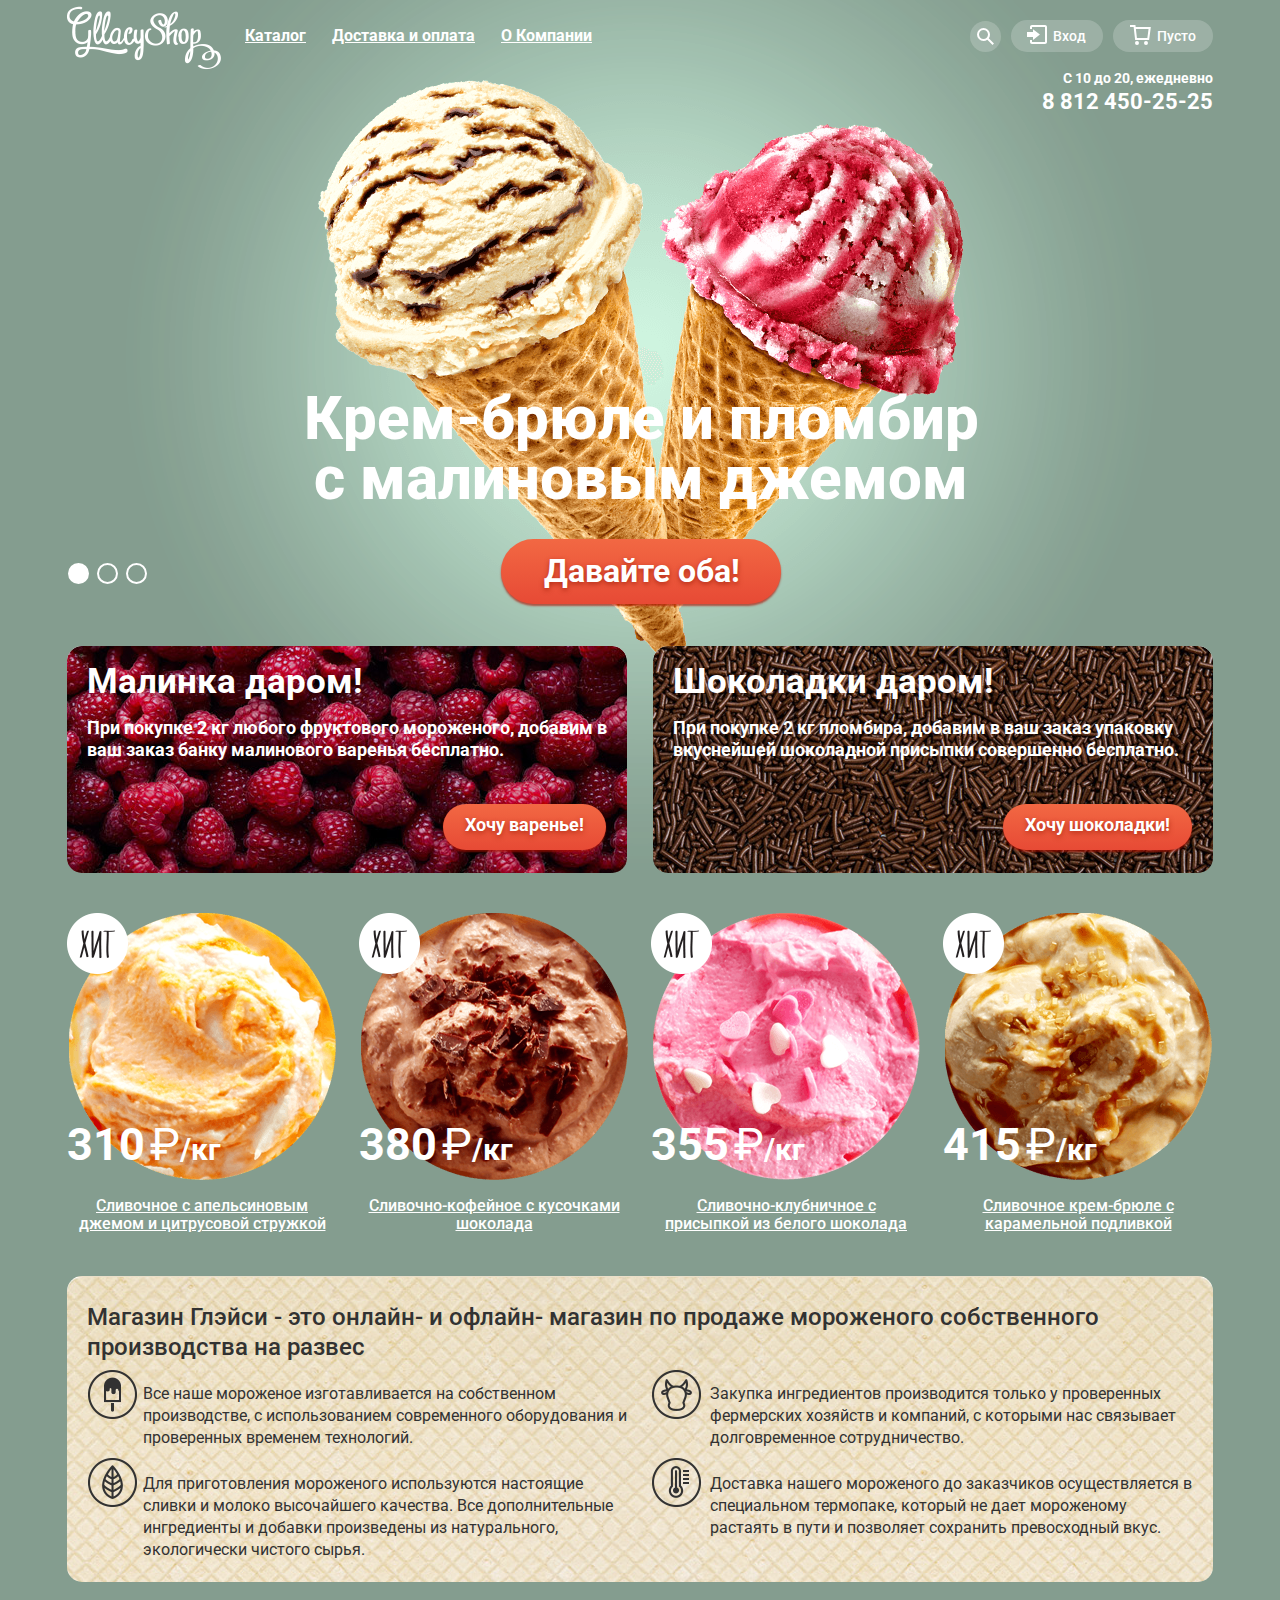
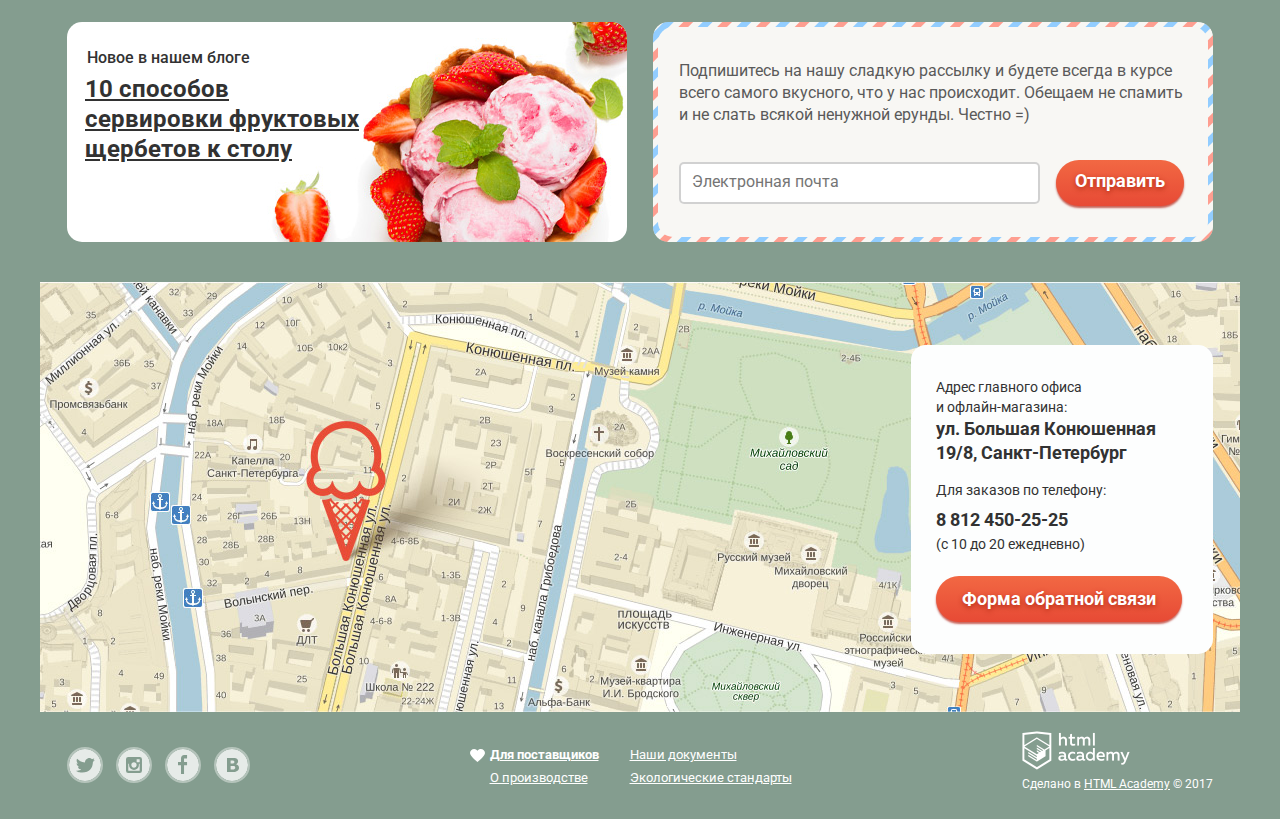
==== commit c006c28f: "Готовый проект" ====
--- a/index.html
+++ b/index.html
@@ -3,15 +3,15 @@
     <head>
     	<meta charset="utf-8">
     	<title>Главная Глейси</title>
-    	<link href="https://fonts.googleapis.com/css?family=Roboto" rel="stylesheet">
-    	<link href="https://fonts.googleapis.com/css?family=Roboto:400,700" rel="stylesheet">
+    	<link href="https://fonts.googleapis.com/css?family=Roboto:400,500,700&amp;subset=cyrillic" rel="stylesheet">
     	<link rel="stylesheet" href="css/normalize.css">
-    	<link rel="stylesheet" type="text/css" href="css/style.css">
+    	<link rel="stylesheet" type="text/css" href="css/style.min.css">
     </head>
     <body>
-            <input type="radio" class="visually-hidden" id="product-1" name="toggle" checked>
-            <input type="radio" class="visually-hidden" id="product-2" name="toggle">
-            <input type="radio" class="visually-hidden" id="product-3" name="toggle">
+    <div class="modal-overlay"></div>
+    <input type="radio" class="visually-hidden product-slide-1" id="product-1" name="toggle" checked>
+    <input type="radio" class="visually-hidden product-slide-2" id="product-2" name="toggle">
+    <input type="radio" class="visually-hidden product-slide-3" id="product-3" name="toggle">
 
     <div class="slider-container">
  		<header class="main-header">
@@ -22,25 +22,25 @@
  				    </a>
  				    <ul class="site-navigation">
  					    <li class="site-navigation-item">
- 						    <a class="no-hover" href="">Каталог</a>
+ 						    <a class="no-hover" href="#">Каталог</a>
  						    <!--Появляется при наведении-->
  					        <ul class="catalog-navigation-hover">
- 							    <li><a href="">Новинки</a></li>
- 							    <li><a href="catalog.html">Сливочные</a></li>
-							    <li><a href="">Щербеты</a></li>
- 							    <li><a href="">Фруктовый лед</a></li>
- 							    <li><a href="">Мелорин</a></li>
+ 							    <li class="catalog-navigation-item"><a href="#">Новинки</a></li>
+ 							    <li class="catalog-navigation-item"><a href="catalog.html">Сливочные</a></li>
+							    <li class="catalog-navigation-item"><a href="#">Щербеты</a></li>
+ 							    <li class="catalog-navigation-item"><a href="#">Фруктовый лед</a></li>
+ 							    <li class="catalog-navigation-item"><a href="#">Мелорин</a></li>
  						    </ul>
  					    </li>
  					    <li class="site-navigation-item">
- 						    <a href="">Доставка и оплата</a>
+ 						    <a href="#">Доставка и оплата</a>
  					    </li>
  					    <li class="site-navigation-item">
- 						    <a href="">О Компании</a>
+ 						    <a href="#">О Компании</a>
  					    </li>
  				    </ul>
  				    <ul class="user-navigation">
- 					    <li class="search-link">
+ 					    <li class="user-navigation-item search-link">
  						    <a href="#">
                                 <svg xmlns="http://www.w3.org/2000/svg" xmlns:xlink="http://www.w3.org/1999/xlink" width="17" height="17" viewBox="0 0 17 17">
                                     <path fill="#FFF" d="M16.958 15.527L11.75 10.32A6.455 6.455 0 0 0 13 6.5 6.5 6.5 0 1 0 6.5 13a6.465 6.465 0 0 0 3.839-1.263l5.205 5.204 1.414-1.414zM6.5 11C4.019 11 2 8.981 2 6.5S4.019 2 6.5 2 11 4.019 11 6.5 8.981 11 6.5 11z"/>
@@ -60,7 +60,7 @@
  						        </section>
                             </div>
  					    </li>
- 					    <li class="login-link">
+ 					    <li class="user-navigation-item login-link">
  						    <a class="login-link-user" href="#">
                                 <svg xmlns="http://www.w3.org/2000/svg" xmlns:xlink="http://www.w3.org/1999/xlink" width="21" height="19" viewBox="0 0 21 19">
                                     <g fill="#FFF">
@@ -94,7 +94,7 @@
  						        </section>
                             </div>
  					    </li>
- 					    <li class="basket">
+ 					    <li class="user-navigation-item basket">
  						    <a class="basket-link" href="#">
                                 <svg xmlns="http://www.w3.org/2000/svg" width="21" height="20" viewBox="0 0 21 20">
                                     <g fill="#FFF">
@@ -131,19 +131,19 @@
                         <label for="product-3">Третий</label>
                     </div>
                     <ul class="slider-list">
-                        <li class="slider-item slide" id="slide1">
+                        <li class="slider-item slide slide-1" id="slide1">
                             <h3 class="slide-title">
                                 Крем-брюле и пломбир с малиновым джемом
                             </h3>
                             <a class="button slide-button" href="#">Давайте оба!</a>
                         </li>
-                        <li class="slider-item slide" id="slide2">
+                        <li class="slider-item slide slide-2" id="slide2">
                             <h3 class="slide-title">
                             Шоколадный пломбир и лимонный сорбет
                             </h3>
                             <a class="button slide-button" href="#">Давайте оба!</a>
                         </li>
-                        <li class="slider-item slide" id="slide3">
+                        <li class="slider-item slide slide-3" id="slide3">
                             <h3 class="slide-title">
                             Пломбир с помадкой и клубничный щербет
                             </h3>
@@ -161,14 +161,14 @@
  						    <p class="banner-item-text">
  							    При покупке 2 кг любого фруктового мороженого, добавим в ваш заказ банку малинового варенья бесплатно.
  						    </p>
- 						    <a href="" class="button button-banner">Хочу варенье!</a>
+ 						    <a class="button button-banner" href="#">Хочу варенье!</a>
  					    </li>
  					    <li class="banner-item banner-item-chocolate">
  						    <h3>Шоколадки даром!</h3>
  						    <p class="banner-item-text">
                             При покупке 2 кг пломбира, добавим в ваш заказ упаковку вкуснейшей шоколадной присыпки совершенно бесплатно.
                             </p>
- 						    <a href="" class="button button-banner">Хочу шоколадки!</a>
+ 						    <a class="button button-banner" href="#">Хочу шоколадки!</a>
  					    </li>
  				    </ul>
  			    </section>
@@ -177,11 +177,10 @@
  				    <h2 class="visually-hidden">Хиты продаж</h2>
  
                     <ul class="product-list">
-                        <li class="product-item">
+                        <li class="product-item product-item-hit">
                             <div class="product-link">
-                                <a class="button button-product" href="">Быстрый просмотр</a>
-                            </div>
-                            <img src="img/product-hit.png" width="61" height="61" alt="Хит продаж" class="hit">
+                                <a class="button button-product" href="#">Быстрый просмотр</a>
+                            </div>
                             <img src="img/ice-product1.png" width="267" height="267" alt="Сливочное с апельсиновым джемом и цитрусовой стружкой">
                             <p class="product-text">
                                 <a href="#">
@@ -192,14 +191,13 @@
                                 310<span class="product-price-unicode">&#8381;</span><span>/кг</span>
                             </p>
  					    </li>
- 					    <li class="product-item">
+ 					    <li class="product-item product-item-hit">
                             <div class="product-link">
-                                <a class="button button-product" href="">Быстрый просмотр</a>
-                            </div>
-                            <img src="img/product-hit.png" width="61" height="61" alt="Хит продаж" class="hit">
+                                <a class="button button-product" href="#">Быстрый просмотр</a>
+                            </div>
 						    <img src="img/ice-product2.png" width="267" height="267" alt="Сливочно-кофейное с кусочками шоколада">
  						    <p class="product-text">
-                                <a>
+                                <a href="#">
  								    Сливочно-кофейное с кусочками шоколада
                                 </a>
  						    </p>
@@ -207,14 +205,13 @@
  						        380<span class="product-price-unicode">&#8381;</span><span>/кг</span>
 					        </p>
  					    </li>
- 					    <li class="product-item">
+ 					    <li class="product-item product-item-hit">
                             <div class="product-link">
-                                <a class="button button-product" href="">Быстрый просмотр</a>
-                            </div>
-                            <img src="img/product-hit.png" width="61" height="61" alt="Хит продаж" class="hit">
+                                <a class="button button-product" href="#">Быстрый просмотр</a>
+                            </div>
  						    <img src="img/ice-product3.png" width="267" height="267" alt="Сливочно-клубничное с присыпкой из белого шоколада">
  						    <p class="product-text">
-                                <a>
+                                <a href="#">
  								    Сливочно-клубничное с присыпкой из белого шоколада
                                 </a>
  						    </p>
@@ -222,14 +219,13 @@
  							    355<span class="product-price-unicode">&#8381;</span><span>/кг</span>
  						    </p>
  					    </li>
- 					    <li class="product-item">
+ 					    <li class="product-item product-item-hit">
                             <div class="product-link">
-                                <a class="button button-product" href="">Быстрый просмотр</a>
-                            </div>
-                            <img src="img/product-hit.png" width="61" height="61" alt="Хит продаж" class="hit">
+                                <a class="button button-product" href="#">Быстрый просмотр</a>
+                            </div>
  						    <img src="img/ice-product4.png" width="267" height="267" alt="Сливочное крем-брюле с карамельной подливкой">
  						    <p class="product-text">
-                                <a>
+                                <a href="#">
  								   Сливочное крем-брюле с карамельной подливкой
                                 </a>
  						    </p>
@@ -278,8 +274,9 @@
  							        Новое в нашем блоге
  						        </h3>
  						        <p class="news-item-text">
- 							        <a href="">10 способов сервировки фруктовых щербетов к столу</a>
+ 							        <a href="#">10 способов сервировки фруктовых щербетов к столу</a>
  						        </p>
+
  					        </li>
  				        </ul>
  			        </article>
@@ -315,10 +312,10 @@
  					    </p>
  					    <p class="contact-info-tel">
  						    Для заказов по телефону:<br>
- 						    <span>8 812 450-25-25</span><br>
+ 						    <span>8 812 450-25-25</span>
  						    (с 10 до 20 ежедневно)
  					    </p>
- 					    <button class="button contact-button" type="button">Форма обратной связи</button>
+ 					    <a class="button contact-button" href="feedback-form.html">Форма обратной связи</a>
  				    </div>
  			    </section>
             </div>
@@ -418,13 +415,13 @@
  				</p>
  				<p class="feedback-item">
  					<label class="visually-hidden" for="feedback-comments">Напишите что-нибудь</label>
- 					<textarea rows="7"  class="feedback-comments" id="feedback-comments" placeholder="Напишите что-нибудь..."></textarea>
+ 					<textarea class="feedback-comments" rows="7" id="feedback-comments" placeholder="Напишите что-нибудь..."></textarea>
  				</p>
  				<button class="button feedback-button" type="submit">Отправить</button>
  			</form>
  			<button class="modal-close" type="button"><span>Закрыть</span></button>
  		</section>
-        <script src="js/feedback-modal.js"></script>
     </div>
+        <script src="js/scripts.min.js"></script>
    	</body>
 </html>--- a/css/style.min.css
+++ b/css/style.min.css
@@ -0,0 +1 @@
+@-webkit-keyframes bounce{0%{-webkit-transform:translateY(-2000px) rotate(0deg);transform:translateY(-2000px) rotate(0deg)}20%,60%{-webkit-transform:rotate(15deg);transform:rotate(15deg)}40%,80%{-webkit-transform:rotate(-15deg);transform:rotate(-15deg)}70%{-webkit-transform:translateY(30px);transform:translateY(30px)}90%{-webkit-transform:translate(-50px);transform:translate(-50px)}to{-webkit-transform:translate(0) rotate(0deg);transform:translate(0) rotate(0deg)}}@keyframes bounce{0%{-webkit-transform:translateY(-2000px) rotate(0deg);transform:translateY(-2000px) rotate(0deg)}20%,60%{-webkit-transform:rotate(15deg);transform:rotate(15deg)}40%,80%{-webkit-transform:rotate(-15deg);transform:rotate(-15deg)}70%{-webkit-transform:translateY(30px);transform:translateY(30px)}90%{-webkit-transform:translate(-50px);transform:translate(-50px)}to{-webkit-transform:translate(0) rotate(0deg);transform:translate(0) rotate(0deg)}}body{font-family:'Roboto',Arial,sans-serif;font-size:16px;font-weight:700;line-height:18px;-webkit-box-sizing:border-box;box-sizing:border-box;min-width:1200px;color:#fff;background-color:#859e90;background-repeat:repeat;background-position:top center}.basket-inner:hover .basket-hover,.inner-container,.login-link:hover .button-login-hover,.login-link:hover .hover-link,.search-link:hover .button-search-hover,.search-link:hover .hover-search{display:block}.container{width:1146px;margin:0 auto}.slider-container{-webkit-transition:background-image .4s ease,background-color .7s ease;-o-transition:background-image .4s ease,background-color .7s ease;transition:background-image .4s ease,background-color .7s ease;background-color:#849d8f;background-image:url(../img/ice-cream1-2.png);background-repeat:no-repeat;background-position:top -3px center}.visually-hidden{position:absolute;overflow:hidden;clip:rect(0 0 0 0);width:1px;height:1px;margin:-1px;padding:0;border:0}.button{font:inherit;font-size:18px;font-weight:700;line-height:24px;display:inline-block;padding:9px 22px 13px;cursor:pointer;text-align:center;vertical-align:top;text-decoration:none;color:#fff;border:0;border-radius:50px;background:-webkit-gradient(linear,left top,left bottom,from(#f26843),to(#e74a35));background:-webkit-linear-gradient(top,#f26843 0%,#e74a35 100%);background:-o-linear-gradient(top,#f26843 0%,#e74a35 100%);background:linear-gradient(to bottom,#f26843 0%,#e74a35 100%);background-color:#f26843;-webkit-box-shadow:0 2px 2px rgba(172,16,0,.64);box-shadow:0 2px 2px rgba(172,16,0,.64);text-shadow:0 2px 5px rgba(160,32,11,.76)}.button:hover{background:-webkit-gradient(linear,left top,left bottom,from(#f58669),to(#ec6f5e));background:-webkit-linear-gradient(top,#f58669 0%,#ec6f5e 100%);background:-o-linear-gradient(top,#f58669 0%,#ec6f5e 100%);background:linear-gradient(to bottom,#f58669 0%,#ec6f5e 100%);-webkit-box-shadow:0 2px 2px #ac1000;box-shadow:0 2px 2px #ac1000}.button:active{background:-webkit-gradient(linear,left top,left bottom,from(#d84732),to(#e1613e));background:-webkit-linear-gradient(top,#d84732 0%,#e1613e 100%);background:-o-linear-gradient(top,#d84732 0%,#e1613e 100%);background:linear-gradient(to bottom,#d84732 0%,#e1613e 100%);-webkit-box-shadow:inset 0 2px 2px #ac1000;box-shadow:inset 0 2px 2px #ac1000}.main-navigation{font-size:16px;line-height:18px;margin-bottom:-4px;padding-top:6px;color:#fff}.main-navigation,.main-navigation .container{display:-webkit-box;display:-ms-flexbox;display:flex}.main-header-logo{width:154px;min-height:68px;margin-right:11px}.site-navigation{margin:0 0 8px}.site-navigation,.user-navigation{display:-webkit-box;display:-ms-flexbox;display:flex;padding:0;list-style:none;-webkit-box-pack:justify;-ms-flex-pack:justify;justify-content:space-between;-ms-flex-item-align:center;align-self:center;-ms-flex-wrap:wrap;flex-wrap:wrap}.site-navigation a,.user-navigation a{display:block;color:#fff}.site-navigation{min-width:373px}.site-navigation li{position:relative}.site-navigation-item>a{padding:7px 13px;border-radius:20px}.user-navigation{font-size:14px;font-weight:500;min-width:242px;margin:0 0 8px auto}.user-navigation-item>a{position:relative;vertical-align:center;text-decoration:none;border-radius:30px;background-color:rgba(255,255,255,.2)}.user-navigation>li{display:-webkit-box;display:-ms-flexbox;display:flex;margin-right:10px;-webkit-box-pack:center;-ms-flex-pack:center;justify-content:center;-webkit-box-align:center;-ms-flex-align:center;align-items:center}.user-navigation>li:last-child{margin-right:0}.search-link{position:relative}.search-link>a{display:-webkit-box;display:-ms-flexbox;display:flex;width:31px;min-height:31px;text-align:center;border-radius:50%;-webkit-box-pack:center;-ms-flex-pack:center;justify-content:center;-webkit-box-align:center;-ms-flex-align:center;align-items:center}.search-link svg{top:5px;left:6px}.button-search-hover,.hover-search{position:absolute;right:0;display:none;width:300px}.hover-search{height:10px;top:30px;background-color:transparent}.button-search-hover{z-index:10;top:7px;padding:20px 15px;border:1px solid;border-radius:5px;background-color:#f8f7f4;-webkit-box-shadow:0 20px 20px 1px rgba(0,0,0,.4);box-shadow:0 20px 20px 1px rgba(0,0,0,.4)}.search-link-form input{font-size:14px;line-height:18px;-webkit-box-sizing:border-box;box-sizing:border-box;width:100%;padding:15px;color:#999;border:0;border-radius:5px;background-color:#fff;box-shadow:inset 0 0 0 2px rgba(178,178,178,.6)}.search-link-form input:hover{box-shadow:inset 0 0 0 3px rgba(154,154,154,.6)}.search-link-form input:focus{outline:0;box-shadow:inset 0 0 0 3px rgba(46,136,228,.6)}.login-link{position:relative}.login-link-user{padding:7px 17px 7px 42px}.button-login-hover,.hover-link{position:absolute;right:0;display:none}.hover-link{height:10px;z-index:11;top:30px;width:277px;background-color:transparent}.button-login-hover{z-index:10;top:7px;width:237px;padding:20px;color:#323232;border-radius:5px;background-color:#f8f7f4;-webkit-box-shadow:0 20px 20px 1px rgba(0,0,0,.4);box-shadow:0 20px 20px 1px rgba(0,0,0,.4)}.login-link-form p,.password-info p{margin:0;padding:0}.login-link-form input{-webkit-box-sizing:border-box;box-sizing:border-box;width:100%;margin-bottom:20px;padding:15px;border:0;border-radius:5px;box-shadow:inset 0 0 0 2px rgba(178,178,178,.6)}.login-link-form input:hover{box-shadow:inset 0 0 0 3px rgba(154,154,154,.6)}.login-link-form input:focus{outline:0;box-shadow:inset 0 0 0 3px rgba(46,136,228,.6)}.login-link-footer{display:-webkit-box;display:-ms-flexbox;display:flex;-webkit-box-pack:justify;-ms-flex-pack:justify;justify-content:space-between;-webkit-box-align:center;-ms-flex-align:center;align-items:center}.password-info a{font-size:13px;font-weight:700;line-height:24px;color:#323232}.password-indo a:active,.password-info a:focus,.password-info a:hover{color:#e84d37;outline:0}.button-login-link{padding:10px 25px}.basket-link svg,.login-link-user svg{position:absolute;top:5px;left:16px}.basket-link{padding:7px 17px 7px 44px}.basket-link svg{left:17px}.site-navigation-item>a[href]:focus,.site-navigation-item>a[href]:hover,.user-navigation-item>a:focus,.user-navigation-item>a:hover{text-decoration:none;color:#333;background-color:#f7f6f3}.site-navigation-item>a[href]:active{box-shadow:inset 0 2px 2px 0 #696969}.basket a:active circle,.basket a:active path,.basket a:focus circle,.basket a:focus path,.basket a:hover circle,.basket a:hover path,.login-link a:active path,.login-link a:focus path,.login-link a:hover path,.search-link a:active path,.search-link a:focus path,.search-link a:hover path{fill:#333}li.basket-inner a{position:relative;color:#323232;background-color:#fff}.basket-inner a:focus .basket-orange,.basket-inner a:hover .basket-orange{fill:#e84d37}.basket-inner::after{position:absolute;top:45px;right:0;width:120px;height:6px;content:'';background-color:transparent}.basket-hover,.basket-product{width:520px;background-color:#fff}.basket-hover{position:absolute;z-index:20;top:51px;right:0;display:none;min-height:220px;padding:10px;border-radius:5px;-webkit-box-shadow:0 20px 20px 1px rgba(0,0,0,.4);box-shadow:0 20px 20px 1px rgba(0,0,0,.4)}.basket-product{font-size:13px;line-height:16px;margin-bottom:5px;border-collapse:collapse;color:#323232}.basket-product td{padding:15px 10px;text-align:left}.basket-product-close{padding:10px;background-image:url(../img/product-close.png);background-repeat:no-repeat;background-position:50% 50%}.basket-product-row .basket-product-text{width:230px;padding-left:50px}.basket-product-text a::before{position:absolute;width:33px;height:33px;content:''}.basket-product-text-1 a::before,.basket-product-text-2 a::before{top:-7px;left:-45px;background-image:url(../img/product-text-1.png);background-repeat:no-repeat}.basket-product-text-2 a::before{top:0;background-image:url(../img/product-text-2.png)}td.basket-product-price{font-size:15px;font-weight:700;line-height:18px;text-align:right}.basket-product tr:nth-last-of-type(2){border-bottom:1px solid #d3d3d3}.basket-hover .basket-hover-button{font-size:18px;line-height:24px;display:inline-block;vertical-align:middle;min-width:148px;margin-left:350px;padding:10px 13px;color:#fff}.site-navigation-current>a{text-decoration:none;background-color:#d07058}.catalog-navigation-hover{font-size:14px;position:absolute;z-index:20;top:31px;left:-6px;display:none;overflow:hidden;width:143px;margin:0;padding:7px 0 0;list-style:none;border-radius:5px}.product-item:hover div.product-link,.site-navigation li:hover .catalog-navigation-hover{display:block}.catalog-navigation-hover li{position:relative;background-color:#fff}.catalog-navigation-hover .catalog-navigation-current{background-color:#d07058}.catalog-navigation-hover a{font-weight:400;display:block;padding:8px 0 8px 20px;text-decoration:none;color:#323232}.catalog-navigation-item:first-child a{font-weight:700;padding-top:13px;padding-bottom:13px}.catalog-navigation-item:first-child::after{position:absolute;bottom:0;left:11px;width:120px;height:1px;content:'';background-color:rgba(0,0,0,.2)}.catalog-navigation-item:last-child a{padding-bottom:13px}.catalog-navigation-hover a:hover{background-color:rgba(208,112,88,.2)}.catalog-navigation-hover a:active{background-color:rgba(208,112,88,.6)}.container{margin-top:0;padding:0}.container,.inner-container{position:relative}.main-navigation-info{font-size:14px;line-height:16px;position:absolute;z-index:10;top:0;right:0;margin:0;padding:0;text-align:right}.main-navigation-info-time{margin:0 0 4px;padding:0}.main-navigation-info-tel{font-size:22px;line-height:24px;margin:0;padding:0}.slider{position:relative;margin-right:-2px;margin-bottom:2px;padding-top:319px;text-align:center;color:#fff}.slider-list{margin:0;padding:0;list-style:none}.slide{display:none}.slide-title{font-size:60px;font-weight:800;line-height:60px;width:700px;margin:0 auto 30px}.slider-controls{font-size:0;position:absolute;z-index:10;bottom:60px;left:1px}.slider-controls label{display:inline-block;width:17px;height:17px;margin-right:8px;cursor:pointer;vertical-align:top;border:2px solid #fff;border-radius:50%;background-color:transparent}.slider-controls label:hover{background-color:rgba(255,255,255,.4)}.product-slide-1:checked~.slider-container{background-color:#849d8f;background-image:url(../img/ice-cream1-2.png);background-repeat:no-repeat}.product-slide-2:checked~.slider-container{background-color:#8996a6;background-image:url(../img/ice-cream3-4.png);background-repeat:no-repeat}.product-slide-3:checked~.slider-container{background-color:#9d8b84;background-image:url(../img/ice-cream5-6.png);background-repeat:no-repeat}.product-slide-1:checked~.slider-container .slide-1,.product-slide-2:checked~.slider-container .slide-2,.product-slide-3:checked~.slider-container .slide-3{display:block}.product-slide-1:checked~.slider-container label[for=product-1],.product-slide-2:checked~.slider-container label[for=product-2],.product-slide-3:checked~.slider-container label[for=product-3]{background-color:#fff}.slide-button{font-size:32px;font-weight:700;line-height:44px;width:220px;margin-bottom:40px;padding:10px 29px 11px 31px}.banners{font-size:18px;font-weight:700;line-height:22px;color:#fff}.banner-list{display:-webkit-box;display:-ms-flexbox;display:flex;list-style:none;-webkit-box-pack:justify;-ms-flex-pack:justify;justify-content:space-between}.banners h3{font-size:35px;line-height:41px;margin:0 0 15px;padding:0}.banner-item-text,.banner-list{margin:0;padding:0}.banner-item{position:relative;width:540px;height:212px;margin-right:26px;margin-bottom:40px;padding-top:15px;padding-right:20px;padding-left:20px;border-radius:15px}.banner-item-chocolate,.banner-item-crimson{background-image:url(../img/crimson-bg.jpg);background-color:#c51642;background-repeat:no-repeat}.banner-item-chocolate{margin-right:0;background-image:url(../img/chocolate-bg.jpg);background-color:#76554a}.button-banner{position:absolute;right:21px;bottom:23px}.product-list{display:-webkit-box;display:-ms-flexbox;display:flex;margin:0;padding:0;list-style:none;-ms-flex-wrap:wrap;flex-wrap:wrap}.product-item{position:relative;width:270px;margin-bottom:43px;margin-right:22px;text-align:center}.product-item:nth-child(4n){margin-right:0}.features h3,.product-item a{font-weight:500;color:#fff}.product-item-hit::before{content:"";position:absolute;top:0;left:0;width:61px;height:61px;background-image:url(../img/product-hit.png);background-repeat:no-repeat}div.product-link{position:absolute;z-index:1;top:-5px;left:-10px;width:290px;min-height:380px;padding-bottom:20px;background-color:rgba(255,255,255,.2);display:none}.button-product{position:absolute;bottom:19px;left:43px}.product-price{font-size:45px;font-weight:700;position:absolute;top:178px;left:0}.product-text{margin:13px 0 0;padding:0 8px}.product-text a{font-weight:500;text-decoration:underline}.product-price span{font-size:30px}.product-price .product-price-unicode{font-size:45px;font-weight:400;margin-left:5px}.features{width:1146px;min-height:305px;margin-bottom:40px;color:#323232;border-top:1px solid transparent;border-radius:15px;background-image:url(../img/pattern-bg.jpg);background-color:#eadfc9;background-repeat:no-repeat}.features h3{font-size:24px;line-height:30px;margin:25px 20px 3px;padding:0;color:#323232}.features-list{font-size:16px;line-height:22px;display:-webkit-box;display:-ms-flexbox;display:flex;margin:0;padding:0;list-style:none;-ms-flex-wrap:wrap;flex-wrap:wrap;-webkit-box-pack:justify;-ms-flex-pack:justify;justify-content:space-between}.features-item{width:540px;margin-left:20px}.features-item:nth-of-type(3n),.features-item:nth-of-type(4n){margin-top:6px}.features-item:nth-of-type(2n),.feauters-item:nth-of-type(4n){margin-left:0}.features-item-text{font-weight:400;color:#323232;position:relative;margin:18px 0 0 56px;padding:0}.features-item-text-2,.features-item-text-4{margin-left:37px;padding-right:15px}.features-item-text::before{position:absolute;z-index:10;width:49px;height:49px;content:''}.features-item-text-1::before{top:-13px;left:-55px;background-image:url(../img/features-photo1.png)}.features-item-text-2::before{top:-13px;left:-58px;background-image:url(../img/features-photo2.png)}.features-item-text-3::before{top:-15px;left:-55px;background-image:url(../img/features-photo3.png)}.features-item-text-4::before{top:-15px;left:-58px;background-image:url(../img/features-photo4.png)}.index-column{display:-webkit-box;display:-ms-flexbox;display:flex;margin-bottom:40px;-webkit-box-pack:justify;-ms-flex-pack:justify;justify-content:space-between}.news,.news-list{margin:0;padding:0;color:#323232}.news{width:560px;min-height:220px;border-radius:15px;background-image:url(../img/news-bg.jpg);background-color:#fff;background-repeat:no-repeat}.news-list{list-style:none}.news-list h3{font-size:16px;font-weight:500;line-height:22px;margin:25px 0 5px 20px;padding:0;color:#323232}.news-item-text{font-size:24px;width:285px;margin:0 0 0 18px}.news-list a{line-height:30px;text-decoration:underline;color:#323232}.news-list a:active,.news-list a:hover{color:#e84d37}.distribution{font-weight:400;display:-webkit-box;display:-ms-flexbox;display:flex;width:560px;min-height:220px;margin:0;padding:0;color:#5a5a5a;border-radius:15px;background-image:url(../img/email-bg.png)}.distribution-wraper{width:529px;height:144px;margin:auto;padding:33px 0 33px 21px;border-radius:15px;background-color:#f8f7f4}.distribution-text{font-size:16px;line-height:22px;margin:0 0 34px;padding:0 20px 0 0}.distribution-form input[type=email]{font-size:16px;line-height:24px;font-weight:400;width:335px;margin-top:2px;margin-right:12px;padding:8px 13px 10px;border:0;border-radius:5px;box-shadow:inset 0 0 0 2px rgba(178,178,178,.6)}.distribution-form input:hover,.feedback-form .feedback-comments:hover,.feedback-form input[type=email]:hover,.feedback-form input[type=text]:hover{box-shadow:inset 0 0 0 3px rgba(154,154,154,.6)}.distribution-form input:focus,.feedback-form .feedback-comments:focus,.feedback-form input[type=email]:focus,.feedback-form input[type=text]:focus{outline:0;box-shadow:inset 0 0 0 3px rgba(46,136,228,.6)}.distribution-button{padding-left:19px;padding-right:19px}.map{position:relative;width:1200px;min-height:430px;margin-bottom:17px;margin-left:-27px;color:#323232;background-color:transparent}.contact-info,.map iframe,.map img{position:absolute;z-index:1}.map img{z-index:0;top:0;left:0}.contact-info{font-size:14px;font-weight:400;line-height:20px;z-index:2;top:63px;right:27px;width:252px;min-height:241px;padding:32px 25px;color:#323232;border-radius:15px;background-color:#fdfefe}.contact-info-address{margin:0 0 15px;padding:0}.contact-info span{font-size:18px;font-weight:700;line-height:24px}.contact-info-tel{margin:0 0 22px;padding:0}.contact-info-tel span{display:block;margin-top:8px;margin-bottom:2px}.contact-button{padding:11px 26px}.main-footer ul{font-size:13px;font-weight:400;line-height:18px;margin:0;padding:0;list-style:none}.main-footer a{text-decoration:underline;color:#fff}.breadcrumbs a:active,.breadcrumbs a:focus,.breadcrumbs a:hover,.main-footer a:active,.main-footer a:focus,.main-footer a:hover{color:#ffbc9e}.footer-social-list,footer .container{display:-webkit-box;display:-ms-flexbox;display:flex}footer .container{margin-top:19px;padding-bottom:26px;-webkit-box-pack:justify;-ms-flex-pack:justify;justify-content:space-between}.footer-social{width:260px;margin-top:16px}.footer-social-list{margin:0;padding:0;list-style:none}.footer-social-item{margin-right:13px}.footer-social-item svg{border:2px solid rgba(255,255,255,.5);border-radius:50%}.fillers-list li:last-child,.footer-social-item:last-child,.percent li:last-child{margin-right:0}.button-social{opacity:.8}.button-social:focus,.button-social:hover{opacity:1;outline:0}.button-social:hover svg{border:2px solid rgba(255,255,255,.7)}.button-social:active svg{opacity:.8}.provider{width:360px;margin-top:15px;margin-left:-10px}.provider-list{display:-webkit-box;display:-ms-flexbox;display:flex;margin:0;padding:0;-ms-flex-wrap:wrap;flex-wrap:wrap}.provider-item{min-width:140px;margin-bottom:5px}.provider-item-love a{font-weight:700;position:relative}.provider-item-love svg{position:absolute;top:2px;left:-20px}.footer-copyright{width:191px;padding-left:0}.footer-copyright a,.footer-copyright p{font-size:12px;font-weight:400;line-height:18px;margin:0;padding:0}.modal-feedback{position:fixed;z-index:12;top:200px;left:50%;display:none;width:430px;margin-left:-215px;padding:20px 25px 95px;color:#323232;border-radius:15px;background-color:#f8f7f3}.modal-show{display:block;-webkit-animation-name:bounce;animation-name:bounce;-webkit-animation-duration:.4s;animation-duration:.4s}.modal-overlay{position:fixed;display:none;z-index:11;width:100%;height:100%;background-color:#000;opacity:.5}.modal-overlay-show{display:block}.modal-feedback h3{font-size:24px;font-weight:700;line-height:28px;margin:0 0 20px;color:#323232}.modal-feedback p{margin:0 0 20px;padding:0}.modal-feedback p:last-child{margin-bottom:0}.feedback-form input[type=email],.feedback-form input[type=text]{width:237px;padding:10px 15px}.feedback-form .feedback-button{position:absolute;right:25px;bottom:25px}.feedback-form .feedback-comments,.feedback-form input[type=email],.feedback-form input[type=text]{font:inherit;font-weight:400;box-sizing:border-box;color:#000;background-color:#fff;border:0;border-radius:5px;-moz-box-shadow:inset 0 0 0 2px rgba(178,178,178,.6);box-shadow:inset 0 0 0 2px rgba(178,178,178,.6)}.feedback-comments{font-size:16px;line-height:18px;box-sizing:border-box;width:100%;padding:10px 15px}.modal-feedback .modal-close{font-size:0;position:absolute;top:15px;right:15px;width:18px;height:18px;cursor:pointer;border:0;background-color:transparent}.modal-feedback .modal-close::after,.modal-feedback .modal-close::before{position:absolute;top:8px;left:-1px;width:20px;height:2px;content:'';background-color:#323232}.modal-feedback .modal-close::before{-webkit-transform:rotate(45deg);-ms-transform:rotate(45deg);transform:rotate(45deg)}.modal-feedback .modal-close::after{-webkit-transform:rotate(-45deg);-ms-transform:rotate(-45deg);transform:rotate(-45deg)}.inner-page{font-family:'Roboto',Arial,sans-serif}.inner-container{padding-top:25px}.page-title{font-size:35px;font-weight:700;line-height:41px;margin:0 0 25px;padding:0;color:#fff}.breadcrumbs,.filtres{font-size:14px;font-weight:400}.breadcrumbs{line-height:16px;display:-webkit-box;display:-ms-flexbox;display:flex;margin:0 0 7px;padding:0;list-style:none;color:#fff}.breadcrumbs li{position:relative;margin-right:20px}.breadcrumbs a{font-weight:400;color:rgba(255,255,255,.8)}.breadcrumbs span{position:absolute;left:60px}.filtres{margin-bottom:38px}form.filter{display:-webkit-box;display:-ms-flexbox;display:flex;-ms-flex-wrap:wrap;flex-wrap:wrap}.filter select,.filter ul{color:#fff;border-radius:25px;background-color:rgba(255,255,255,.2)}.filter>div{margin-right:15px}.sorting select{font-size:16px;line-height:19px;padding:9px 32px 9px 15px;background-image:url(../img/icon-select.svg);background-repeat:no-repeat;background-position:top 14px right 15px;border:0;-webkit-appearance:none;-moz-appearance:none}.sorting select::-ms-expand{display:none}select option,select:hover{color:#323232}select:hover{background-image:url(../img/icon-select-open.svg);background-position:top 13px right 13px}.sorting p{margin:0 0 4px;padding:0 0 0 15px}.range-filter{width:220px}.percent p,.range-filter p{margin:0 0 5px;padding:0 0 0 14px}.range-controls{position:relative;height:21px;padding-top:16px;padding-right:21px;padding-left:21px;border-radius:25px;background-color:rgba(255,255,255,.2)}.range-controls .scale{height:4px;background-color:#d1dad3}.range-controls .bar{width:60%;height:4px;margin-left:10%;background-color:#fff}.range-controls .toggle{position:absolute;top:8px;left:0;width:4px;height:4px;padding:0;cursor:pointer;border:8px solid #fff;border-radius:50%;background-color:#ababab;-webkit-box-shadow:0 2px 1px 0 #cfcfcf;box-shadow:0 2px 1px 0 #cfcfcf}.range-controls .toggle-min{left:34px}.range-controls .toggle-max{left:132px}.percent ul{min-width:345px;margin:0;padding:9px 15px;list-style:none;-ms-flex-wrap:wrap;flex-wrap:wrap;-webkit-box-pack:justify;-ms-flex-pack:justify;justify-content:space-between}.percent li{font-size:16px;margin-right:19px}.percent label,.percent ul{display:-webkit-box;display:-ms-flexbox;display:flex}.percent label:before{display:block;width:26px;height:20px;margin-right:5px;content:'';background-image:url(../img/radio-off.svg);background-repeat:no-repeat;background-size:20px;opacity:.7}.fillers label:hover::before,.percent label:hover::before{opacity:1}.percent input[type=radio]:checked~label:before{background-image:url(../img/radio-on.svg);opacity:1}.fillers .fillers-list,.fillers label{display:-webkit-box;display:-ms-flexbox;display:flex}.fillers .fillers-list{font-size:16px;-ms-flex-wrap:wrap;flex-wrap:wrap;min-width:635px;margin:0;padding:5px 20px 5px 16px;list-style:none;-webkit-box-pack:justify;-ms-flex-pack:justify;justify-content:space-between}.fillers-list li{margin-right:20px}.fillers p{margin:14px 0 5px;padding:0 0 0 14px}.fillers label{-webkit-box-align:center;-ms-flex-align:center;align-items:center}.fillers label::before{display:block;width:25px;height:25px;margin-right:8px;vertical-align:center;content:'';background-image:url(../img/checkbox-off.svg);background-repeat:no-repeat;background-size:20px 20px;background-position:0;opacity:.7}.fillers input:checked~label::before{background-image:url(../img/checkbox-on.svg);background-size:24px 20px}.filter-button{font-size:16px;line-height:18px;min-height:32px;padding:9px 30px;color:#fff;border:0;border-radius:25px;background-color:rgba(255,255,255,.2);box-shadow:inset 0 0 0 2px #fff;-ms-flex-item-align:end;align-self:flex-end}.filter-button:hover{color:#323232;background-color:#fff}.filter-button:active{background-color:rgba(255,255,255,.5);box-shadow:inset 0 2px 1px 0 #696969}.pagination,.pagination-list{display:-webkit-box;display:-ms-flexbox;display:flex}.pagination{margin-top:45px;margin-bottom:30px;-webkit-box-align:center;-ms-flex-align:center;align-items:center;-webkit-box-pack:end;-ms-flex-pack:end;justify-content:flex-end}.pagination-list{margin:0 10px 0 6px;padding:0;list-style:none;-webkit-box-pack:justify;-ms-flex-pack:justify;justify-content:space-between}.pagination-item a{font-size:16px;line-height:26px;display:inline-block;width:26px;height:26px;margin-left:5px;text-align:center;vertical-align:middle;text-decoration:none;color:#fff;border-radius:50%}.pagination-item a[href]:focus,.pagination-item a[href]:hover{background-color:rgba(255,255,255,.2);outline:0}.pagination-item a[href]:active,.pagination-item-current a{color:#323232;background-color:#fff}.pagination-toggle{font-size:0;position:relative;display:block;width:10px;height:13px;cursor:pointer}.pagination-toggle::after,.pagination-toggle::before{position:absolute;width:1px;height:7px;content:'';background-color:#fff}.pagination-toggle::before{top:0;left:5px;-webkit-transform:rotate(45deg);-ms-transform:rotate(45deg);transform:rotate(45deg)}.pagination-toggle::after{top:5px;left:5px}.pagination-toggle-next::before,.pagination-toggle::after{-webkit-transform:rotate(-45deg);-ms-transform:rotate(-45deg);transform:rotate(-45deg)}.pagination-toggle-next::after{-webkit-transform:rotate(45deg);-ms-transform:rotate(45deg);transform:rotate(45deg)}.pagination-disabled{opacity:.3}.inner-container{border-bottom:1px solid rgba(255,255,255,.3)}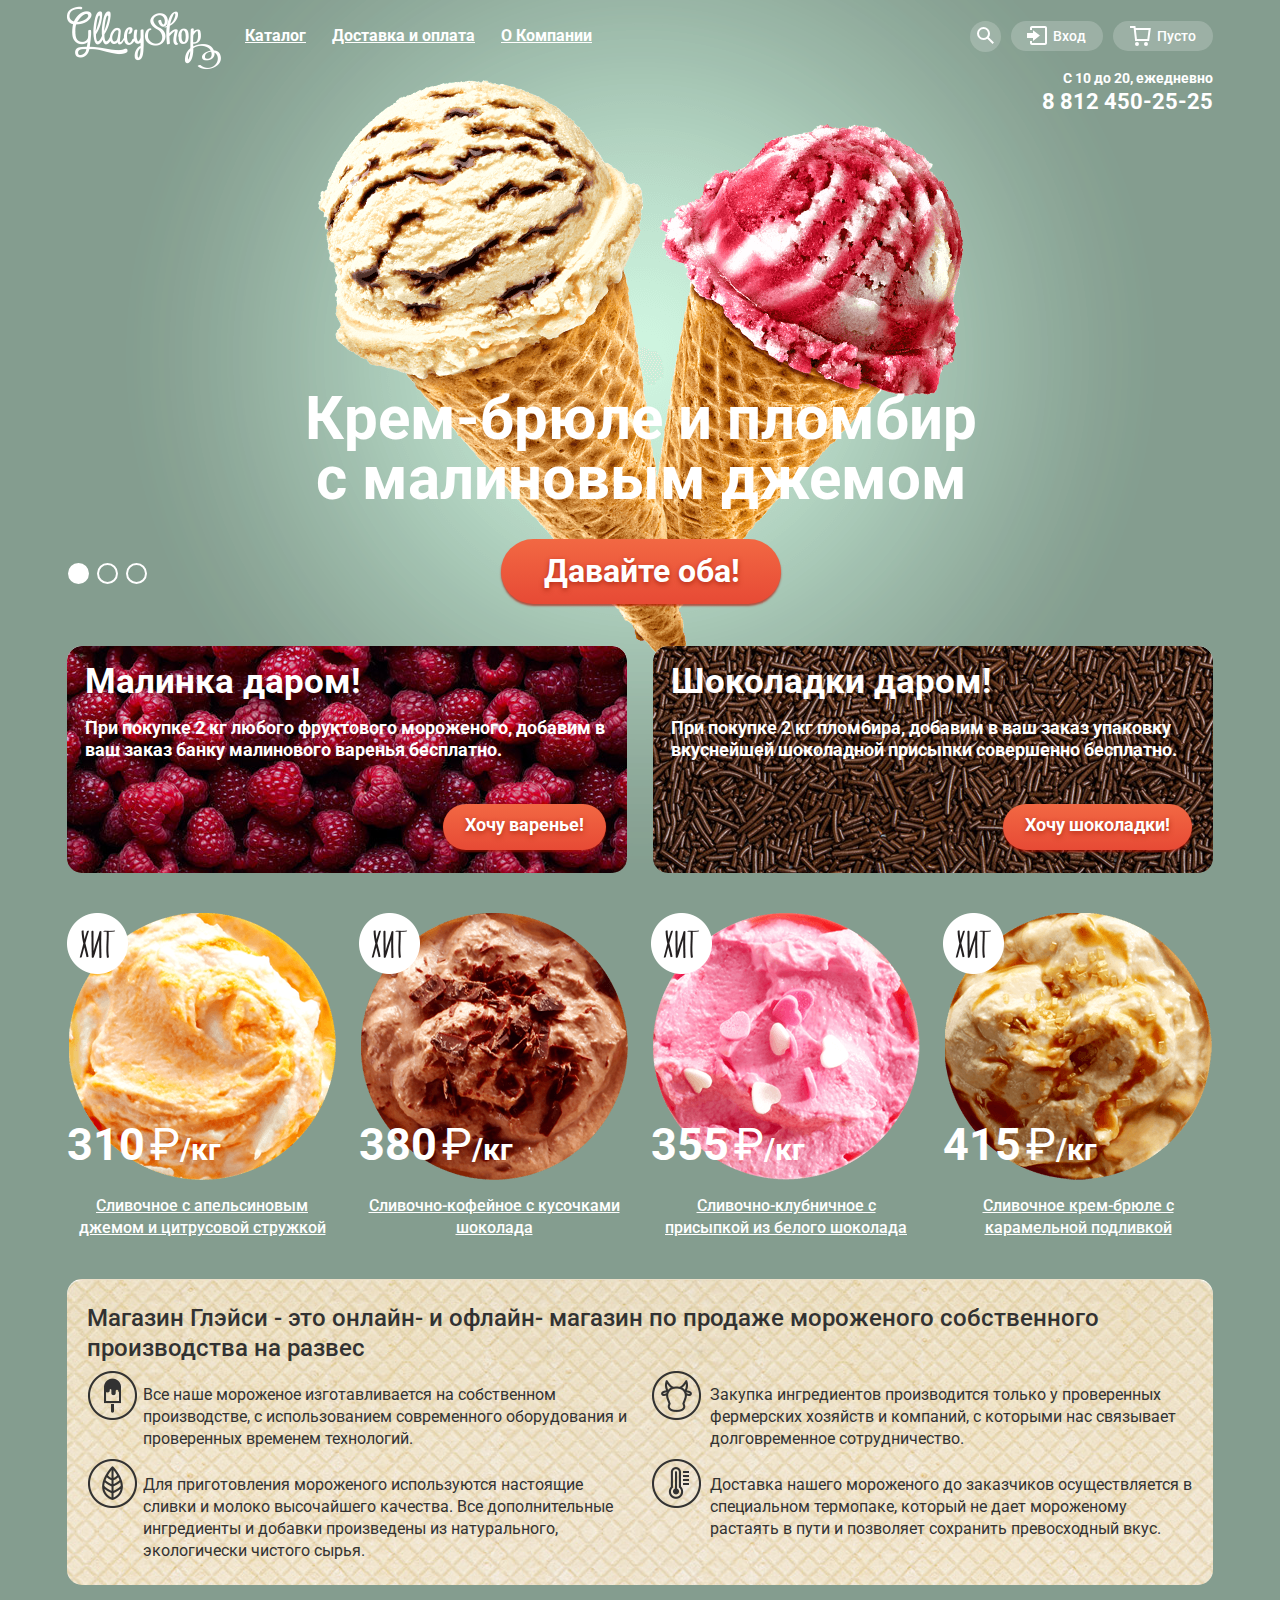
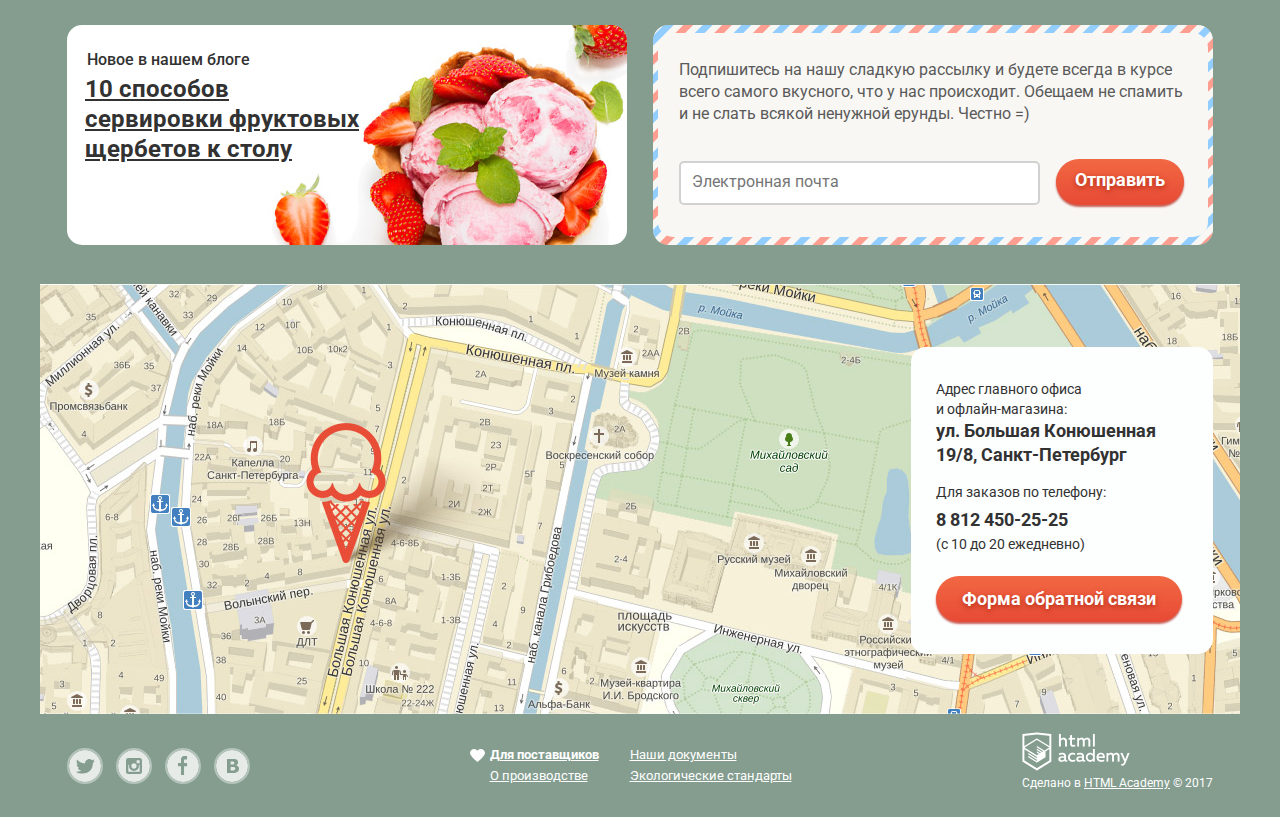
==== commit fd0b89ca: "Готовый проект" ====
--- a/index.html
+++ b/index.html
@@ -5,7 +5,7 @@
     	<title>Главная Глейси</title>
     	<link href="https://fonts.googleapis.com/css?family=Roboto:400,500,700&amp;subset=cyrillic" rel="stylesheet">
     	<link rel="stylesheet" href="css/normalize.css">
-    	<link rel="stylesheet" type="text/css" href="css/style.min.css">
+    	<link rel="stylesheet" type="text/css" href="css/style.css">
     </head>
     <body>
     <div class="modal-overlay"></div>
--- a/css/style.css
+++ b/css/style.css
@@ -0,0 +1,2145 @@
+body {
+    font-family: 'Roboto', Arial, sans-serif;
+    font-size: 16px;
+    font-weight: 700;
+    line-height: 18px;
+
+    -webkit-box-sizing: border-box;
+            box-sizing: border-box;
+    min-width: 1200px;
+
+    color: #fff;
+    background-color: #859e90;
+    background-repeat: repeat;
+    background-position: top center;
+}
+
+.inner-container {
+    display: block;
+}
+
+.container {
+    position: relative;
+
+    width: 1146px;
+    margin: 0 auto;
+}
+
+.slider-container {
+    -webkit-transition: background-image .4s ease, background-color .7s ease;
+         -o-transition: background-image .4s ease, background-color .7s ease;
+            transition: background-image .4s ease, background-color .7s ease;
+
+    background-color: #849d8f;
+    background-image: url('../img/ice-cream1-2.png');
+    background-repeat: no-repeat;
+    background-position: top -3px center;
+}
+
+.visually-hidden {
+    position: absolute;
+
+    overflow: hidden;
+    clip: rect(0 0 0 0);
+
+    width: 1px;
+    height: 1px;
+    margin: -1px;
+    padding: 0;
+
+    border: 0;
+}
+
+.button {
+    font: inherit;
+    font-size: 18px;
+    font-weight: 700;
+    line-height: 24px;
+
+    display: inline-block;
+
+    padding: 13px 22px;
+    padding-top: 9px;
+
+    cursor: pointer;
+    text-align: center;
+    vertical-align: top;
+    text-decoration: none;
+
+    color: #fff;
+    border: none;
+    border-radius: 50px;
+    background: -webkit-gradient(linear, left top, left bottom, from(#f26843), to(#e74a35));
+    background: -webkit-linear-gradient(top, #f26843 0%, #e74a35 100%);
+    background:      -o-linear-gradient(top, #f26843 0%, #e74a35 100%);
+    background:         linear-gradient(to bottom, #f26843 0%, #e74a35 100%);
+    background-color: #f26843;
+    -webkit-box-shadow: 0 2px 2px rgba(172, 16, 0, .64);
+            box-shadow: 0 2px 2px rgba(172, 16, 0, .64);
+    text-shadow: 0 2px 5px rgba(160, 32, 11, .76);
+}
+
+.button:hover {
+    background: -webkit-gradient(linear, left top, left bottom, from(#f58669), to(#ec6f5e));
+    background: -webkit-linear-gradient(top, #f58669 0%, #ec6f5e 100%);
+    background:      -o-linear-gradient(top, #f58669 0%, #ec6f5e 100%);
+    background:         linear-gradient(to bottom, #f58669 0%, #ec6f5e 100%);
+    -webkit-box-shadow: 0 2px 2px rgba(172, 16, 0, 1);
+            box-shadow: 0 2px 2px rgba(172, 16, 0, 1);
+}
+
+.button:active {
+    background: -webkit-gradient(linear, left top, left bottom, from(#d84732), to(#e1613e));
+    background: -webkit-linear-gradient(top, #d84732 0%, #e1613e 100%);
+    background:      -o-linear-gradient(top, #d84732 0%, #e1613e 100%);
+    background:         linear-gradient(to bottom, #d84732 0%, #e1613e 100%);
+    -webkit-box-shadow: inset 0 2px 2px rgba(172, 16, 0,1);
+            box-shadow: inset 0 2px 2px rgba(172, 16, 0,1);
+}
+
+.main-navigation {
+    font-size: 16px;
+    line-height: 18px;
+
+    display: -webkit-box;
+    display: -ms-flexbox;
+    display: flex;
+
+    margin-bottom: -4px;
+    padding-top: 6px;
+
+    color: #fff;
+}
+
+.main-navigation .container {
+    display: -webkit-box;
+    display: -ms-flexbox;
+    display: flex;
+}
+
+.main-header-logo {
+    width: 154px;
+    min-height: 68px;
+    margin-right: 11px;
+}
+
+.site-navigation,
+.user-navigation {
+    display: -webkit-box;
+    display: -ms-flexbox;
+    display: flex;
+
+    margin: 0;
+    margin-bottom: 8px;
+    padding: 0;
+
+    list-style: none;
+
+    -webkit-box-pack: justify;
+    -ms-flex-pack: justify;
+    justify-content: space-between;
+    -ms-flex-item-align: center;
+    align-self: center;
+    -ms-flex-wrap: wrap;
+        flex-wrap: wrap;
+}
+
+.site-navigation a,
+.user-navigation a {
+    display: block;
+
+    color: #fff;
+}
+
+.site-navigation {
+    min-width: 373px;
+}
+
+.site-navigation li {
+    position: relative;
+}
+
+.site-navigation-item > a {
+    padding: 7px 13px 7px;
+
+    border-radius: 20px;
+}
+
+.user-navigation {
+    font-size: 14px;
+    line-height: 16px;
+    font-weight: 500;
+
+    min-width: 242px;
+    margin-left: auto;
+}
+
+.user-navigation-item > a {
+    position: relative;
+
+    vertical-align: center;
+    text-decoration: none;
+
+    border-radius: 30px;
+    background-color: rgba(255, 255, 255, .2);
+}
+
+.user-navigation > li {
+    display: -webkit-box;
+    display: -ms-flexbox;
+    display: flex;
+
+    margin-right: 10px;
+
+    -webkit-box-pack: center;
+    -ms-flex-pack: center;
+    justify-content: center;
+    -webkit-box-align: center;
+    -ms-flex-align: center;
+    align-items: center;
+}
+
+.user-navigation > li:last-child {
+    margin-right: 0;
+}
+
+.search-link {
+    position: relative;
+}
+
+.search-link > a {
+    display: -webkit-box;
+    display: -ms-flexbox;
+    display: flex;
+
+    width: 31px;
+    min-height: 31px;
+
+    text-align: center;
+
+    border-radius: 50%;
+
+    -webkit-box-pack: center;
+    -ms-flex-pack: center;
+    justify-content: center;
+    -webkit-box-align: center;
+    -ms-flex-align: center;
+    align-items: center;
+}
+
+.search-link svg {
+	position: absolute;
+	top: 6px;
+	left: 7px;
+}
+
+.hover-search {
+    position: absolute;
+    top: 30px;
+    right: 0;
+
+    display: none;
+
+    width: 300px;
+    height: 10px;
+
+    background-color: transparent;
+}
+
+.button-search-hover {
+    position: absolute;
+    z-index: 10;
+    top: 7px;
+    right: 0;
+
+    display: none;
+
+    width: 300px;
+    padding: 20px 15px;
+
+    border: 1px solid;
+    border-radius: 5px;
+    background-color: #f8f7f4;
+    -webkit-box-shadow: 0 20px 20px 1px rgba(0, 0, 0, .4);
+            box-shadow: 0 20px 20px 1px rgba(0, 0, 0, .4);
+}
+
+.search-link-form input {
+    font-size: 14px;
+    line-height: 18px;
+
+    -webkit-box-sizing: border-box;
+            box-sizing: border-box;
+    width: 100%;
+    padding: 15px;
+
+    color: #999;
+    border: none;
+    border-radius: 5px;
+    background-color: #fff;
+    box-shadow: inset 0px 0px 0px 2px rgba(178, 178, 178, .6);
+}
+
+.search-link-form input:hover {
+	box-shadow: inset 0px 0px 0px 3px rgba(154, 154, 154, 0.6);
+}
+
+.search-link-form input:focus {
+	outline: none;
+	box-shadow: inset 0px 0px 0px 3px rgba(46, 136, 228, 0.6);
+}
+
+.login-link {
+    position: relative;
+}
+
+.login-link-user {
+    padding: 7px 17px 7px 42px;
+}
+
+.hover-link {
+    position: absolute;
+    z-index: 11;
+    top: 30px;
+    right: 0;
+
+    display: none;
+
+    width: 277px;
+    height: 10px;
+
+    background-color: transparent;
+}
+
+.button-login-hover {
+    position: absolute;
+    z-index: 10;
+    top: 7px;
+    right: 0;
+
+    display: none;
+
+    width: 237px;
+    padding: 20px;
+
+    color: #323232;
+    border-radius: 5px;
+    background-color: #f8f7f4;
+    -webkit-box-shadow: 0 20px 20px 1px rgba(0, 0, 0, .4);
+            box-shadow: 0 20px 20px 1px rgba(0, 0, 0, .4);
+}
+
+.search-link:hover .hover-search,
+.search-link:hover .button-search-hover,
+.login-link:hover .hover-link,
+.login-link:hover .button-login-hover {
+    display: block;
+}
+
+
+.login-link-form p {
+    margin: 0;
+    padding: 0;
+}
+
+.login-link-form input {
+    -webkit-box-sizing: border-box;
+            box-sizing: border-box;
+    width: 100%;
+    margin-bottom: 20px;
+    padding: 15px;
+    border: none;
+    border-radius: 5px;
+    box-shadow: inset 0px 0px 0px 2px rgba(178, 178, 178, .6);
+}
+
+.login-link-form input:hover {
+	box-shadow: inset 0px 0px 0px 3px rgba(154, 154, 154, .6);
+}
+
+.login-link-form input:focus {
+	outline: none;
+	box-shadow: inset 0px 0px 0px 3px rgba(46, 136, 228, 0.6);
+}
+
+.login-link-footer {
+    display: -webkit-box;
+    display: -ms-flexbox;
+    display: flex;
+
+    -webkit-box-pack: justify;
+    -ms-flex-pack: justify;
+    justify-content: space-between;
+    -webkit-box-align: center;
+    -ms-flex-align: center;
+    align-items: center;
+}
+
+.password-info a {
+    font-size: 13px;
+    font-weight: 700;
+    line-height: 24px;
+
+    color: #323232;
+}
+
+.password-info a:hover,
+.password-indo a:active,
+.password-info a:focus {
+    color: #e84d37;
+    outline: none;
+}
+
+.password-info p {
+    margin: 0;
+    padding: 0;
+}
+
+.button-login-link {
+    padding: 10px 25px;
+}
+
+.login-link-user svg {
+    position: absolute;
+    top: 5px;
+    left: 16px;
+}
+
+.basket-link {
+    padding: 7px 17px 7px 44px;
+}
+
+.basket-link svg {
+    position: absolute;
+    top: 5px;
+    left: 17px;
+}
+
+.site-navigation-item > a[href]:hover,
+.site-navigation-item > a[href]:focus,
+.user-navigation-item > a:hover,
+.user-navigation-item > a:focus {
+    text-decoration: none;
+
+    color: #333;
+    background-color: #f7f6f3;
+}
+
+.site-navigation-item > a[href]:active {
+	box-shadow: inset 0 2px 2px 0px #696969;
+}
+
+.search-link a:hover path,
+.search-link a:active path,
+.search-link a:focus path {
+    fill: #333;
+}
+
+.login-link a:hover path,
+.login-link a:active path,
+.login-link a:focus path {
+    fill: #333;
+}
+
+.basket a:hover path,
+.basket a:hover circle,
+.basket a:active path,
+.basket a:active circle,
+.basket a:focus path,
+.basket a:focus circle {
+    fill: #333;
+}
+
+li.basket-inner a {
+    position: relative;
+    font-weight: 500;
+
+    color: #323232;
+    background-color: #fff;
+}
+
+.basket-inner a:focus .basket-orange,
+.basket-inner a:hover .basket-orange {
+    fill: #e84d37;
+}
+
+.basket-inner::after {
+    position: absolute;
+    top: 45px;
+    right: 0;
+
+    width: 120px;
+    height: 6px;
+
+    content: '';
+
+    background-color: transparent;
+}
+
+.basket-hover {
+    position: absolute;
+    z-index: 20;
+    top: 51px;
+    right: 0;
+
+    display: none;
+
+    width: 520px;
+    min-height: 220px;
+    padding: 10px;
+
+    border-radius: 5px;
+    background-color: #fff;
+    -webkit-box-shadow: 0 20px 20px 1px rgba(0, 0, 0, .4);
+            box-shadow: 0 20px 20px 1px rgba(0, 0, 0, .4);
+}
+
+.basket-inner:hover .basket-hover {
+    display: block;
+}
+
+.basket-product {
+    font-size: 13px;
+    line-height: 16px;
+
+    width: 520px;
+    margin-bottom: 5px;
+
+    border-collapse: collapse;
+
+    color: #323232;
+    background-color: #fff;
+}
+
+.basket-product td {
+    padding: 10px;
+    padding-top: 15px;
+    padding-bottom: 15px;
+
+    text-align: left;
+}
+
+.basket-product-close {
+    padding: 10px;
+
+    background-image: url('../img/product-close.png');
+    background-repeat: no-repeat;
+    background-position: 50% 50%;
+}
+
+.basket-product-row .basket-product-text {
+    width: 230px;
+    padding-left: 50px;
+}
+
+.basket-product-text a::before {
+    position: absolute;
+
+    width: 33px;
+    height: 33px;
+
+    content: '';
+}
+
+.basket-product-text-1 a::before {
+    top: -7px;
+    left: -45px;
+
+    background-image: url('../img/product-text-1.png');
+    background-repeat: no-repeat;
+}
+
+.basket-product-text-2 a::before {
+    top: 0;
+    left: -45px;
+
+    background-image: url('../img/product-text-2.png');
+    background-repeat: no-repeat;
+}
+
+td.basket-product-price {
+    font-size: 15px;
+    font-weight: bold;
+    line-height: 18px;
+
+    text-align: right;
+}
+
+.basket-product tr:nth-last-of-type(2) {
+    border-bottom: 1px solid lightgray;
+}
+
+.basket-hover .basket-hover-button {
+    font-size: 18px;
+    line-height: 24px;
+
+    display: inline-block;
+    vertical-align: middle;
+
+    min-width: 148px;
+    margin-left: 350px;
+    padding: 0;
+    padding: 10px 13px;
+
+    color: #fff;
+}
+
+
+.site-navigation-current > a {
+    text-decoration: none;
+
+    background-color: rgba(208, 112, 88, 1);
+}
+
+.catalog-navigation-hover {
+    font-size: 14px;
+
+    position: absolute;
+    z-index: 20;
+    top: 31px;
+    left: -6px;
+
+    display: none;
+    overflow: hidden;
+
+    width: 143px;
+    margin: 0;
+    padding: 0;
+    padding-top: 7px;
+
+    list-style: none;
+
+    border-radius: 5px;
+}
+
+.site-navigation li:hover .catalog-navigation-hover {
+    display: block;
+}
+
+
+.catalog-navigation-hover li {
+    position: relative;
+
+    background-color: #fff;
+}
+
+.catalog-navigation-hover .catalog-navigation-current {
+	background-color: rgba(208, 112, 88, 1);
+}
+
+.catalog-navigation-hover a {
+    font-weight: normal;
+
+    display: block;
+
+    padding: 8px 20px;
+    padding-right: 0;
+
+    text-decoration: none;
+
+    color: #323232;
+}
+
+.catalog-navigation-item:first-child a {
+    font-weight: bold;
+
+    padding-top: 13px;
+    padding-bottom: 13px;
+}
+
+.catalog-navigation-item:first-child::after {
+    position: absolute;
+    bottom: 0;
+    left: 11px;
+
+    width: 120px;
+    height: 1px;
+
+    content: '';
+
+    background-color: rgba(0, 0, 0, .2);
+}
+
+.catalog-navigation-item:last-child a {
+    padding-bottom: 13px;
+}
+
+.catalog-navigation-hover a:hover {
+    background-color: rgba(208, 112, 88, .2);
+}
+
+.catalog-navigation-hover a:active {
+    background-color: rgba(208, 112, 88, .6);
+}
+
+.container {
+    position: relative;
+
+    margin-top: 0;
+    padding: 0;
+}
+
+.inner-container {
+    position: relative;
+}
+
+.main-navigation-info {
+    font-size: 14px;
+    line-height: 16px;
+
+    position: absolute;
+    z-index: 10;
+    top: 0;
+    right: 0;
+
+    margin: 0;
+    padding: 0;
+
+    text-align: right;
+}
+
+.main-navigation-info-time {
+    margin: 0;
+    margin-bottom: 4px;
+    padding: 0;
+}
+
+.main-navigation-info-tel {
+    font-size: 22px;
+    line-height: 24px;
+
+    margin: 0;
+    padding: 0;
+}
+
+/* СЛАЙДЕР */
+
+.slider {
+    position: relative;
+
+    margin-right: -2px;
+    margin-bottom: 2px;
+    padding-top: 319px;
+
+    text-align: center;
+
+    color: #fff;
+}
+
+.slider-list {
+    margin: 0;
+    padding: 0;
+
+    list-style: none;
+}
+
+.slide {
+    display: none;
+}
+
+.slide-title {
+    font-size: 60px;
+    font-weight: 700;
+    line-height: 60px;
+
+    width: 700px;
+    margin: 0 auto;
+    margin-bottom: 30px;
+}
+
+
+.slider-controls {
+    font-size: 0;
+
+    position: absolute;
+    z-index: 10;
+    bottom: 60px;
+    left: 1px;
+}
+
+.slider-controls label {
+    display: inline-block;
+
+    width: 17px;
+    height: 17px;
+    margin-right: 8px;
+
+    cursor: pointer;
+    vertical-align: top;
+
+    border: 2px solid #fff;
+    border-radius: 50%;
+    background-color: transparent;
+}
+
+.slider-controls label:hover {
+    background-color: rgba(255, 255, 255, .4);
+}
+
+.product-slide-1:checked ~ .slider-container {
+    background-color: #849d8f;
+    background-image: url('../img/ice-cream1-2.png');
+    background-repeat: no-repeat;
+}
+
+.product-slide-2:checked ~ .slider-container {
+    background-color: #8996a6;
+    background-image: url('../img/ice-cream3-4.png');
+    background-repeat: no-repeat;
+}
+
+.product-slide-3:checked ~ .slider-container {
+    background-color: #9d8b84;
+    background-image: url('../img/ice-cream5-6.png');
+    background-repeat: no-repeat;
+}
+
+.product-slide-1:checked ~ .slider-container .slide-1,
+.product-slide-2:checked ~ .slider-container .slide-2,
+.product-slide-3:checked ~ .slider-container .slide-3 {
+    display: block;
+}
+
+.product-slide-1:checked ~ .slider-container label[for='product-1'],
+.product-slide-2:checked ~ .slider-container label[for='product-2'],
+.product-slide-3:checked ~ .slider-container label[for='product-3'] {
+    background-color: #fff;
+}
+
+.slide-button {
+    font-size: 32px;
+    font-weight: bold;
+    line-height: 44px;
+
+    width: 220px;
+    margin-bottom: 40px;
+    padding-top: 10px;
+    padding-right: 29px;
+    padding-bottom: 11px;
+    padding-left: 31px;
+}
+
+
+.banners {
+    font-size: 18px;
+    font-weight: 700;
+    line-height: 22px;
+
+    color: #fff;
+}
+
+.banner-list {
+    display: -webkit-box;
+    display: -ms-flexbox;
+    display: flex;
+
+    margin: 0;
+    padding: 0;
+
+    list-style: none;
+
+    -webkit-box-pack: justify;
+    -ms-flex-pack: justify;
+    justify-content: space-between;
+}
+
+.banners h3 {
+    font-size: 35px;
+    line-height: 41px;
+
+    margin: 0;
+    margin-bottom: 15px;
+    padding: 0;
+}
+
+.banner-item-text {
+    margin: 0;
+    padding: 0;
+}
+
+.banner-item {
+    position: relative;
+
+    width: 542px;
+    min-height: 212px;
+    margin-right: 26px;
+    margin-bottom: 40px;
+    padding-top: 15px;
+    padding-right: 20px;
+    padding-left: 18px;
+
+    border-radius: 15px;
+}
+
+.banner-item-crimson {
+    background-image: url('../img/crimson-bg.jpg');
+    background-color: #c51642;
+    background-repeat: no-repeat;
+}
+
+.banner-item-chocolate {
+    margin-right: 0;
+
+    background-image: url('../img/chocolate-bg.jpg');
+    background-color: #76554a;
+    background-repeat: no-repeat;
+}
+
+.button-banner {
+    position: absolute;
+    right: 21px;
+    bottom: 23px;
+}
+
+.product-list {
+    display: -webkit-box;
+    display: -ms-flexbox;
+    display: flex;
+
+    margin: 0;
+    padding: 0;
+
+    list-style: none;
+
+    -ms-flex-wrap: wrap;
+        flex-wrap: wrap;
+}
+
+.product-item {
+    position: relative;
+
+    width: 270px;
+    margin-bottom: 40px;
+    margin-right: 22px;
+
+    text-align: center;
+}
+
+.product-item:nth-of-type(4n) {
+	margin-right: 0;
+}
+
+.product-item a {
+	font-weight: 500;
+    color: #fff;
+}
+
+.product-item-hit::before {
+	content: "";
+	position: absolute;
+	top: 0;
+	left: 0;
+	width: 61px;
+	height: 61px;
+	background-image: url("../img/product-hit.png");
+	background-repeat: no-repeat;
+}
+
+div.product-link {
+    position: absolute;
+    z-index: 1;
+    top: -5px;
+    left: -10px;
+
+    width: 290px;
+    min-height: 380px;
+    padding-bottom: 20px;
+
+    background-color: rgba(255, 255, 255, .2);
+    box-shadow: 0 20px 20px 0px rgba(0, 0, 0, 0.2);
+}
+
+.button-product {
+    position: absolute;
+    bottom: 19px;
+    left: 43px;
+}
+
+div.product-link {
+    display: none;
+}
+
+.product-item:hover div.product-link {
+    display: block;
+}
+
+.product-price {
+    font-size: 45px;
+    line-height: 13px;
+    font-weight: bold;
+
+    position: absolute;
+    top: 180px;
+    left: 0;
+}
+
+.product-text {
+	font-size: 16px;
+	line-height: 22px;
+	font-weight: 500;
+
+    margin: 0;
+    margin-top: 11px;
+    padding: 0 7px;
+}
+
+.product-text a {
+	font-weight: 500;
+    text-decoration: underline;
+}
+
+.product-price span {
+    font-size: 30px;
+}
+
+.product-price .product-price-unicode {
+    font-size: 45px;
+    font-weight: normal;
+
+    margin-left: 5px;
+}
+
+
+.features {
+    width: 1146px;
+    min-height: 305px;
+    margin-bottom: 40px;
+
+    color: #323232;
+    border-top: 1px solid transparent;
+    border-radius: 15px;
+    background-image: url('../img/pattern-bg.jpg');
+    background-repeat: repeat-y;
+    background-color: #eadfc9;
+    background-repeat: no-repeat;
+}
+
+.features h3 {
+    font-size: 24px;
+    line-height: 30px;
+    font-weight: 500;
+
+    margin: 0;
+    margin-top: 23px;
+    margin-bottom: 3px;
+    margin-right: 20px;
+    margin-left: 20px;
+    padding: 0;
+
+    color: #323232;
+}
+
+.features-list {
+    font-size: 16px;
+    line-height: 22px;
+
+    display: -webkit-box;
+    display: -ms-flexbox;
+    display: flex;
+
+    margin: 0;
+    padding: 0;
+
+    list-style: none;
+
+    -ms-flex-wrap: wrap;
+        flex-wrap: wrap;
+    -webkit-box-pack: justify;
+    -ms-flex-pack: justify;
+    justify-content: space-between;
+}
+
+.features-item {
+    width: 540px;
+    margin-left: 20px;
+}
+
+.features-item:nth-of-type(3n),
+.features-item:nth-of-type(4n) {
+    margin-top: 6px;
+}
+
+.features-item:nth-of-type(2n),
+.feauters-item:nth-of-type(4n) {
+    margin-left: 0;
+}
+
+.features-item-text {
+	font-weight: 400;
+	color: #323232;
+
+    position: relative;
+
+    margin: 0;
+    margin-top: 18px;
+    margin-left: 56px;
+    padding: 0;
+}
+
+.features-item-text-2,
+.features-item-text-4 {
+    margin-left: 37px;
+    padding-right: 15px;
+}
+
+.features-item-text::before {
+    position: absolute;
+    z-index: 10;
+
+    width: 49px;
+    height: 49px;
+
+    content: '';
+}
+
+.features-item-text-1::before {
+    top: -13px;
+    left: -55px;
+
+    background-image: url('../img/features-photo1.png');
+}
+
+.features-item-text-2::before {
+    top: -13px;
+    left: -58px;
+
+    background-image: url('../img/features-photo2.png');
+}
+
+.features-item-text-3::before {
+    top: -15px;
+    left: -55px;
+
+    background-image: url('../img/features-photo3.png');
+}
+
+.features-item-text-4::before {
+    top: -15px;
+    left: -58px;
+
+    background-image: url('../img/features-photo4.png');
+}
+
+.index-column {
+    display: -webkit-box;
+    display: -ms-flexbox;
+    display: flex;
+
+    margin-bottom: 39px;
+
+    -webkit-box-pack: justify;
+    -ms-flex-pack: justify;
+    justify-content: space-between;
+}
+
+.news {
+    width: 560px;
+    min-height: 220px;
+    margin: 0;
+    padding: 0;
+
+    color: #323232;
+    border-radius: 15px;
+    background-image: url('../img/news-bg.jpg');
+    background-color: #fff;
+    background-repeat: no-repeat;
+}
+
+.news-list {
+    margin: 0;
+    padding: 0;
+
+    list-style: none;
+
+    color: #323232;
+}
+
+.news-list h3 {
+    font-size: 16px;
+    font-weight: 500;
+    line-height: 22px;
+
+    margin: 0;
+    margin-top: 24px;
+    margin-bottom: 3px;
+    margin-left: 20px;
+    padding: 0;
+
+    color: #323232;
+}
+
+.news-item-text {
+    font-size: 24px;
+
+    width: 285px;
+    margin: 0;
+    margin-left: 18px;
+}
+
+.news-list a {
+    line-height: 30px;
+
+    text-decoration: underline;
+
+    color: #323232;
+}
+
+.news-list a:hover,
+.news-list a:active {
+    color: #e84d37;
+}
+
+.distribution {
+    font-weight: 400;
+
+    display: -webkit-box;
+    display: -ms-flexbox;
+    display: flex;
+
+    width: 560px;
+    min-height: 220px;
+    margin: 0;
+    padding: 0;
+
+    color: #5a5a5a;
+    border-radius: 15px;
+    background-image: url('../img/email-bg.png');
+}
+
+.distribution-wraper {
+    width: 529px;
+    height: 144px;
+    margin: auto;
+    padding: 30px 21px;
+    padding-right: 0;
+
+    border-radius: 15px;
+    background-color: #f8f7f4;
+}
+
+.distribution-text {
+    font-size: 16px;
+    line-height: 22px;
+
+    margin: 0;
+    margin-bottom: 34px;
+    margin-top: -4px;
+    padding: 0;
+    padding-right: 20px;
+}
+
+.distribution-form input[type='email'] {
+    font-size: 16px;
+    line-height: 24px;
+    font-weight: 400;
+
+    width: 335px;
+    margin-top: 2px;
+    margin-right: 12px;
+    padding-left: 13px;
+    padding-right: 13px;
+    padding-top: 9px;
+    padding-bottom: 11px;
+	
+	border: none;		
+    border-radius: 5px;
+    box-shadow: inset 0px 0px 0px 2px rgba(178, 178, 178, .6);
+}
+
+.distribution-form input:hover {
+	box-shadow: inset 0px 0px 0px 3px rgba(154, 154, 154, .6);
+}
+
+.distribution-form input:focus {
+	outline: none;
+	box-shadow: inset 0px 0px 0px 3px rgba(46, 136, 228, .6);
+}
+
+.distribution-button {
+    padding-left: 19px;
+    padding-right: 19px;
+}
+
+.map {
+    position: relative;
+
+    width: 1200px;
+    min-height: 430px;
+    margin-bottom: 16px;
+    margin-left: -27px;
+
+    color: #323232;
+    background-color: transparent;
+}
+
+.map iframe {
+    position: absolute;
+    z-index: 1;
+}
+
+.map img {
+    position: absolute;
+    z-index: 0;
+    top: 0;
+    left: 0;
+}
+
+.contact-info {
+    font-size: 14px;
+    font-weight: 400;
+    line-height: 20px;
+
+    position: absolute;
+    z-index: 2;
+    top: 63px;
+    right: 27px;
+
+    width: 252px;
+    min-height: 241px;
+    padding: 32px 25px 32px 25px;
+
+    color: #323232;
+    border-radius: 15px;
+    background-color: #fdfefe;
+}
+
+.contact-info-address {
+    margin: 0;
+    margin-bottom: 15px;
+    padding: 0;
+}
+
+.contact-info span {
+    font-size: 18px;
+    font-weight: 700;
+    line-height: 24px;
+}
+
+.contact-info-tel {
+    margin: 0;
+    margin-bottom: 22px;
+    padding: 0;
+}
+
+.contact-info-tel span {
+	display: block;
+	margin-top: 6px;
+	margin-bottom: 2px;
+}
+
+.contact-button {
+    padding: 11px 26px 11px 26px;
+}
+
+.main-footer ul {
+    font-size: 13px;
+    font-weight: 400;
+    line-height: 16px;
+
+    margin: 0;
+    padding: 0;
+
+    list-style: none;
+}
+
+.main-footer a {
+    text-decoration: underline;
+
+    color: #fff;
+}
+
+.main-footer a:hover,
+.main-footer a:focus,
+.main-footer a:active {
+    color: #ffbc9e;
+}
+
+footer .container {
+    display: -webkit-box;
+    display: -ms-flexbox;
+    display: flex;
+
+    margin-top: 18px;
+    padding-bottom: 26px;
+
+    -webkit-box-pack: justify;
+    -ms-flex-pack: justify;
+    justify-content: space-between;
+}
+
+.footer-social {
+    width: 260px;
+    margin-top: 16px;
+}
+
+.footer-social-list {
+    display: -webkit-box;
+    display: -ms-flexbox;
+    display: flex;
+
+    margin: 0;
+    padding: 0;
+
+    list-style: none;
+}
+
+.footer-social-item {
+    margin-right: 13px;
+}
+
+.footer-social-item svg {
+    border: 2px solid rgba(255, 255, 255, .5);
+    border-radius: 50%;
+}
+
+.footer-social-item:last-child {
+    margin-right: 0;
+}
+
+.button-social {
+    opacity: .8;
+}
+
+.button-social:focus,
+.button-social:hover {
+    opacity: 1;
+    outline: none;
+}
+
+.button-social:hover svg {
+	border: 2px solid rgba(255, 255, 255, .7);
+}
+
+.button-social:active svg {
+	opacity: 0.8;
+}
+
+.provider {
+    width: 360px;
+    margin-top: 15px;
+    margin-left: -10px;
+}
+
+.provider-list {
+    display: -webkit-box;
+    display: -ms-flexbox;
+    display: flex;
+
+    margin: 0;
+    padding: 0;
+
+    -ms-flex-wrap: wrap;
+        flex-wrap: wrap;
+}
+
+.provider-item {
+    min-width: 140px;
+    margin-bottom: 5px;
+}
+
+.provider-item-love a {
+    font-weight: 700;
+
+    position: relative;
+}
+
+.provider-item-love svg {
+    position: absolute;
+    top: 2px;
+    left: -20px;
+}
+
+.footer-copyright {
+    width: 191px;
+    padding-left: 0;
+}
+
+.footer-copyright p,
+.footer-copyright a {
+    font-size: 12px;
+    font-weight: 400;
+    line-height: 16px;
+
+    margin: 0;
+    padding: 0;
+}
+
+/* Модальные окна */
+
+@-webkit-keyframes bounce {
+    0%{-webkit-transform: translateY(-2000px) rotate(0deg); transform: translateY(-2000px) rotate(0deg)}
+    20%{-webkit-transform: rotate(15deg); transform: rotate(15deg)}
+    40%{-webkit-transform: rotate(-15deg); transform: rotate(-15deg)}
+    60%{-webkit-transform: rotate(15deg); transform: rotate(15deg)}
+    70%{-webkit-transform: translateY(30px); transform: translateY(30px)}
+    80%{-webkit-transform: rotate(-15deg); transform: rotate(-15deg)}
+    90%{-webkit-transform: translate(-50px); transform: translate(-50px)}
+    100%{-webkit-transform: translate(0) rotate(0deg); transform: translate(0) rotate(0deg)}
+}
+
+@keyframes bounce {
+    0%{-webkit-transform: translateY(-2000px) rotate(0deg); transform: translateY(-2000px) rotate(0deg)}
+    20%{-webkit-transform: rotate(15deg); transform: rotate(15deg)}
+    40%{-webkit-transform: rotate(-15deg); transform: rotate(-15deg)}
+    60%{-webkit-transform: rotate(15deg); transform: rotate(15deg)}
+    70%{-webkit-transform: translateY(30px); transform: translateY(30px)}
+    80%{-webkit-transform: rotate(-15deg); transform: rotate(-15deg)}
+    90%{-webkit-transform: translate(-50px); transform: translate(-50px)}
+    100%{-webkit-transform: translate(0) rotate(0deg); transform: translate(0) rotate(0deg)}
+    
+}
+
+
+.modal-feedback {
+    position: fixed;
+    z-index: 12;
+    top: 200px;
+    left: 50%;
+
+    display: none;
+
+    width: 430px;
+    margin-left: -215px;
+    padding: 25px;
+    padding-top: 20px;
+    padding-bottom: 95px;
+
+    color: #323232;
+    border-radius: 15px;
+    background-color: #f8f7f3;
+}
+
+.modal-show {
+    display: block;
+
+    -webkit-animation-name: bounce;
+            animation-name: bounce;
+    -webkit-animation-duration: .4s;
+            animation-duration: .4s;
+}
+
+.modal-overlay {
+	position: fixed;
+	display: none;
+	z-index: 11;
+	width: 100%;
+	height: 100%;
+	background-color: #000;
+	opacity: 0.5;
+}
+
+.modal-overlay-show {
+	display: block;
+}
+
+.modal-feedback h3 {
+    font-size: 24px;
+    font-weight: 700;
+    line-height: 28px;
+
+    margin: 0;
+    margin-bottom: 20px;
+
+    color: #323232;
+}
+
+.modal-feedback p {
+    margin: 0;
+    margin-bottom: 20px;
+    padding: 0;
+}
+
+.modal-feedback p:last-child {
+    margin-bottom: 0;
+}
+
+.feedback-form input[type='text'],
+.feedback-form input[type='email'] {
+    width: 237px;
+    padding: 10px 15px;
+}
+
+.feedback-form .feedback-button {
+    position: absolute;
+    right: 25px;
+    bottom: 25px;
+}
+
+.feedback-form input[type='text'],
+.feedback-form input[type='email'],
+.feedback-form .feedback-comments {
+    font: inherit;
+    font-weight: 400;
+
+    box-sizing: border-box;
+
+    color: #000;
+    background-color: #fff;
+	
+	border: none;
+    border-radius: 5px;
+    -moz-box-shadow: inset 0px 0px 0px 2px rgba(178, 178, 178, .6);
+    box-shadow: inset 0px 0px 0px 2px rgba(178, 178, 178, .6);
+}
+
+.feedback-form input[type="text"]:hover,
+.feedback-form input[type="email"]:hover,
+.feedback-form .feedback-comments:hover {
+	box-shadow: inset 0px 0px 0px 3px rgba(154, 154, 154, .6);
+}
+
+.feedback-form input[type="text"]:focus,
+.feedback-form input[type="email"]:focus,
+.feedback-form .feedback-comments:focus {
+	outline: none;
+	box-shadow: inset 0px 0px 0px 3px rgba(46, 136, 228, .6);
+}
+
+.feedback-comments {
+    font-size: 16px;
+    line-height: 18px;
+
+    box-sizing: border-box;
+    width: 100%;
+    padding: 0;
+    padding: 10px 15px;
+}
+
+.modal-feedback .modal-close {
+    font-size: 0;
+
+    position: absolute;
+    top: 15px;
+    right: 15px;
+
+    width: 18px;
+    height: 18px;
+
+    cursor: pointer;
+
+    border: none;
+    background-color: transparent;
+}
+
+.modal-feedback .modal-close::before,
+.modal-feedback .modal-close::after {
+    position: absolute;
+    top: 8px;
+    left: -1px;
+
+    width: 20px;
+    height: 2px;
+
+    content: '';
+
+    background-color: #323232;
+}
+
+.modal-feedback .modal-close::before {
+    -webkit-transform: rotate(45deg);
+        -ms-transform: rotate(45deg);
+            transform: rotate(45deg);
+}
+
+.modal-feedback .modal-close::after {
+    -webkit-transform: rotate(-45deg);
+        -ms-transform: rotate(-45deg);
+            transform: rotate(-45deg);
+}
+
+/*------Внутренняя страница---*/
+
+.inner-page {
+    font-family: 'Roboto', Arial, sans-serif;
+}
+
+.inner-container {
+    padding-top: 25px;
+}
+
+.page-title {
+    font-size: 35px;
+    font-weight: 700;
+    line-height: 41px;
+
+    margin: 0;
+    margin-bottom: 27px;
+    padding: 0;
+
+    color: #fff;
+}
+
+.breadcrumbs {
+    font-size: 14px;
+    font-weight: 400;
+    line-height: 16px;
+
+    display: -webkit-box;
+    display: -ms-flexbox;
+    display: flex;
+
+    margin: 0;
+    margin-bottom: 5px;
+    padding: 0;
+
+    list-style: none;
+
+    color: #fff;
+}
+
+.breadcrumbs li {
+    position: relative;
+
+    margin-right: 20px;
+}
+
+.breadcrumbs a {
+	font-size: 14px;
+	line-height: 16px;
+    font-weight: 400;
+
+    color: rgba(255, 255, 255, .8);
+}
+
+.breadcrumbs span {
+    position: absolute;
+    left: 60px;
+}
+
+.breadcrumbs a:hover,
+.breadcrumbs a:focus,
+.breadcrumbs a:active {
+    color: #ffbc9e;
+}
+
+.filtres {
+    font-size: 14px;
+    line-height: 16px;
+    font-weight: 500;
+
+    margin-bottom: 41px;
+}
+
+form.filter {
+    display: -webkit-box;
+    display: -ms-flexbox;
+    display: flex;
+
+    -ms-flex-wrap: wrap;
+        flex-wrap: wrap;
+}
+
+.filter ul,
+.filter select {
+    color: #fff;
+    border-radius: 25px;
+    background-color: rgba(255, 255, 255, .2);
+}
+
+.filter > div {
+    margin-right: 15px;
+}
+
+.sorting select {
+    font-size: 16px;
+    line-height: 19px;
+
+	padding: 0;
+    padding: 9px 32px 9px 15px;
+
+    background-image: url('../img/icon-select.svg');
+    background-repeat: no-repeat;
+    background-position: top 14px  right 15px;
+    border: none;
+
+    -webkit-appearance: none;
+    -moz-appearance: none;
+}
+
+.sorting select::-ms-expand {
+	display: none;
+}
+
+select option {
+    color: #323232;
+}
+
+select:hover {
+    color: #323232;
+    background-image: url(../img/icon-select-open.svg);
+    background-position: top 14px  right 15px;
+}
+
+.sorting p {
+    margin: 0;
+    margin-bottom: 4px;
+    padding: 0;
+    padding-left: 15px;
+}
+
+.range-filter {
+    width: 220px;
+}
+
+.range-filter p {
+    margin: 0;
+    margin-bottom: 5px;
+    padding: 0;
+    padding-left: 14px;
+}
+
+.range-controls {
+    position: relative;
+
+    height: 21px;
+    padding-top: 16px;
+    padding-right: 21px;
+    padding-left: 21px;
+
+    border-radius: 25px;
+    background-color: rgba(255, 255, 255, .2);
+}
+
+.range-controls .scale {
+    height: 4px;
+
+    background-color: #d1dad3;
+}
+
+.range-controls .bar {
+    width: 60%;
+    height: 4px;
+    margin-left: 10%;
+
+    background-color: #fff;
+}
+
+.range-controls .toggle {
+    position: absolute;
+    top: 8px;
+    left: 0;
+
+    width: 4px;
+    height: 4px;
+    padding: 0;
+
+    cursor: pointer;
+
+    border: 8px solid #fff;
+    border-radius: 50%;
+    background-color: #ababab;
+    -webkit-box-shadow: 0 2px 1px 0 #cfcfcf;
+            box-shadow: 0 2px 1px 0 #cfcfcf;
+}
+
+.range-controls .toggle-min {
+    left: 34px;
+}
+
+.range-controls .toggle-max {
+    left: 132px;
+}
+
+.percent ul {
+    display: -webkit-box;
+    display: -ms-flexbox;
+    display: flex;
+
+    min-width: 345px;
+    margin: 0;
+    padding: 9px 15px;
+
+    list-style: none;
+
+    -ms-flex-wrap: wrap;
+        flex-wrap: wrap;
+    -webkit-box-pack: justify;
+    -ms-flex-pack: justify;
+    justify-content: space-between;
+}
+
+.percent p {
+    margin: 0;
+    margin-bottom: 5px;
+    padding: 0;
+    padding-left: 14px;
+}
+
+.percent  li {
+    font-size: 16px;
+    line-height: 18px;
+
+    margin-right: 19px;
+}
+
+.percent li:last-child {
+    margin-right: 0;
+}
+
+.percent label {
+    display: -webkit-box;
+    display: -ms-flexbox;
+    display: flex;
+}
+
+.percent label:before {
+    display: block;
+
+    width: 26px;
+    height: 20px;
+    margin-right: 5px;
+
+    content: '';
+
+    background-image: url('../img/radio-off.svg');
+    background-repeat: no-repeat;
+    background-size: 20px;
+
+    opacity: 0.7;
+}
+
+.percent label:hover::before {
+	opacity: 1;
+}
+
+.percent input[type='radio']:checked ~ label:before {
+    background-image: url('../img/radio-on.svg');
+    opacity: 1;
+}
+
+div.fillers {
+	margin-right: 10px;
+}
+
+.fillers .fillers-list {
+    font-size: 16px;
+    line-height: 18px;
+
+    display: -webkit-box;
+    display: -ms-flexbox;
+    display: flex;
+    -ms-flex-wrap: wrap;
+        flex-wrap: wrap;
+
+    min-width: 630px;
+    margin: 0;
+    padding: 5px 17px 5px 16px;
+
+    list-style: none;
+
+    -webkit-box-pack: justify;
+    -ms-flex-pack: justify;
+    justify-content: space-between;
+}
+
+.fillers-list li {
+    margin-right: 20px;
+}
+
+.fillers-list li:last-child {
+    margin-right: 0;
+}
+
+.fillers p {
+    margin: 0;
+    margin-top: 14px;
+    margin-bottom: 8px;
+    padding: 0;
+    padding-left: 14px;
+}
+
+.fillers label {
+    display: -webkit-box;
+    display: -ms-flexbox;
+    display: flex;
+
+    -webkit-box-align: center;
+    -ms-flex-align: center;
+    align-items: center;
+}
+
+.fillers label::before {
+    display: block;
+
+    width: 25px;
+    height: 25px;
+    margin-right: 8px;
+    vertical-align: center;
+
+    content: '';
+
+    background-image: url(../img/checkbox-off.svg);
+    background-repeat: no-repeat;
+    background-size: 20px 20px;
+    background-position: 0px;
+
+    opacity: 0.7;
+}
+
+.fillers label:hover::before {
+	opacity: 1;
+}
+
+.fillers input:checked ~ label::before {
+    background-image: url(../img/checkbox-on.svg);
+    background-size: 24px 20px;
+}
+
+
+.filter-button {
+    font-size: 16px;
+    line-height: 18px;
+    font-weight: 500;
+
+    min-height: 32px;
+    padding: 9px 30px;
+
+    color: #fff;
+    border: none;
+    border-radius: 25px;
+    background-color: rgba(255, 255, 255, .2);
+	box-shadow: inset 0 0 0px 2px #fff;
+
+    -ms-flex-item-align: end;
+    align-self: flex-end;
+}
+
+.filter-button:hover {
+    color: #323232;
+    background-color: #fff;
+}
+
+.filter-button:active {
+    background-color: rgba(255, 255, 255, 0.5);
+    box-shadow: inset 0px 2px 1px 0px #696969;
+}
+
+.pagination {
+    display: -webkit-box;
+    display: -ms-flexbox;
+    display: flex;
+
+    margin-top: 40px;
+    margin-bottom: 28px;
+
+    -webkit-box-pack: end;
+    -ms-flex-pack: end;
+    justify-content: flex-end;
+    -webkit-box-align: center;
+    -ms-flex-align: center;
+    align-items: center;
+}
+
+.pagination-list {
+    display: -webkit-box;
+    display: -ms-flexbox;
+    display: flex;
+
+    margin: 0;
+    margin-right: 10px;
+    margin-left: 6px;
+    padding: 0;
+
+    list-style: none;
+
+    -webkit-box-pack: justify;
+    -ms-flex-pack: justify;
+    justify-content: space-between;
+}
+
+.pagination-item a {
+    font-size: 16px;
+    line-height: 26px;
+
+    display: inline-block;
+
+    width: 26px;
+    height: 26px;
+    margin-left: 5px;
+
+    text-align: center;
+    vertical-align: middle;
+    text-decoration: none;
+
+    color: #fff;
+    border-radius: 50%;
+}
+
+.pagination-item a[href]:focus,
+.pagination-item a[href]:hover {
+    background-color: rgba(255, 255, 255, .2);
+    outline: none;
+}
+
+.pagination-item a[href]:active {
+	color: #323232;
+	background-color: #fff;
+}
+
+.pagination-item-current a {
+    color: #323232;
+    background-color: #fff;
+}
+
+.pagination-toggle {
+    font-size: 0;
+
+    position: relative;
+
+    display: block;
+
+    width: 10px;
+    height: 13px;
+
+    cursor: pointer;
+}
+
+.pagination-toggle::before,
+.pagination-toggle::after {
+    position: absolute;
+
+    width: 1px;
+    height: 7px;
+
+    content: '';
+
+    background-color: #fff;
+}
+
+.pagination-toggle::before {
+    top: 0;
+    left: 5px;
+
+    -webkit-transform: rotate(45deg);
+        -ms-transform: rotate(45deg);
+            transform: rotate(45deg);
+}
+
+.pagination-toggle::after {
+    top: 5px;
+    left: 5px;
+
+    -webkit-transform: rotate(-45deg);
+        -ms-transform: rotate(-45deg);
+            transform: rotate(-45deg);
+}
+
+.pagination-toggle-next::before {
+    -webkit-transform: rotate(-45deg);
+        -ms-transform: rotate(-45deg);
+            transform: rotate(-45deg);
+}
+
+.pagination-toggle-next::after {
+    -webkit-transform: rotate(45deg);
+        -ms-transform: rotate(45deg);
+            transform: rotate(45deg);
+}
+
+.pagination-disabled {
+    opacity: .3;
+}
+
+.inner-container {
+    border-bottom: 1px solid rgba(255, 255, 255, .3);
+}
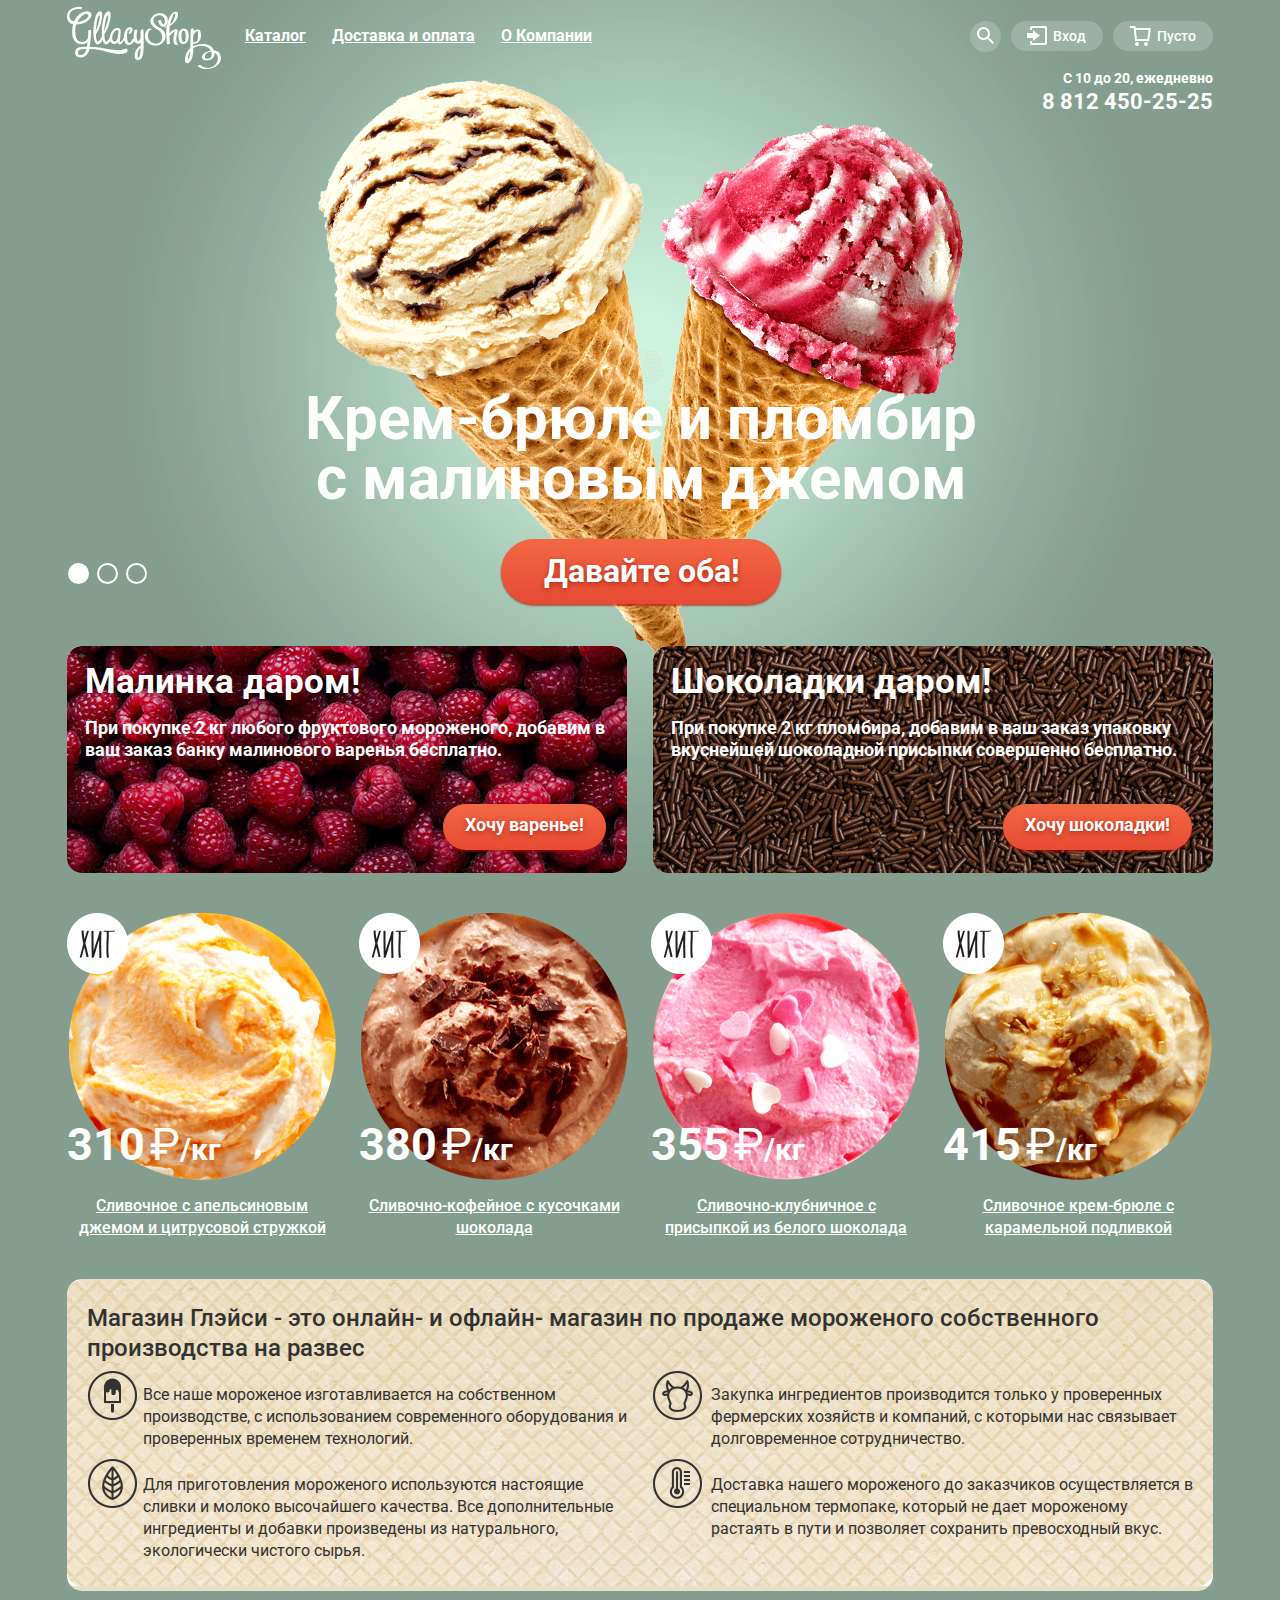
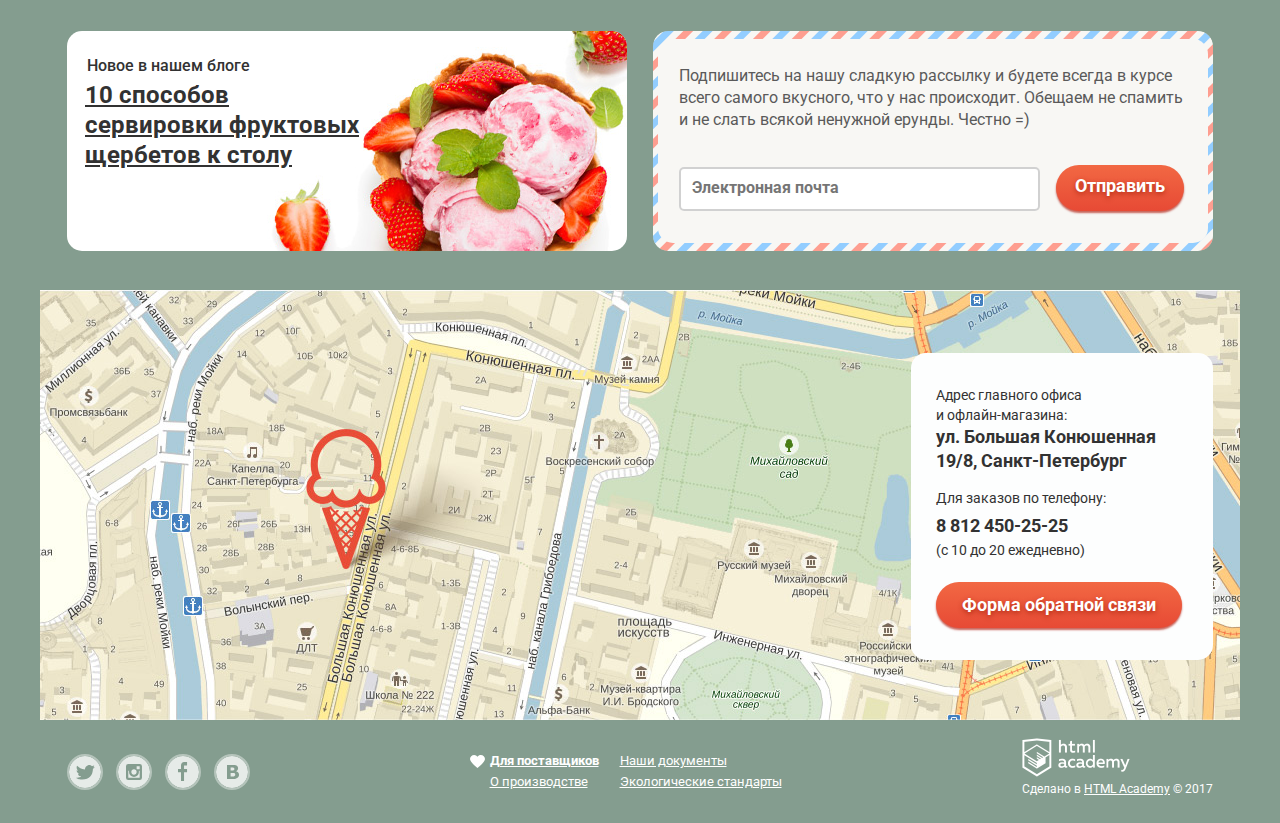
==== commit 26924537: "Готовый проект" ====
--- a/index.html
+++ b/index.html
@@ -260,7 +260,6 @@
 						    <p class="features-item-text features-item-text-4">
  							    Доставка нашего мороженого до заказчиков осуществляется в специальном термопаке, который не дает мороженому растаять в пути и позволяет сохранить превосходный вкус.
  						    </p>
- 					    </li>
 				    </ul>
  			    </section>
                 <div class="index-column">
@@ -272,7 +271,7 @@
  					        <li class="news-item">
  						        <h3>
  							        Новое в нашем блоге
- 						        </h3>
+                                </h3>
  						        <p class="news-item-text">
  							        <a href="#">10 способов сервировки фруктовых щербетов к столу</a>
  						        </p>
@@ -415,13 +414,13 @@
  				</p>
  				<p class="feedback-item">
  					<label class="visually-hidden" for="feedback-comments">Напишите что-нибудь</label>
- 					<textarea class="feedback-comments" rows="7" id="feedback-comments" placeholder="Напишите что-нибудь..."></textarea>
+ 					<textarea class="feedback-comments" rows="7" name="comments" id="feedback-comments" placeholder="Напишите что-нибудь..."></textarea>
  				</p>
  				<button class="button feedback-button" type="submit">Отправить</button>
  			</form>
  			<button class="modal-close" type="button"><span>Закрыть</span></button>
  		</section>
     </div>
-        <script src="js/scripts.min.js"></script>
+        <script src="js/scripts.js"></script>
    	</body>
 </html>--- a/css/style.css
+++ b/css/style.css
@@ -79,7 +79,9 @@
     text-shadow: 0 2px 5px rgba(160, 32, 11, .76);
 }
 
+.button:focus,
 .button:hover {
+	outline: none;
     background: -webkit-gradient(linear, left top, left bottom, from(#f58669), to(#ec6f5e));
     background: -webkit-linear-gradient(top, #f58669 0%, #ec6f5e 100%);
     background:      -o-linear-gradient(top, #f58669 0%, #ec6f5e 100%);
@@ -262,6 +264,12 @@
     background-color: #f8f7f4;
     -webkit-box-shadow: 0 20px 20px 1px rgba(0, 0, 0, .4);
             box-shadow: 0 20px 20px 1px rgba(0, 0, 0, .4);
+}
+
+.user-navigation input:valid {
+	font-weight: 700;
+	font-size: 16px;
+	line-height: 24px;
 }
 
 .search-link-form input {
@@ -557,7 +565,7 @@
     background-repeat: no-repeat;
 }
 
-td.basket-product-price {
+.basket-hover .basket-product-price {
     font-size: 15px;
     font-weight: bold;
     line-height: 18px;
@@ -855,6 +863,7 @@
 .banner-item-text {
     margin: 0;
     padding: 0;
+    padding-bottom: 75px;
 }
 
 .banner-item {
@@ -874,7 +883,7 @@
 .banner-item-crimson {
     background-image: url('../img/crimson-bg.jpg');
     background-color: #c51642;
-    background-repeat: no-repeat;
+    background-repeat: repeat;
 }
 
 .banner-item-chocolate {
@@ -882,7 +891,7 @@
 
     background-image: url('../img/chocolate-bg.jpg');
     background-color: #76554a;
-    background-repeat: no-repeat;
+    background-repeat: repeat;
 }
 
 .button-banner {
@@ -1039,6 +1048,7 @@
 
     margin: 0;
     padding: 0;
+    padding-bottom: 23px;
 
     list-style: none;
 
@@ -1052,17 +1062,21 @@
 .features-item {
     width: 540px;
     margin-left: 20px;
-}
-
-.features-item:nth-of-type(3n),
+    margin-bottom: 6px;
+}
+
+/*.features-item:nth-of-type(3n),
 .features-item:nth-of-type(4n) {
     margin-top: 6px;
-}
-
-.features-item:nth-of-type(2n),
-.feauters-item:nth-of-type(4n) {
+}*/
+
+.features-item:nth-of-type(2n) {
+    padding-right: 18px;
+}
+
+/*.features-item:nth-of-type(2n) {
     margin-left: 0;
-}
+}*/
 
 .features-item-text {
 	font-weight: 400;
@@ -1076,11 +1090,12 @@
     padding: 0;
 }
 
-.features-item-text-2,
+/*.features-item-text-2,
 .features-item-text-4 {
     margin-left: 37px;
     padding-right: 15px;
-}
+}*/
+
 
 .features-item-text::before {
     position: absolute;
@@ -1142,7 +1157,7 @@
     border-radius: 15px;
     background-image: url('../img/news-bg.jpg');
     background-color: #fff;
-    background-repeat: no-repeat;
+    background-repeat: repeat;
 }
 
 .news-list {
@@ -1174,6 +1189,7 @@
     width: 285px;
     margin: 0;
     margin-left: 18px;
+    padding-bottom: 50px;
 }
 
 .news-list a {
@@ -1185,6 +1201,7 @@
 }
 
 .news-list a:hover,
+.news-list a:focus,
 .news-list a:active {
     color: #e84d37;
 }
@@ -1208,7 +1225,7 @@
 
 .distribution-wraper {
     width: 529px;
-    height: 144px;
+    min-height: 144px;
     margin: auto;
     padding: 30px 21px;
     padding-right: 0;
@@ -1255,6 +1272,12 @@
 	box-shadow: inset 0px 0px 0px 3px rgba(46, 136, 228, .6);
 }
 
+.distribution-form input:valid {
+	font-weight: 700;
+	font-size: 16px;
+	line-height: 24px;
+}
+
 .distribution-button {
     padding-left: 19px;
     padding-right: 19px;
@@ -1354,7 +1377,7 @@
     color: #ffbc9e;
 }
 
-footer .container {
+.main-footer .container {
     display: -webkit-box;
     display: -ms-flexbox;
     display: flex;
@@ -1433,8 +1456,10 @@
 }
 
 .provider-item {
-    min-width: 140px;
+    min-width: 110px;
     margin-bottom: 5px;
+    margin-right: 20px;
+
 }
 
 .provider-item-love a {
@@ -1489,6 +1514,11 @@
     
 }
 
+@keyframes shake {
+  0%,100% { transform: translateX(0); box-shadow: 0 0 10px 1px red; }
+  10%,30%,50%,70%,90% { transform: translateX(-10px); }
+  20%,40%,60%,80% { transform: translateX(10px); }
+}
 
 .modal-feedback {
     position: fixed;
@@ -1516,6 +1546,10 @@
             animation-name: bounce;
     -webkit-animation-duration: .4s;
             animation-duration: .4s;
+}
+
+.modal-error {
+	animation: shake 0.6s;
 }
 
 .modal-overlay {
@@ -1595,6 +1629,10 @@
 	box-shadow: inset 0px 0px 0px 3px rgba(46, 136, 228, .6);
 }
 
+.feedback-form input:valid {
+	font-weight: 700;
+}
+
 .feedback-comments {
     font-size: 16px;
     line-height: 18px;
@@ -1720,7 +1758,7 @@
     margin-bottom: 41px;
 }
 
-form.filter {
+.filtres .filter {
     display: -webkit-box;
     display: -ms-flexbox;
     display: flex;
@@ -1754,17 +1792,20 @@
 
     -webkit-appearance: none;
     -moz-appearance: none;
+    -ms-appearance: none;
 }
 
 .sorting select::-ms-expand {
 	display: none;
 }
 
-select option {
+.filter option {
     color: #323232;
 }
 
-select:hover {
+.filter select:focus,
+.filter select:hover {
+	outline: none;
     color: #323232;
     background-image: url(../img/icon-select-open.svg);
     background-position: top 14px  right 15px;
@@ -1902,12 +1943,20 @@
 	opacity: 1;
 }
 
-.percent input[type='radio']:checked ~ label:before {
+.percent input[type="radio"]:checked + label::before {
     background-image: url('../img/radio-on.svg');
-    opacity: 1;
-}
-
-div.fillers {
+    opacity: 0.7;
+}
+
+.percent input[type="radio"]:disabled + label::before{
+	opacity: 0.3;
+}
+
+.percent input[type="radio"]:focus + label::before {
+	opacity: 1;
+}
+
+.filter .fillers {
 	margin-right: 10px;
 }
 
@@ -1980,9 +2029,17 @@
 	opacity: 1;
 }
 
-.fillers input:checked ~ label::before {
+.fillers input:checked + label::before {
     background-image: url(../img/checkbox-on.svg);
     background-size: 24px 20px;
+}
+
+.fillers input:disabled + label::before {
+	opacity: 0.3;
+}
+
+.fillers input:focus + label::before {
+	opacity: 1;
 }
 
 
@@ -2004,7 +2061,9 @@
     align-self: flex-end;
 }
 
+.filter-button:focus,
 .filter-button:hover {
+	outline: none;
     color: #323232;
     background-color: #fff;
 }
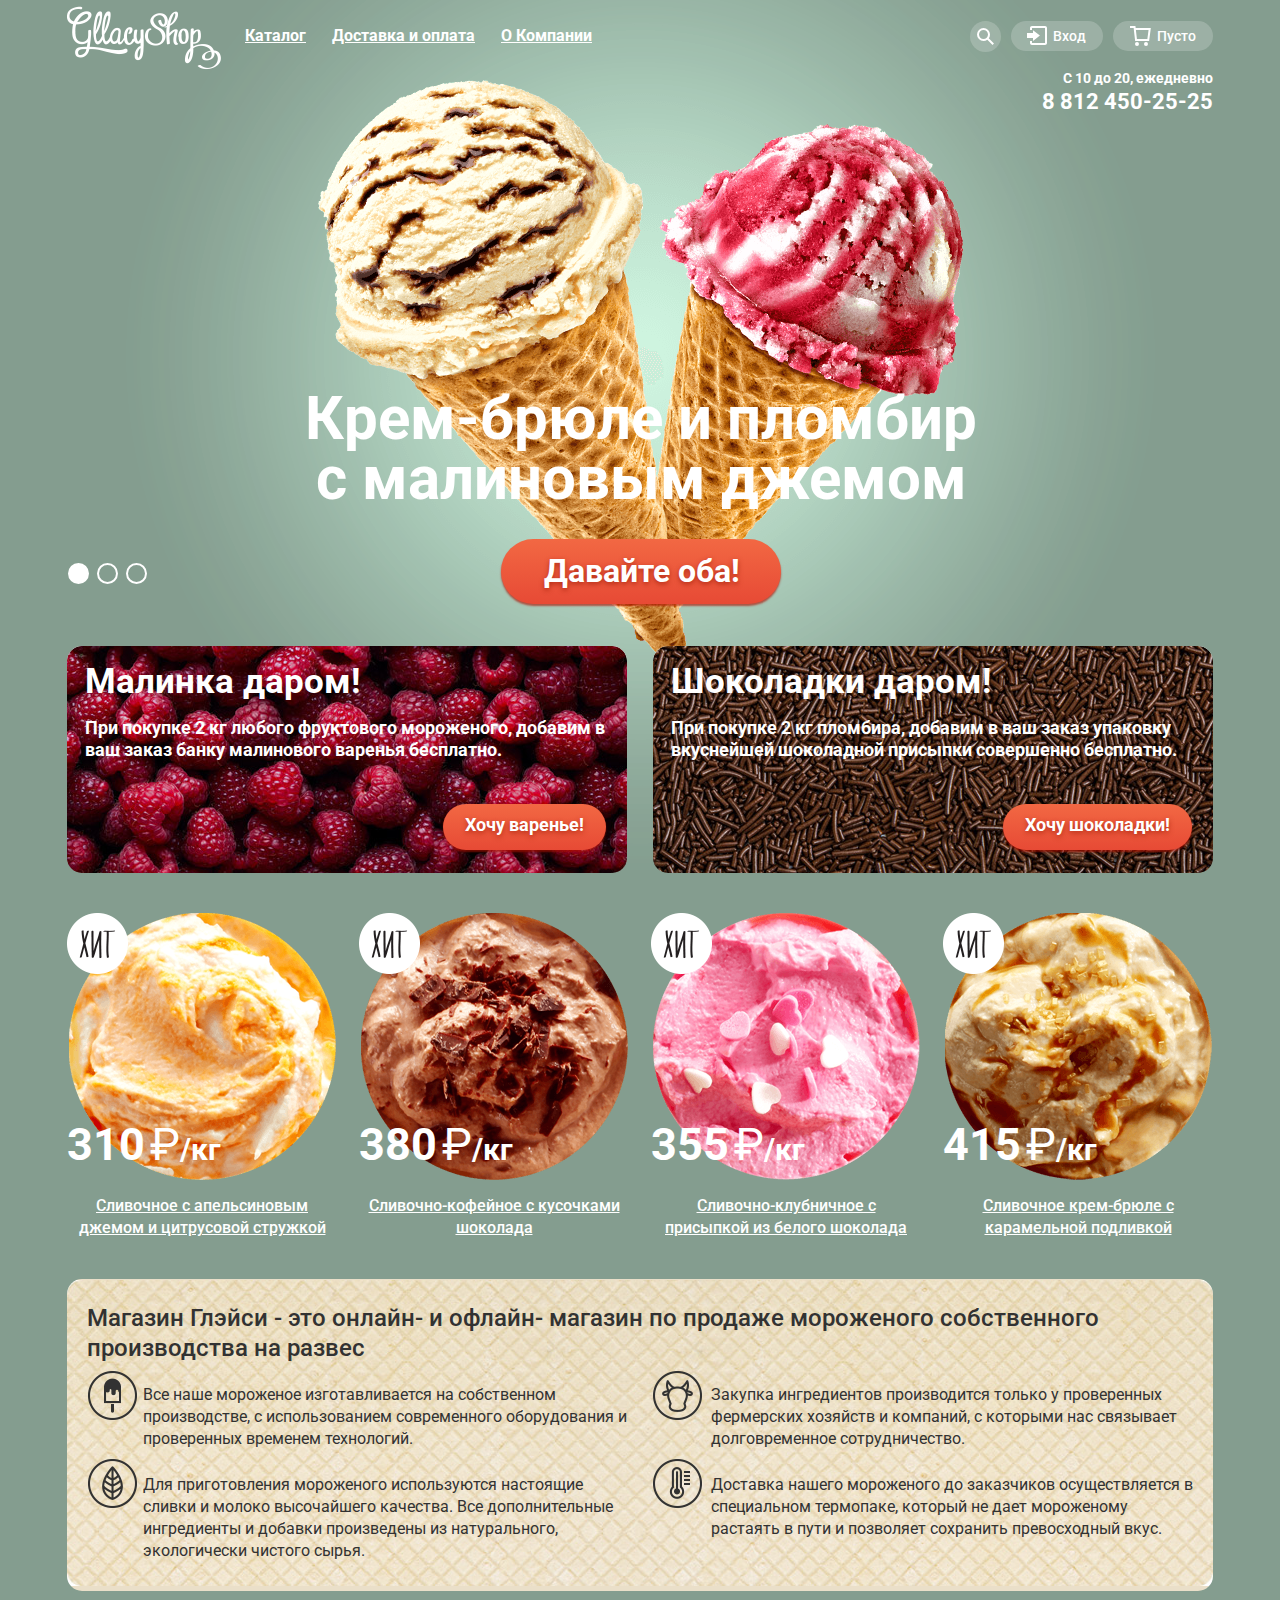
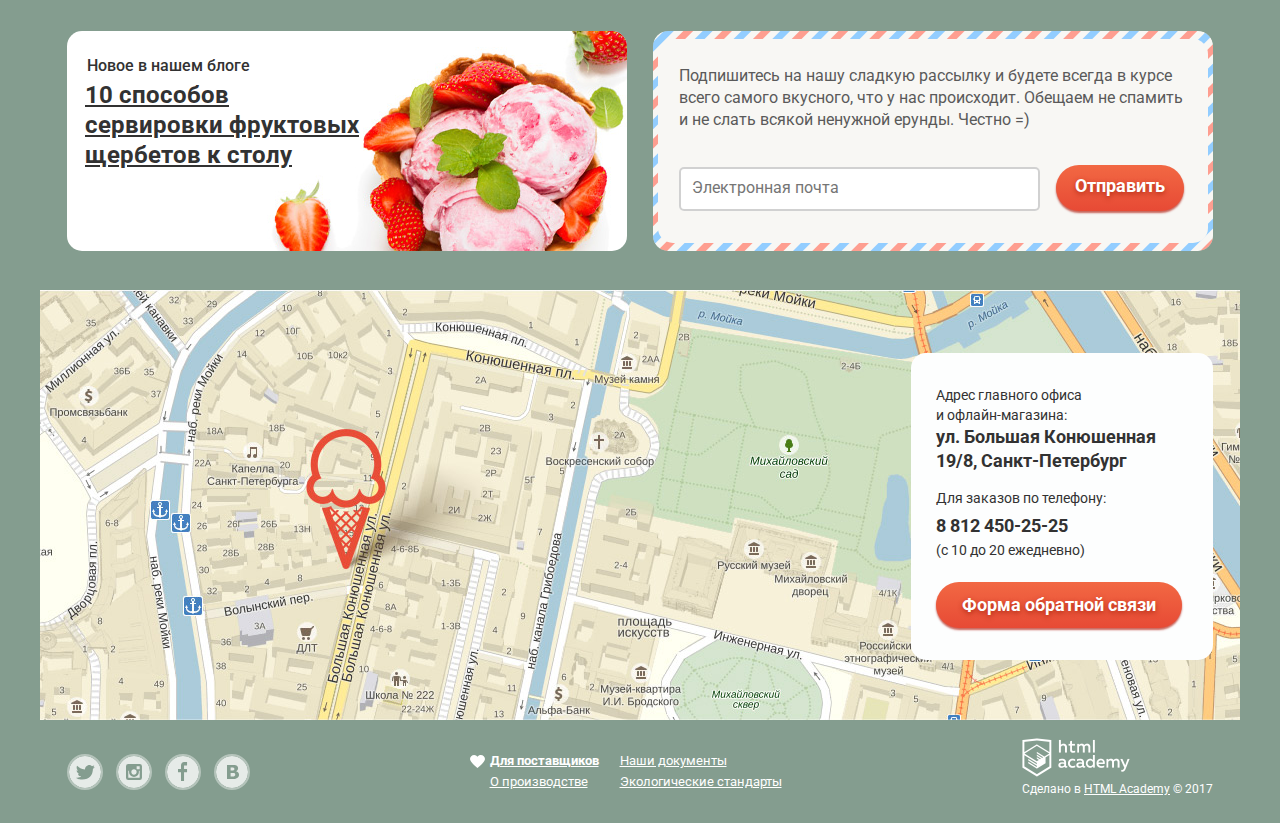
==== commit 807d29ae: "Готовый проект" ====
--- a/index.html
+++ b/index.html
@@ -5,7 +5,7 @@
     	<title>Главная Глейси</title>
     	<link href="https://fonts.googleapis.com/css?family=Roboto:400,500,700&amp;subset=cyrillic" rel="stylesheet">
     	<link rel="stylesheet" href="css/normalize.css">
-    	<link rel="stylesheet" type="text/css" href="css/style.css">
+    	<link rel="stylesheet" type="text/css" href="css/style.min.css">
     </head>
     <body>
     <div class="modal-overlay"></div>
@@ -421,6 +421,6 @@
  			<button class="modal-close" type="button"><span>Закрыть</span></button>
  		</section>
     </div>
-        <script src="js/scripts.js"></script>
+        <script src="js/scripts.min.js"></script>
    	</body>
 </html>--- a/css/style.min.css
+++ b/css/style.min.css
@@ -0,0 +1 @@
+@-webkit-keyframes bounce{0%{-webkit-transform:translateY(-2000px) rotate(0deg);transform:translateY(-2000px) rotate(0deg)}20%,60%{-webkit-transform:rotate(15deg);transform:rotate(15deg)}40%,80%{-webkit-transform:rotate(-15deg);transform:rotate(-15deg)}70%{-webkit-transform:translateY(30px);transform:translateY(30px)}90%{-webkit-transform:translate(-50px);transform:translate(-50px)}to{-webkit-transform:translate(0) rotate(0deg);transform:translate(0) rotate(0deg)}}@keyframes bounce{0%{-webkit-transform:translateY(-2000px) rotate(0deg);transform:translateY(-2000px) rotate(0deg)}20%,60%{-webkit-transform:rotate(15deg);transform:rotate(15deg)}40%,80%{-webkit-transform:rotate(-15deg);transform:rotate(-15deg)}70%{-webkit-transform:translateY(30px);transform:translateY(30px)}90%{-webkit-transform:translate(-50px);transform:translate(-50px)}to{-webkit-transform:translate(0) rotate(0deg);transform:translate(0) rotate(0deg)}}@keyframes shake{0%,to{transform:translateX(0);box-shadow:0 0 10px 1px red}10%,30%,50%,70%,90%{transform:translateX(-10px)}20%,40%,60%,80%{transform:translateX(10px)}}body{font-family:'Roboto',Arial,sans-serif;font-size:16px;font-weight:700;line-height:18px;-webkit-box-sizing:border-box;box-sizing:border-box;min-width:1200px;color:#fff;background-color:#859e90;background-repeat:repeat;background-position:top center}.basket-inner:hover .basket-hover,.inner-container,.login-link:hover .button-login-hover,.login-link:hover .hover-link,.search-link:hover .button-search-hover,.search-link:hover .hover-search{display:block}.container{width:1146px;margin:0 auto}.slider-container{-webkit-transition:background-image .4s ease,background-color .7s ease;-o-transition:background-image .4s ease,background-color .7s ease;transition:background-image .4s ease,background-color .7s ease;background-color:#849d8f;background-image:url(../img/ice-cream1-2.png);background-repeat:no-repeat;background-position:top -3px center}.visually-hidden{position:absolute;overflow:hidden;clip:rect(0 0 0 0);width:1px;height:1px;margin:-1px;padding:0;border:0}.button{font:inherit;font-size:18px;font-weight:700;line-height:24px;display:inline-block;padding:9px 22px 13px;cursor:pointer;text-align:center;vertical-align:top;text-decoration:none;color:#fff;border:0;border-radius:50px;background:-webkit-gradient(linear,left top,left bottom,from(#f26843),to(#e74a35));background:-webkit-linear-gradient(top,#f26843 0%,#e74a35 100%);background:-o-linear-gradient(top,#f26843 0%,#e74a35 100%);background:linear-gradient(to bottom,#f26843 0%,#e74a35 100%);background-color:#f26843;-webkit-box-shadow:0 2px 2px rgba(172,16,0,.64);box-shadow:0 2px 2px rgba(172,16,0,.64);text-shadow:0 2px 5px rgba(160,32,11,.76)}.button:focus,.button:hover{outline:0;background:-webkit-gradient(linear,left top,left bottom,from(#f58669),to(#ec6f5e));background:-webkit-linear-gradient(top,#f58669 0%,#ec6f5e 100%);background:-o-linear-gradient(top,#f58669 0%,#ec6f5e 100%);background:linear-gradient(to bottom,#f58669 0%,#ec6f5e 100%);-webkit-box-shadow:0 2px 2px #ac1000;box-shadow:0 2px 2px #ac1000}.button:active{background:-webkit-gradient(linear,left top,left bottom,from(#d84732),to(#e1613e));background:-webkit-linear-gradient(top,#d84732 0%,#e1613e 100%);background:-o-linear-gradient(top,#d84732 0%,#e1613e 100%);background:linear-gradient(to bottom,#d84732 0%,#e1613e 100%);-webkit-box-shadow:inset 0 2px 2px #ac1000;box-shadow:inset 0 2px 2px #ac1000}.main-navigation{font-size:16px;line-height:18px;margin-bottom:-4px;padding-top:6px;color:#fff}.main-navigation,.main-navigation .container{display:-webkit-box;display:-ms-flexbox;display:flex}.main-header-logo{width:154px;min-height:68px;margin-right:11px}.site-navigation{margin:0 0 8px}.site-navigation,.user-navigation{display:-webkit-box;display:-ms-flexbox;display:flex;padding:0;list-style:none;-webkit-box-pack:justify;-ms-flex-pack:justify;justify-content:space-between;-ms-flex-item-align:center;align-self:center;-ms-flex-wrap:wrap;flex-wrap:wrap}.site-navigation a,.user-navigation a{display:block;color:#fff}.site-navigation{min-width:373px}.site-navigation li{position:relative}.site-navigation-item>a{padding:7px 13px;border-radius:20px}.user-navigation{font-size:14px;line-height:16px;font-weight:500;min-width:242px;margin:0 0 8px auto}.user-navigation-item>a{position:relative;vertical-align:center;text-decoration:none;border-radius:30px;background-color:rgba(255,255,255,.2)}.user-navigation>li{margin-right:10px}.user-navigation>li:last-child{margin-right:0}.search-link{position:relative}.search-link>a{display:-webkit-box;display:-ms-flexbox;display:flex;flex-shrink:0;width:31px;height:31px;text-align:center;border-radius:50%;-webkit-box-pack:center;-ms-flex-pack:center;justify-content:center;-webkit-box-align:center;-ms-flex-align:center;align-items:center}.button-search-hover,.hover-search{position:absolute;right:0;display:none;width:300px}.hover-search{height:10px;top:30px;background-color:transparent}.button-search-hover{z-index:10;top:7px;padding:20px 15px;border:1px solid;border-radius:5px;background-color:#f8f7f4;-webkit-box-shadow:0 20px 20px 1px rgba(0,0,0,.4);box-shadow:0 20px 20px 1px rgba(0,0,0,.4)}.search-link-form input{font-size:14px;line-height:18px;-webkit-box-sizing:border-box;box-sizing:border-box;width:100%;padding:15px;color:#999;border:0;border-radius:5px;background-color:#fff;box-shadow:inset 0 0 0 2px rgba(178,178,178,.6)}.user-navigation input:valid{font-weight:700;font-size:16px;line-height:24px;color:#000}.user-navigation input:-ms-input-placeholder{font-weight:400}.user-navigation input:-moz-placeholder,.user-navigation input::-moz-placeholder{font-weight:400}.user-navigation input::-webkit-input-placeholder{font-weight:400}.user-navigation input::placeholder{font-weight:400}.search-link-form input:hover{box-shadow:inset 0 0 0 3px rgba(154,154,154,.6)}.search-link-form input:focus{outline:0;box-shadow:inset 0 0 0 3px rgba(46,136,228,.6)}.login-link{position:relative}.login-link-user{padding:7px 17px 7px 42px}.button-login-hover,.hover-link{position:absolute;right:0;display:none}.hover-link{height:10px;z-index:11;top:30px;width:277px;background-color:transparent}.button-login-hover{z-index:10;top:7px;width:237px;padding:20px;color:#323232;border-radius:5px;background-color:#f8f7f4;-webkit-box-shadow:0 20px 20px 1px rgba(0,0,0,.4);box-shadow:0 20px 20px 1px rgba(0,0,0,.4)}.login-link-form p,.password-info p{margin:0;padding:0}.login-link-form input{-webkit-box-sizing:border-box;box-sizing:border-box;width:100%;margin-bottom:20px;padding:15px;border:0;border-radius:5px;box-shadow:inset 0 0 0 2px rgba(178,178,178,.6)}.login-link-form input:hover{box-shadow:inset 0 0 0 3px rgba(154,154,154,.6)}.login-link-form input:focus{outline:0;box-shadow:inset 0 0 0 3px rgba(46,136,228,.6)}.login-link-footer{display:-webkit-box;display:-ms-flexbox;display:flex;-webkit-box-pack:justify;-ms-flex-pack:justify;justify-content:space-between;-webkit-box-align:center;-ms-flex-align:center;align-items:center}.password-info a{font-size:13px;font-weight:700;line-height:24px;color:#323232}.password-indo a:active,.password-info a:focus,.password-info a:hover{color:#e84d37;outline:0}.button-login-link{padding:10px 25px}.basket-link svg,.login-link-user svg{position:absolute;top:5px;left:16px}.basket-link{padding:7px 17px 7px 44px}.basket-link svg{left:17px}.site-navigation-item>a[href]:focus,.site-navigation-item>a[href]:hover,.user-navigation-item>a:focus,.user-navigation-item>a:hover{text-decoration:none;color:#333;background-color:#f7f6f3}.site-navigation-item>a[href]:active{box-shadow:inset 0 2px 2px 0 #696969}.basket a:active circle,.basket a:active path,.basket a:focus circle,.basket a:focus path,.basket a:hover circle,.basket a:hover path,.login-link a:active path,.login-link a:focus path,.login-link a:hover path,.search-link a:active path,.search-link a:focus path,.search-link a:hover path{fill:#333}li.basket-inner a{position:relative;font-weight:500;color:#323232;background-color:#fff}.basket-inner a:focus .basket-orange,.basket-inner a:hover .basket-orange{fill:#e84d37}.basket-inner::after{position:absolute;top:45px;right:0;width:120px;height:6px;content:'';background-color:transparent}.basket-hover,.basket-product{width:520px;background-color:#fff}.basket-hover{position:absolute;z-index:20;top:51px;right:0;display:none;min-height:220px;padding:10px;border-radius:5px;-webkit-box-shadow:0 20px 20px 1px rgba(0,0,0,.4);box-shadow:0 20px 20px 1px rgba(0,0,0,.4)}.basket-product{font-size:13px;line-height:16px;margin-bottom:5px;border-collapse:collapse;color:#323232}.basket-product td{padding:15px 10px;text-align:left}.basket-product-close{padding:10px;background-image:url(../img/product-close.png);background-repeat:no-repeat;background-position:50% 50%}.basket-product-row .basket-product-text{width:230px;padding-left:50px}.basket-product-text a::before{position:absolute;width:33px;height:33px;content:''}.basket-product-text-1 a::before,.basket-product-text-2 a::before{top:-7px;left:-45px;background-image:url(../img/product-text-1.png);background-repeat:no-repeat}.basket-product-text-2 a::before{top:0;background-image:url(../img/product-text-2.png)}.basket-hover .basket-product-price{font-size:15px;font-weight:700;line-height:18px;text-align:right}.basket-product tr:nth-last-of-type(2){border-bottom:1px solid #d3d3d3}.basket-hover .basket-hover-button{font-size:18px;line-height:24px;display:inline-block;vertical-align:middle;min-width:148px;margin-left:350px;padding:10px 13px;color:#fff}.site-navigation-current>a{text-decoration:none;background-color:#d07058}.catalog-navigation-hover{font-size:14px;position:absolute;z-index:20;top:31px;left:-6px;display:none;overflow:hidden;width:143px;margin:0;padding:7px 0 0;list-style:none;border-radius:5px}.product-item:hover div.product-link,.site-navigation li:hover .catalog-navigation-hover{display:block}.catalog-navigation-hover li{position:relative;background-color:#fff}.catalog-navigation-hover .catalog-navigation-current{background-color:#d07058}.catalog-navigation-hover a{font-weight:400;display:block;padding:8px 0 8px 20px;text-decoration:none;color:#323232}.catalog-navigation-item:first-child a{font-weight:700;padding-top:13px;padding-bottom:13px}.catalog-navigation-item:first-child::after{position:absolute;bottom:0;left:11px;width:120px;height:1px;content:'';background-color:rgba(0,0,0,.2)}.catalog-navigation-item:last-child a{padding-bottom:13px}.catalog-navigation-hover a:hover{background-color:rgba(208,112,88,.2)}.catalog-navigation-hover a:active{background-color:rgba(208,112,88,.6)}.container{margin-top:0;padding:0}.container,.inner-container{position:relative}.main-navigation-info{font-size:14px;line-height:16px;position:absolute;z-index:10;top:0;right:0;margin:0;padding:0;text-align:right}.main-navigation-info-time{margin:0 0 4px;padding:0}.main-navigation-info-tel{font-size:22px;line-height:24px;margin:0;padding:0}.slider{position:relative;margin-right:-2px;margin-bottom:2px;padding-top:319px;text-align:center;color:#fff}.slider-list{margin:0;padding:0;list-style:none}.slide{display:none}.slide-title{font-size:60px;font-weight:700;line-height:60px;width:700px;margin:0 auto 30px}.slider-controls{font-size:0;position:absolute;z-index:10;bottom:60px;left:1px}.slider-controls label{display:inline-block;width:17px;height:17px;margin-right:8px;cursor:pointer;vertical-align:top;border:2px solid #fff;border-radius:50%;background-color:transparent}.slider-controls label:hover{background-color:rgba(255,255,255,.4)}.product-slide-1:checked~.slider-container{background-color:#849d8f;background-image:url(../img/ice-cream1-2.png);background-repeat:no-repeat}.product-slide-2:checked~.slider-container{background-color:#8996a6;background-image:url(../img/ice-cream3-4.png);background-repeat:no-repeat}.product-slide-3:checked~.slider-container{background-color:#9d8b84;background-image:url(../img/ice-cream5-6.png);background-repeat:no-repeat}.product-slide-1:checked~.slider-container .slide-1,.product-slide-2:checked~.slider-container .slide-2,.product-slide-3:checked~.slider-container .slide-3{display:block}.product-slide-1:checked~.slider-container label[for=product-1],.product-slide-2:checked~.slider-container label[for=product-2],.product-slide-3:checked~.slider-container label[for=product-3]{background-color:#fff}.slide-button{font-size:32px;font-weight:700;line-height:44px;width:220px;margin-bottom:40px;padding:10px 29px 11px 31px}.banners{font-size:18px;font-weight:700;line-height:22px;color:#fff}.banner-list{display:-webkit-box;display:-ms-flexbox;display:flex;margin:0;padding:0;list-style:none;-webkit-box-pack:justify;-ms-flex-pack:justify;justify-content:space-between}.banners h3{font-size:35px;line-height:41px;margin:0 0 15px;padding:0}.banner-item-text{margin:0;padding:0 0 75px}.banner-item{position:relative;width:542px;min-height:212px;margin-right:26px;margin-bottom:40px;padding-top:15px;padding-right:20px;padding-left:18px;border-radius:15px}.banner-item-chocolate,.banner-item-crimson{background-image:url(../img/crimson-bg.jpg);background-color:#c51642;background-repeat:repeat}.banner-item-chocolate{margin-right:0;background-image:url(../img/chocolate-bg.jpg);background-color:#76554a}.button-banner{position:absolute;right:21px;bottom:23px}.product-list{display:-webkit-box;display:-ms-flexbox;display:flex;margin:0;padding:0;list-style:none;-ms-flex-wrap:wrap;flex-wrap:wrap}.product-item{position:relative;width:270px;margin-bottom:40px;margin-right:22px;text-align:center}.product-item:nth-of-type(4n){margin-right:0}.product-item a{font-weight:500;color:#fff}.product-item-hit::before{content:"";position:absolute;top:0;left:0;width:61px;height:61px;background-image:url(../img/product-hit.png);background-repeat:no-repeat}div.product-link{position:absolute;z-index:1;top:-5px;left:-10px;width:290px;min-height:380px;padding-bottom:20px;background-color:rgba(255,255,255,.2);box-shadow:0 20px 20px 0 rgba(0,0,0,.2);display:none}.button-product{position:absolute;bottom:19px;left:43px}.product-price{font-size:45px;line-height:13px;font-weight:700;position:absolute;top:180px;left:0}.features h3,.product-text{font-size:16px;line-height:22px;font-weight:500;margin:11px 0 0;padding:0 7px}.product-text a{font-weight:500;text-decoration:underline}.product-price span{font-size:30px}.product-price .product-price-unicode{font-size:45px;font-weight:400;margin-left:5px}.features{width:1146px;min-height:305px;margin-bottom:40px;color:#323232;border-top:1px solid transparent;border-radius:15px;background-image:url(../img/pattern-bg.jpg);background-color:#eadfc9;background-repeat:no-repeat}.features h3{font-size:24px;line-height:30px;margin:23px 20px 3px;padding:0;color:#323232}.features-list{font-size:16px;line-height:22px;display:-webkit-box;display:-ms-flexbox;display:flex;margin:0;padding:0 0 23px;list-style:none;-ms-flex-wrap:wrap;flex-wrap:wrap;-webkit-box-pack:justify;-ms-flex-pack:justify;justify-content:space-between}.features-item{width:540px;margin-left:20px;margin-bottom:6px}.features-item:nth-of-type(2n){padding-right:18px}.features-item-text{font-weight:400;color:#323232;position:relative;margin:18px 0 0 56px;padding:0}.features-item-text::before{position:absolute;z-index:10;width:49px;height:49px;content:''}.features-item-text-1::before{top:-13px;left:-55px;background-image:url(../img/features-photo1.png)}.features-item-text-2::before{top:-13px;left:-58px;background-image:url(../img/features-photo2.png)}.features-item-text-3::before{top:-15px;left:-55px;background-image:url(../img/features-photo3.png)}.features-item-text-4::before{top:-15px;left:-58px;background-image:url(../img/features-photo4.png)}.index-column{display:-webkit-box;display:-ms-flexbox;display:flex;margin-bottom:39px;-webkit-box-pack:justify;-ms-flex-pack:justify;justify-content:space-between}.news,.news-list{margin:0;padding:0;color:#323232}.news{width:560px;min-height:220px;border-radius:15px;background-image:url(../img/news-bg.jpg);background-color:#fff;background-repeat:repeat}.news-list{list-style:none}.news-list h3{font-size:16px;font-weight:500;line-height:22px;margin:24px 0 3px 20px;padding:0;color:#323232}.news-item-text{font-size:24px;width:285px;margin:0 0 0 18px;padding-bottom:50px}.news-list a{line-height:30px;text-decoration:underline;color:#323232}.news-list a:active,.news-list a:focus,.news-list a:hover{color:#e84d37}.distribution{font-weight:400;display:-webkit-box;display:-ms-flexbox;display:flex;width:560px;min-height:220px;margin:0;padding:0;color:#5a5a5a;border-radius:15px;background-image:url(../img/email-bg.png)}.distribution-wraper{width:529px;min-height:144px;margin:auto;padding:30px 0 30px 21px;border-radius:15px;background-color:#f8f7f4}.distribution-text{font-size:16px;line-height:22px;margin:-4px 0 34px;padding:0 20px 0 0}.distribution-form input[type=email]{font-size:16px;line-height:24px;font-weight:400;width:335px;margin-top:2px;margin-right:12px;padding:9px 13px 11px;border:0;border-radius:5px;box-shadow:inset 0 0 0 2px rgba(178,178,178,.6)}.distribution-form input:hover,.feedback-form .feedback-comments:hover,.feedback-form input[type=email]:hover,.feedback-form input[type=text]:hover{box-shadow:inset 0 0 0 3px rgba(154,154,154,.6)}.distribution-form input:focus,.feedback-form .feedback-comments:focus,.feedback-form input[type=email]:focus,.feedback-form input[type=text]:focus{outline:0;box-shadow:inset 0 0 0 3px rgba(46,136,228,.6)}.distribution-form input:valid{font-weight:700;font-size:16px;line-height:24px}.distribution-form input:-ms-input-placeholder{font-weight:400}.distribution-form input:-moz-placeholder,.distribution-form input::-moz-placeholder{font-weight:400}.distribution-form input::-webkit-input-placeholder{font-weight:400}.distribution-form input::placeholder{font-weight:400}.distribution-button{padding-left:19px;padding-right:19px}.map{position:relative;width:1200px;min-height:430px;margin-bottom:16px;margin-left:-27px;color:#323232;background-color:transparent}.contact-info,.map iframe,.map img{position:absolute;z-index:1}.map img{z-index:0;top:0;left:0}.contact-info{font-size:14px;font-weight:400;line-height:20px;z-index:2;top:63px;right:27px;width:252px;min-height:241px;padding:32px 25px;color:#323232;border-radius:15px;background-color:#fdfefe}.contact-info-address{margin:0 0 15px;padding:0}.contact-info span{font-size:18px;font-weight:700;line-height:24px}.contact-info-tel{margin:0 0 22px;padding:0}.contact-info-tel span{display:block;margin-top:6px;margin-bottom:2px}.contact-button{padding:11px 26px}.main-footer ul{font-size:13px;font-weight:400;line-height:16px;margin:0;padding:0;list-style:none}.main-footer a{text-decoration:underline;color:#fff}.breadcrumbs a:active,.breadcrumbs a:focus,.breadcrumbs a:hover,.main-footer a:active,.main-footer a:focus,.main-footer a:hover{color:#ffbc9e}.footer-social-list,.main-footer .container{display:-webkit-box;display:-ms-flexbox;display:flex}.main-footer .container{margin-top:18px;padding-bottom:26px;-webkit-box-pack:justify;-ms-flex-pack:justify;justify-content:space-between}.footer-social{width:260px;margin-top:16px}.footer-social-list{margin:0;padding:0;list-style:none}.footer-social-item{margin-right:13px}.footer-social-item svg{border:2px solid rgba(255,255,255,.5);border-radius:50%}.fillers-list li:last-child,.footer-social-item:last-child,.percent li:last-child{margin-right:0}.button-social{opacity:.8}.button-social:focus,.button-social:hover{opacity:1;outline:0}.button-social:hover svg{border:2px solid rgba(255,255,255,.7)}.button-social:active svg{opacity:.8}.provider{width:360px;margin-top:15px;margin-left:-10px}.provider-list{display:-webkit-box;display:-ms-flexbox;display:flex;margin:0;padding:0;-ms-flex-wrap:wrap;flex-wrap:wrap}.provider-item{min-width:110px;margin-bottom:5px;margin-right:20px}.provider-item-love a{font-weight:700;position:relative}.provider-item-love svg{position:absolute;top:2px;left:-20px}.footer-copyright{width:191px;padding-left:0}.footer-copyright a,.footer-copyright p{font-size:12px;font-weight:400;line-height:16px;margin:0;padding:0}.modal-feedback{position:fixed;z-index:12;top:200px;left:50%;display:none;width:430px;margin-left:-215px;padding:20px 25px 95px;color:#323232;border-radius:15px;background-color:#f8f7f3}.modal-show{display:block;-webkit-animation-name:bounce;animation-name:bounce;-webkit-animation-duration:.4s;animation-duration:.4s}.modal-error{animation:shake .6s}.modal-overlay{position:fixed;display:none;z-index:11;width:100%;height:100%;background-color:#000;opacity:.5}.modal-overlay-show{display:block}.modal-feedback h3{font-size:24px;font-weight:700;line-height:28px;margin:0 0 20px;color:#323232}.modal-feedback p{margin:0 0 20px;padding:0}.modal-feedback p:last-child{margin-bottom:0}.feedback-form input[type=email],.feedback-form input[type=text]{width:237px;padding:10px 15px}.feedback-form .feedback-button{position:absolute;right:25px;bottom:25px}.feedback-form .feedback-comments,.feedback-form input[type=email],.feedback-form input[type=text]{font:inherit;font-weight:400;box-sizing:border-box;color:#000;background-color:#fff;border:0;border-radius:5px;-moz-box-shadow:inset 0 0 0 2px rgba(178,178,178,.6);box-shadow:inset 0 0 0 2px rgba(178,178,178,.6)}.feedback-form input:valid,.feedback-form textarea:valid{font-weight:700}.feedback-form input:-ms-input-placeholder,.feedback-form textarea:-ms-input-placeholder{font-weight:400}.feedback-form input:-moz-placeholder,.feedback-form input::-moz-placeholder,.feedback-form textarea:-moz-placeholder,.feedback-form textarea::-moz-placeholder{font-weight:400}.feedback-form input::-webkit-input-placeholder,.feedback-form textarea::-webkit-input-placeholder{font-weight:400}.feedback-form input::placeholder,.feedback-form textarea::placeholder{font-weight:400}.feedback-comments{font-size:16px;line-height:18px;box-sizing:border-box;width:100%;padding:10px 15px}.modal-feedback .modal-close{font-size:0;position:absolute;top:15px;right:15px;width:18px;height:18px;cursor:pointer;border:0;background-color:transparent}.modal-feedback .modal-close::after,.modal-feedback .modal-close::before{position:absolute;top:8px;left:-1px;width:20px;height:2px;content:'';background-color:#323232}.modal-feedback .modal-close::before{-webkit-transform:rotate(45deg);-ms-transform:rotate(45deg);transform:rotate(45deg)}.modal-feedback .modal-close::after{-webkit-transform:rotate(-45deg);-ms-transform:rotate(-45deg);transform:rotate(-45deg)}.inner-page{font-family:'Roboto',Arial,sans-serif}.inner-container{padding-top:25px}.page-title{font-size:35px;font-weight:700;line-height:41px;margin:0 0 27px;padding:0;color:#fff}.breadcrumbs{font-weight:400;display:-webkit-box;display:-ms-flexbox;display:flex;margin:0 0 5px;padding:0;list-style:none;color:#fff}.breadcrumbs li{position:relative;margin-right:20px}.breadcrumbs,.breadcrumbs a,.filtres{font-size:14px;line-height:16px}.breadcrumbs a{color:rgba(255,255,255,.8);font-weight:400}.breadcrumbs span{position:absolute;left:60px}.filtres{font-weight:500;margin-bottom:41px}.filtres .filter{display:-webkit-box;display:-ms-flexbox;display:flex;-ms-flex-wrap:wrap;flex-wrap:wrap}.filter select,.filter ul{color:#fff;border-radius:25px;background-color:rgba(255,255,255,.2)}.filter>div{margin-right:15px}.sorting select{font-size:16px;line-height:19px;height:37px;padding:7px 32px 9px 15px;background-image:url(../img/icon-select.svg);background-repeat:no-repeat;background-position:top 50% right 13px;border:0;-webkit-appearance:none;-moz-appearance:none;-ms-appearance:none}.sorting select::-ms-expand{display:none}.filter option{color:#323232}.filter select:focus,.filter select:hover{outline:0;color:#323232;background-image:url(../img/icon-select-open.svg);background-position:top 50% right 13px}.sorting p{margin:0 0 6px;padding:0 0 0 15px}.range-filter{width:220px}.percent p,.range-filter p{margin:0 0 5px;padding:0 0 0 14px}.range-controls{position:relative;height:21px;padding-top:16px;padding-right:21px;padding-left:21px;border-radius:25px;background-color:rgba(255,255,255,.2)}.range-controls .scale{height:4px;background-color:#d1dad3}.range-controls .bar{width:60%;height:4px;margin-left:10%;background-color:#fff}.range-controls .toggle{position:absolute;top:8px;left:0;width:4px;height:4px;padding:0;cursor:pointer;border:8px solid #fff;border-radius:50%;background-color:#ababab;-webkit-box-shadow:0 2px 1px 0 #cfcfcf;box-shadow:0 2px 1px 0 #cfcfcf}.range-controls .toggle-min{left:34px}.range-controls .toggle-max{left:132px}.percent ul{min-width:345px;margin:0;padding:9px 15px;list-style:none;-ms-flex-wrap:wrap;flex-wrap:wrap;-webkit-box-pack:justify;-ms-flex-pack:justify;justify-content:space-between}.percent li{font-size:16px;line-height:18px;margin-right:19px}.percent label,.percent ul{display:-webkit-box;display:-ms-flexbox;display:flex}.percent label:before{display:block;width:26px;height:20px;margin-right:5px;content:'';background-image:url(../img/radio-off.svg);background-repeat:no-repeat;background-size:20px;opacity:.7}.fillers label:hover::before,.percent label:hover::before{opacity:1}.percent input[type=radio]:checked+label::before{background-image:url(../img/radio-on.svg);opacity:.7}.percent input[type=radio]:disabled+label::before{opacity:.3}.percent input[type=radio]:focus+label::before{opacity:1}.filter .fillers{margin-right:10px}.fillers .fillers-list,.fillers label{display:-webkit-box;display:-ms-flexbox;display:flex}.fillers .fillers-list{font-size:16px;line-height:18px;-ms-flex-wrap:wrap;flex-wrap:wrap;min-width:630px;margin:0;padding:5px 17px 5px 16px;list-style:none;-webkit-box-pack:justify;-ms-flex-pack:justify;justify-content:space-between}.fillers-list li{margin-right:20px}.fillers p{margin:14px 0 8px;padding:0 0 0 14px}.fillers label{-webkit-box-align:center;-ms-flex-align:center;align-items:center}.fillers label::before{display:block;width:25px;height:25px;margin-right:8px;vertical-align:center;content:'';background-image:url(../img/checkbox-off.svg);background-repeat:no-repeat;background-size:20px 20px;background-position:0;opacity:.7}.fillers input:checked+label::before{background-image:url(../img/checkbox-on.svg);background-size:24px 20px}.fillers input:disabled+label::before{opacity:.3}.fillers input:focus+label::before{opacity:1}.filter-button{font-size:16px;line-height:18px;font-weight:500;min-height:32px;padding:9px 30px;color:#fff;border:0;border-radius:25px;background-color:rgba(255,255,255,.2);box-shadow:inset 0 0 0 2px #fff;-ms-flex-item-align:end;align-self:flex-end}.filter-button:focus,.filter-button:hover{outline:0;color:#323232;background-color:#fff}.filter-button:active{background-color:rgba(255,255,255,.5);box-shadow:inset 0 2px 1px 0 #696969}.pagination,.pagination-list{display:-webkit-box;display:-ms-flexbox;display:flex}.pagination{margin-top:40px;margin-bottom:28px;-webkit-box-align:center;-ms-flex-align:center;align-items:center;-webkit-box-pack:end;-ms-flex-pack:end;justify-content:flex-end}.pagination-list{margin:0 10px 0 6px;padding:0;list-style:none;-webkit-box-pack:justify;-ms-flex-pack:justify;justify-content:space-between}.pagination-item a{font-size:16px;line-height:26px;display:inline-block;width:26px;height:26px;margin-left:5px;text-align:center;vertical-align:middle;text-decoration:none;color:#fff;border-radius:50%}.pagination-item a[href]:focus,.pagination-item a[href]:hover{background-color:rgba(255,255,255,.2);outline:0}.pagination-item a[href]:active,.pagination-item-current a{color:#323232;background-color:#fff}.pagination-toggle{font-size:0;position:relative;display:block;width:10px;height:13px;cursor:pointer}.pagination-toggle::after,.pagination-toggle::before{position:absolute;width:1px;height:7px;content:'';background-color:#fff}.pagination-toggle::before{top:0;left:5px;-webkit-transform:rotate(45deg);-ms-transform:rotate(45deg);transform:rotate(45deg)}.pagination-toggle::after{top:5px;left:5px}.pagination-toggle-next::before,.pagination-toggle::after{-webkit-transform:rotate(-45deg);-ms-transform:rotate(-45deg);transform:rotate(-45deg)}.pagination-toggle-next::after{-webkit-transform:rotate(45deg);-ms-transform:rotate(45deg);transform:rotate(45deg)}.pagination-disabled{opacity:.3}.inner-container{border-bottom:1px solid rgba(255,255,255,.3)}